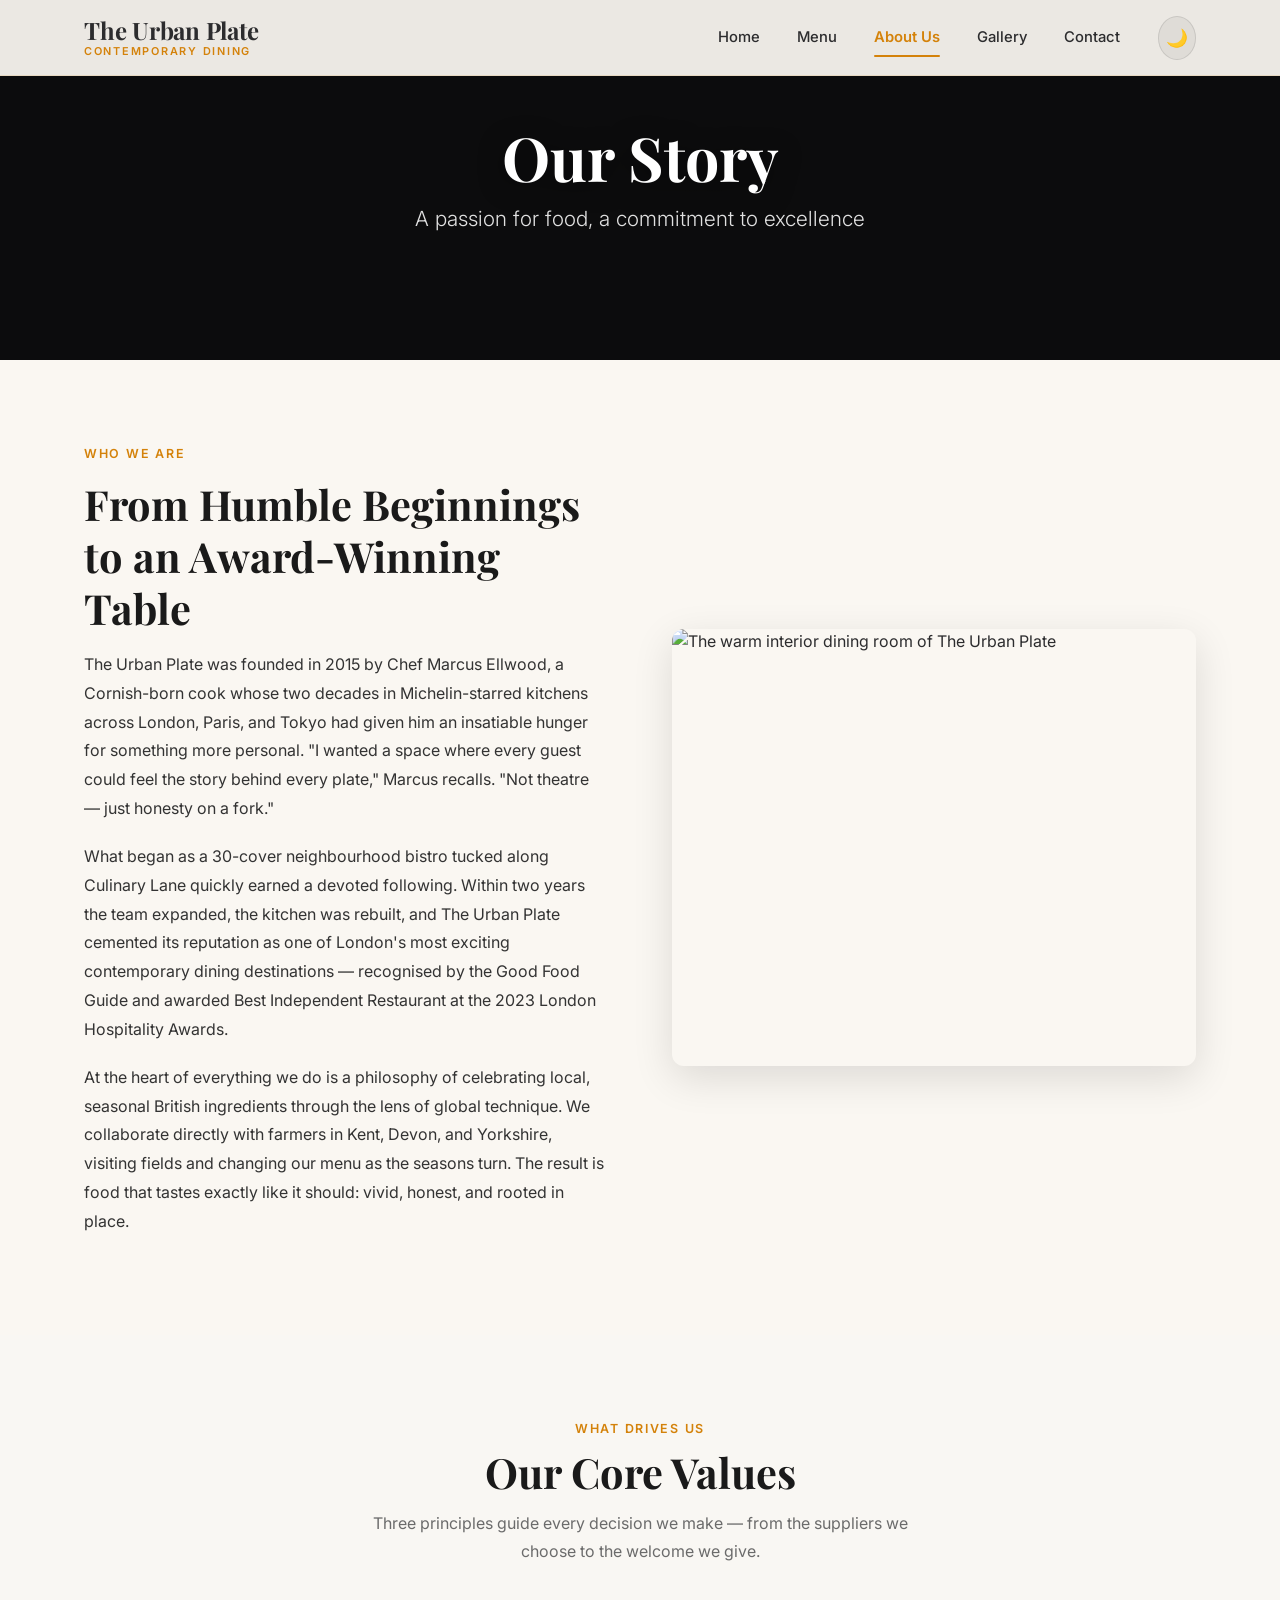
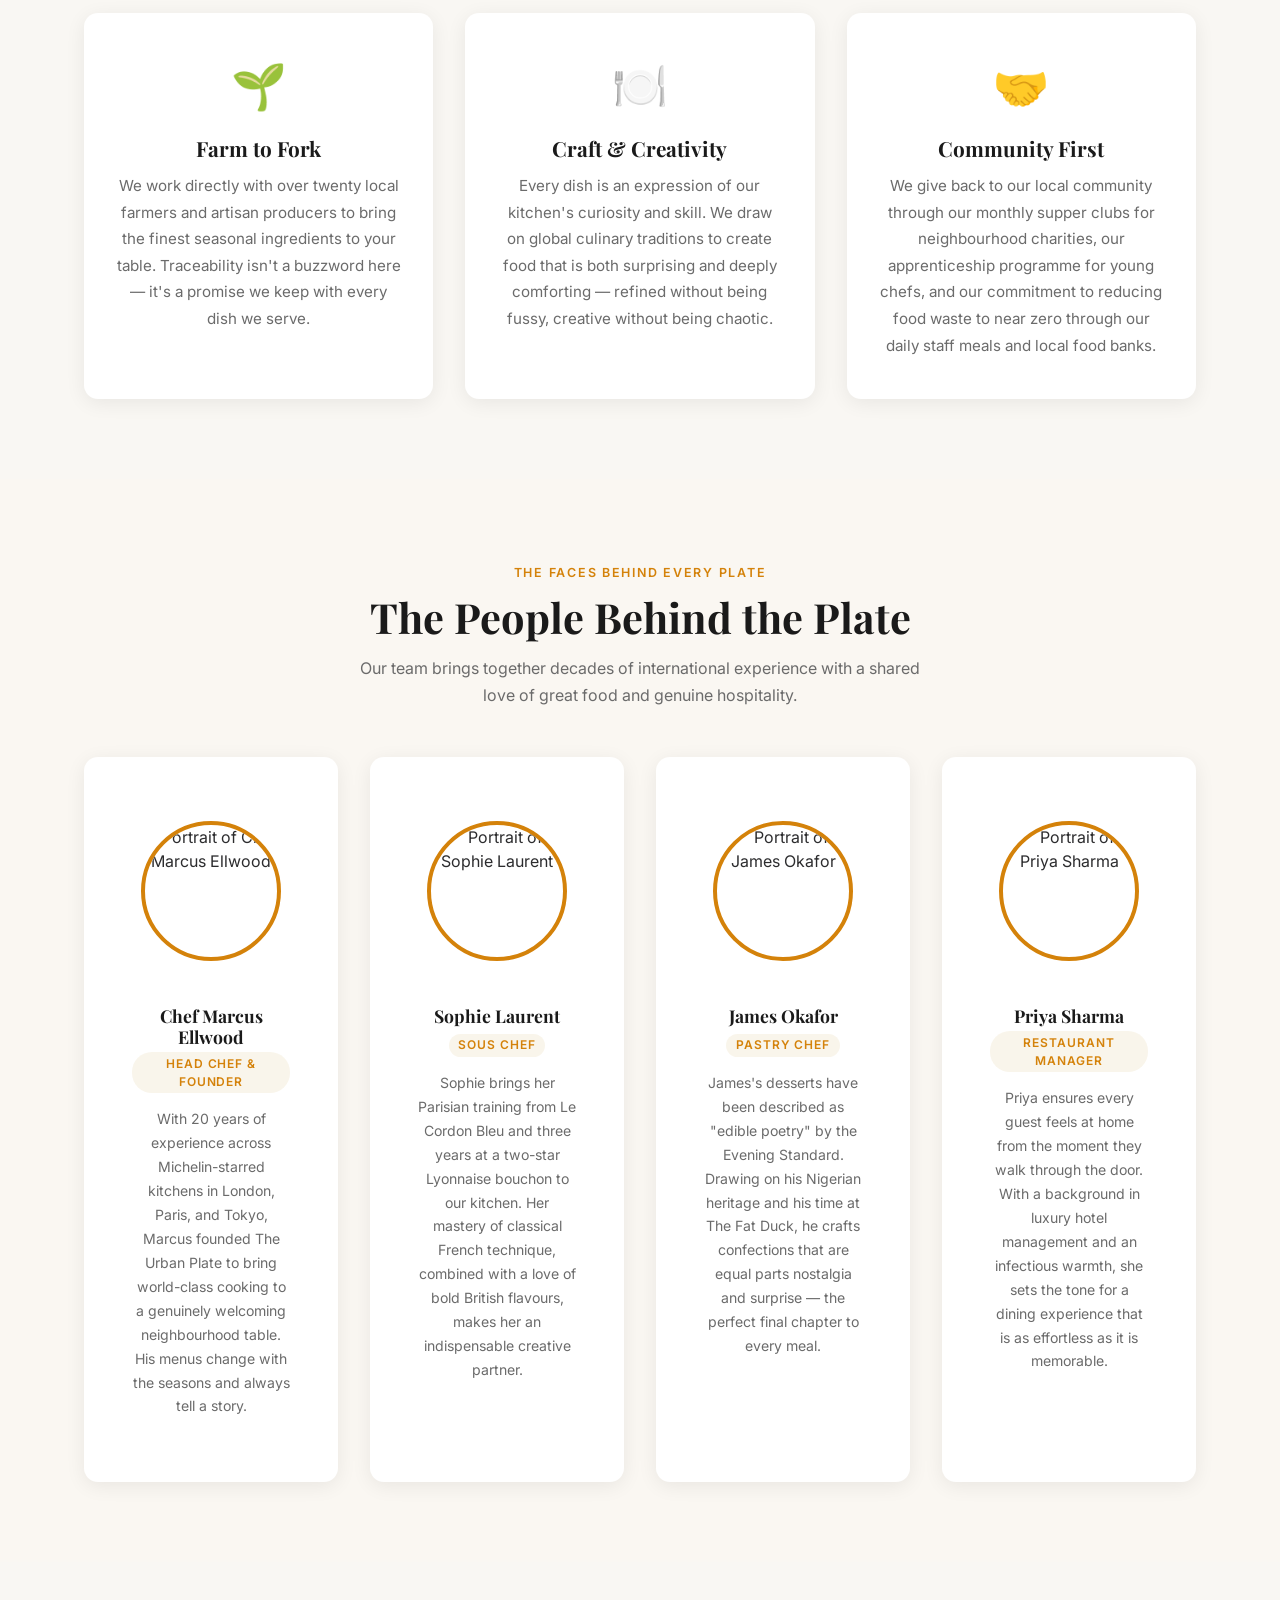
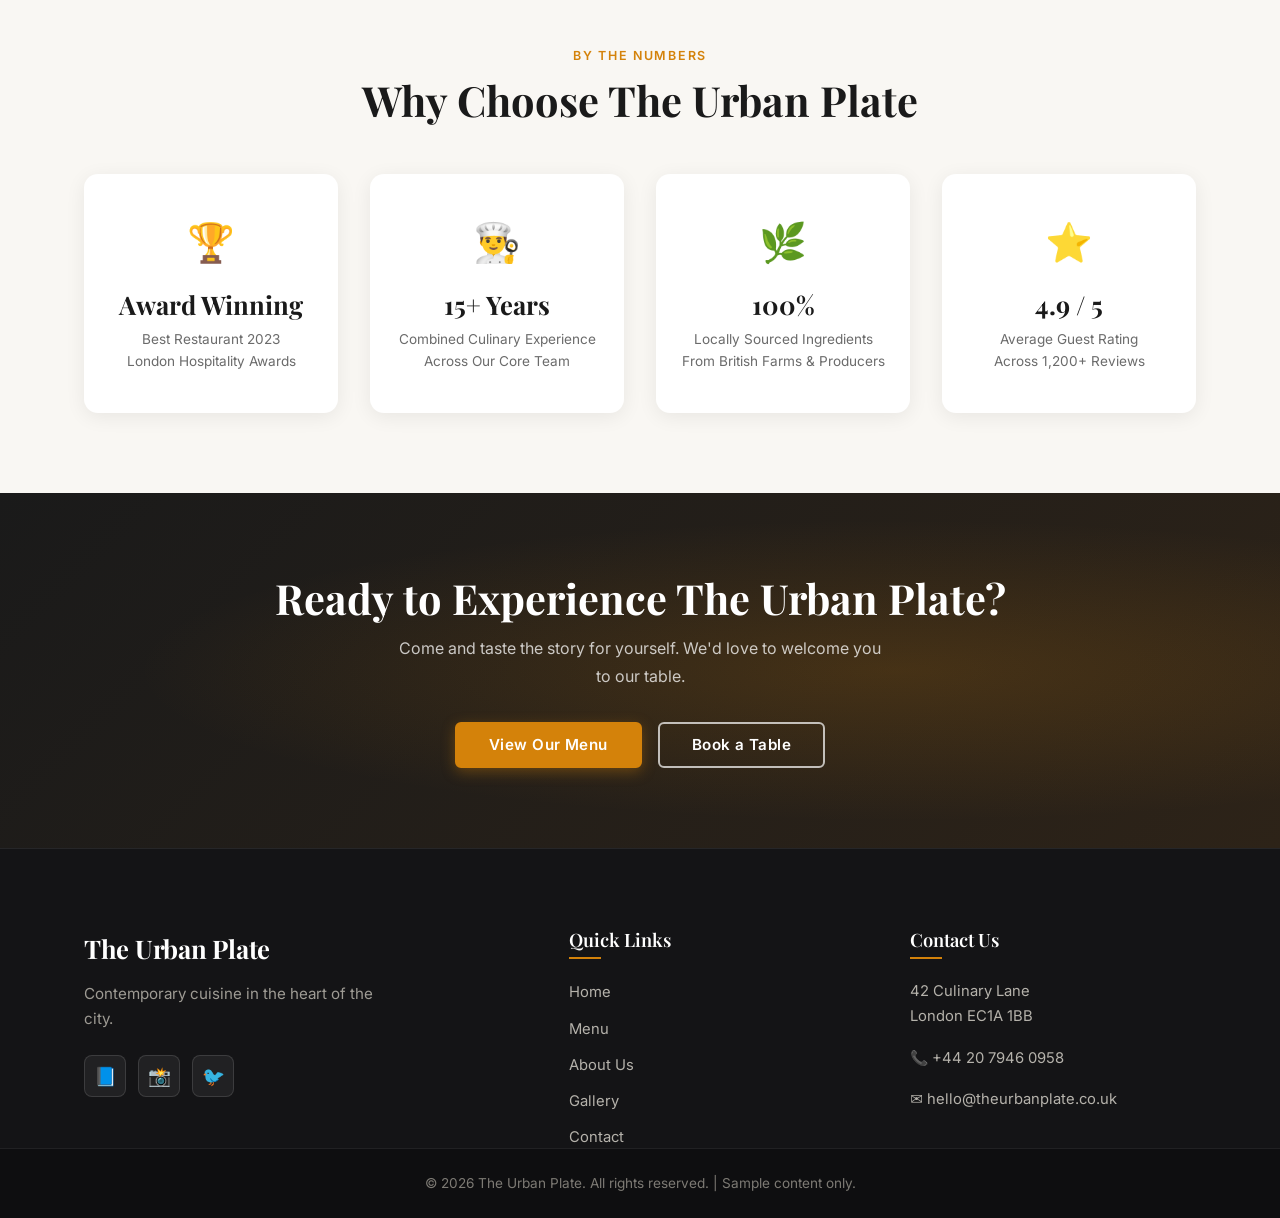
==== about.html @ 1adb3695 "fixed bugs and UI improvement" ====
<!DOCTYPE html>
<html lang="en">
<head>
  <meta charset="UTF-8" />
  <meta name="viewport" content="width=device-width, initial-scale=1.0" />
  <meta name="description" content="Learn about The Urban Plate — our story, our values, and the passionate team behind every dish." />
  <title>About Us – The Urban Plate</title>

  <!-- Google Fonts -->
  <link rel="preconnect" href="https://fonts.googleapis.com" />
  <link rel="preconnect" href="https://fonts.gstatic.com" crossorigin />
  <link
    href="https://fonts.googleapis.com/css2?family=Playfair+Display:ital,wght@0,400;0,600;0,700;1,400&family=Inter:wght@300;400;500;600&display=swap"
    rel="stylesheet"
  />

  <!-- Stylesheets -->
  <link rel="stylesheet" href="css/style.css" />
  <link rel="stylesheet" href="css/responsive.css" />
</head>
<body>

  <!-- ========== HEADER ========== -->
  <header class="site-header" id="site-header">
    <div class="container header-inner">
      <a href="index.html" class="logo" aria-label="The Urban Plate – Home">
        <span class="logo-name">The Urban Plate</span>
        <span class="logo-tagline">Contemporary Dining</span>
      </a>
      <nav class="main-nav" aria-label="Main navigation">
        <button class="nav-toggle" aria-expanded="false" aria-controls="nav-links" aria-label="Toggle navigation">
          <span class="hamburger">☰</span>
        </button>
        <ul class="nav-links" id="nav-links" role="list">
          <li><a href="index.html" class="nav-link">Home</a></li>
          <li><a href="menu.html" class="nav-link">Menu</a></li>
          <li><a href="about.html" class="nav-link active">About Us</a></li>
          <li><a href="gallery.html" class="nav-link">Gallery</a></li>
          <li><a href="contact.html" class="nav-link">Contact</a></li>
        </ul>
        <button id="dark-mode-toggle" class="dark-mode-btn" aria-label="Toggle dark mode">🌙</button>
      </nav>
    </div>
  </header>

  <!-- ========== MAIN CONTENT ========== -->
  <main id="main-content">

    <!-- ── PAGE HERO ── -->
    <section
      class="page-hero about-hero"
      aria-label="About Us hero"
      style="
        background-image: linear-gradient(rgba(0,0,0,0.58), rgba(0,0,0,0.58)),
          url('https://images.unsplash.com/photo-1414235077428-338989a2e8c0?w=1600&h=700&fit=crop&auto=format');
        background-size: cover;
        background-position: center;
        min-height: 40vh;
        display: flex;
        align-items: center;
        justify-content: center;
        text-align: center;
        padding: 4rem 1rem;
      "
    >
      <div class="hero-content">
        <h1 class="hero-title" style="color:#fff; font-family:'Playfair Display', serif; font-size: clamp(2.2rem, 5vw, 3.8rem); margin-bottom: 0.6rem;">
          Our Story
        </h1>
        <p class="hero-subtitle" style="color:rgba(255,255,255,0.88); font-family:'Inter', sans-serif; font-size: clamp(1rem, 2.2vw, 1.3rem); font-weight:300; max-width:580px; margin:0 auto;">
          A passion for food, a commitment to excellence
        </p>
      </div>
    </section>

    <!-- ── OUR STORY ── -->
    <section class="about-story section-padding" aria-labelledby="story-heading">
      <div class="container">
        <div class="story-grid">

          <!-- Left: text -->
          <div class="story-text">
            <span class="section-eyebrow">Who We Are</span>
            <h2 id="story-heading" class="section-title">From Humble Beginnings<br>to an Award-Winning Table</h2>

            <p>
              The Urban Plate was founded in 2015 by Chef Marcus Ellwood, a Cornish-born cook whose two decades
              in Michelin-starred kitchens across London, Paris, and Tokyo had given him an insatiable hunger for
              something more personal. "I wanted a space where every guest could feel the story behind every
              plate," Marcus recalls. "Not theatre — just honesty on a fork."
            </p>
            <p>
              What began as a 30-cover neighbourhood bistro tucked along Culinary Lane quickly earned a devoted
              following. Within two years the team expanded, the kitchen was rebuilt, and The Urban Plate
              cemented its reputation as one of London's most exciting contemporary dining destinations —
              recognised by the Good Food Guide and awarded Best Independent Restaurant at the 2023 London
              Hospitality Awards.
            </p>
            <p>
              At the heart of everything we do is a philosophy of celebrating local, seasonal British ingredients
              through the lens of global technique. We collaborate directly with farmers in Kent, Devon, and
              Yorkshire, visiting fields and changing our menu as the seasons turn. The result is food that
              tastes exactly like it should: vivid, honest, and rooted in place.
            </p>
          </div>

          <!-- Right: image -->
          <div class="story-image-wrap">
            <img
              src="https://images.unsplash.com/photo-1517248135467-4c7edcad34c4?w=600&h=500&fit=crop&auto=format"
              alt="The warm interior dining room of The Urban Plate"
              class="story-image"
              width="600"
              height="500"
              loading="lazy"
            />
          </div>

        </div>
      </div>
    </section>

    <!-- ── OUR VALUES ── -->
    <section class="about-values section-padding values-bg" aria-labelledby="values-heading">
      <div class="container">
        <div class="section-header centered">
          <span class="section-eyebrow">What Drives Us</span>
          <h2 id="values-heading" class="section-title">Our Core Values</h2>
          <p class="section-subtitle">
            Three principles guide every decision we make — from the suppliers we choose to the welcome we give.
          </p>
        </div>

        <div class="values-grid">

          <!-- Value 1 -->
          <article class="value-card">
            <div class="value-icon" aria-hidden="true">🌱</div>
            <h3 class="value-title">Farm to Fork</h3>
            <p class="value-desc">
              We work directly with over twenty local farmers and artisan producers to bring the finest
              seasonal ingredients to your table. Traceability isn't a buzzword here — it's a promise
              we keep with every dish we serve.
            </p>
          </article>

          <!-- Value 2 -->
          <article class="value-card">
            <div class="value-icon" aria-hidden="true">🍽️</div>
            <h3 class="value-title">Craft &amp; Creativity</h3>
            <p class="value-desc">
              Every dish is an expression of our kitchen's curiosity and skill. We draw on global culinary
              traditions to create food that is both surprising and deeply comforting — refined without
              being fussy, creative without being chaotic.
            </p>
          </article>

          <!-- Value 3 -->
          <article class="value-card">
            <div class="value-icon" aria-hidden="true">🤝</div>
            <h3 class="value-title">Community First</h3>
            <p class="value-desc">
              We give back to our local community through our monthly supper clubs for neighbourhood
              charities, our apprenticeship programme for young chefs, and our commitment to reducing
              food waste to near zero through our daily staff meals and local food banks.
            </p>
          </article>

        </div>
      </div>
    </section>

    <!-- ── MEET THE TEAM ── -->
    <section class="about-team section-padding" aria-labelledby="team-heading">
      <div class="container">
        <div class="section-header centered">
          <span class="section-eyebrow">The Faces Behind Every Plate</span>
          <h2 id="team-heading" class="section-title">The People Behind the Plate</h2>
          <p class="section-subtitle">
            Our team brings together decades of international experience with a shared love of great food
            and genuine hospitality.
          </p>
        </div>

        <div class="team-grid">

          <!-- Team Member 1 -->
          <article class="team-card">
            <div class="team-photo-wrap">
              <img
                src="https://images.unsplash.com/photo-1577219491135-ce391730fb2c?w=300&h=300&fit=crop&auto=format"
                alt="Portrait of Chef Marcus Ellwood"
                class="team-photo"
                width="300"
                height="300"
                loading="lazy"
              />
            </div>
            <div class="team-info">
              <h3 class="team-name">Chef Marcus Ellwood</h3>
              <span class="team-role">Head Chef &amp; Founder</span>
              <p class="team-bio">
                With 20 years of experience across Michelin-starred kitchens in London, Paris, and Tokyo,
                Marcus founded The Urban Plate to bring world-class cooking to a genuinely welcoming
                neighbourhood table. His menus change with the seasons and always tell a story.
              </p>
            </div>
          </article>

          <!-- Team Member 2 -->
          <article class="team-card">
            <div class="team-photo-wrap">
              <img
                src="https://images.unsplash.com/photo-1507048331197-7d4ac70811cf?w=300&h=300&fit=crop&auto=format"
                alt="Portrait of Sophie Laurent"
                class="team-photo"
                width="300"
                height="300"
                loading="lazy"
              />
            </div>
            <div class="team-info">
              <h3 class="team-name">Sophie Laurent</h3>
              <span class="team-role">Sous Chef</span>
              <p class="team-bio">
                Sophie brings her Parisian training from Le Cordon Bleu and three years at a two-star
                Lyonnaise bouchon to our kitchen. Her mastery of classical French technique, combined
                with a love of bold British flavours, makes her an indispensable creative partner.
              </p>
            </div>
          </article>

          <!-- Team Member 3 -->
          <article class="team-card">
            <div class="team-photo-wrap">
              <img
                src="https://images.unsplash.com/photo-1565299507177-b0ac66763828?w=300&h=300&fit=crop&auto=format"
                alt="Portrait of James Okafor"
                class="team-photo"
                width="300"
                height="300"
                loading="lazy"
              />
            </div>
            <div class="team-info">
              <h3 class="team-name">James Okafor</h3>
              <span class="team-role">Pastry Chef</span>
              <p class="team-bio">
                James's desserts have been described as "edible poetry" by the Evening Standard. Drawing
                on his Nigerian heritage and his time at The Fat Duck, he crafts confections that are
                equal parts nostalgia and surprise — the perfect final chapter to every meal.
              </p>
            </div>
          </article>

          <!-- Team Member 4 -->
          <article class="team-card">
            <div class="team-photo-wrap">
              <img
                src="https://images.unsplash.com/photo-1529543544282-ea669407fca3?w=300&h=300&fit=crop&auto=format"
                alt="Portrait of Priya Sharma"
                class="team-photo"
                width="300"
                height="300"
                loading="lazy"
              />
            </div>
            <div class="team-info">
              <h3 class="team-name">Priya Sharma</h3>
              <span class="team-role">Restaurant Manager</span>
              <p class="team-bio">
                Priya ensures every guest feels at home from the moment they walk through the door. With
                a background in luxury hotel management and an infectious warmth, she sets the tone for
                a dining experience that is as effortless as it is memorable.
              </p>
            </div>
          </article>

        </div>
      </div>
    </section>

    <!-- ── WHY CHOOSE US ── -->
    <section class="about-stats section-padding stats-bg" aria-labelledby="stats-heading">
      <div class="container">
        <div class="section-header centered">
          <span class="section-eyebrow">By the Numbers</span>
          <h2 id="stats-heading" class="section-title">Why Choose The Urban Plate</h2>
        </div>

        <div class="stats-grid">

          <div class="stat-card">
            <div class="stat-icon" aria-hidden="true">🏆</div>
            <div class="stat-value">Award Winning</div>
            <div class="stat-label">Best Restaurant 2023<br>London Hospitality Awards</div>
          </div>

          <div class="stat-card">
            <div class="stat-icon" aria-hidden="true">👨‍🍳</div>
            <div class="stat-value">15+ Years</div>
            <div class="stat-label">Combined Culinary Experience<br>Across Our Core Team</div>
          </div>

          <div class="stat-card">
            <div class="stat-icon" aria-hidden="true">🌿</div>
            <div class="stat-value">100%</div>
            <div class="stat-label">Locally Sourced Ingredients<br>From British Farms &amp; Producers</div>
          </div>

          <div class="stat-card">
            <div class="stat-icon" aria-hidden="true">⭐</div>
            <div class="stat-value">4.9 / 5</div>
            <div class="stat-label">Average Guest Rating<br>Across 1,200+ Reviews</div>
          </div>

        </div>
      </div>
    </section>

    <!-- ── CTA BANNER ── -->
    <section class="cta-banner" aria-labelledby="cta-heading">
      <div class="container cta-inner">
        <h2 id="cta-heading" class="cta-title">Ready to Experience The Urban Plate?</h2>
        <p class="cta-subtitle">
          Come and taste the story for yourself. We'd love to welcome you to our table.
        </p>
        <div class="cta-buttons">
          <a href="menu.html" class="btn btn-primary">View Our Menu</a>
          <a href="contact.html" class="btn btn-outline-light">Book a Table</a>
        </div>
      </div>
    </section>

  </main>

  <!-- ========== FOOTER ========== -->
  <footer class="site-footer">
    <div class="container footer-inner">
      <div class="footer-brand">
        <span class="logo-name">The Urban Plate</span>
        <p>Contemporary cuisine in the heart of the city.</p>
        <div class="social-links">
          <a href="#" aria-label="Facebook">📘</a>
          <a href="#" aria-label="Instagram">📸</a>
          <a href="#" aria-label="Twitter">🐦</a>
        </div>
      </div>
      <div class="footer-nav">
        <h4>Quick Links</h4>
        <ul>
          <li><a href="index.html">Home</a></li>
          <li><a href="menu.html">Menu</a></li>
          <li><a href="about.html">About Us</a></li>
          <li><a href="gallery.html">Gallery</a></li>
          <li><a href="contact.html">Contact</a></li>
        </ul>
      </div>
      <div class="footer-contact">
        <h4>Contact Us</h4>
        <p>42 Culinary Lane<br>London EC1A 1BB</p>
        <p>📞 +44 20 7946 0958</p>
        <p>✉️ hello@theurbanplate.co.uk</p>
      </div>
    </div>
    <div class="footer-bar">
      <div class="container">
        <p>&copy; <span id="current-year"></span> The Urban Plate. All rights reserved. | Sample content only.</p>
      </div>
    </div>
  </footer>

  <!-- ========== INLINE PAGE STYLES ========== -->
  <!--
    These scoped styles complement css/style.css for About-page-specific
    layout. If style.css already defines these classes, they will be
    overridden here — adjust as needed.
  -->
  <style>
    /* ---- Utilities ---- */
    .section-padding { padding: 5rem 1rem; }
    .container { max-width: 1160px; margin: 0 auto; padding: 0 1.5rem; }
    .centered { text-align: center; }

    .section-eyebrow {
      display: inline-block;
      font-family: 'Inter', sans-serif;
      font-size: 0.78rem;
      font-weight: 600;
      letter-spacing: 0.14em;
      text-transform: uppercase;
      color: var(--color-accent, #c9a85c);
      margin-bottom: 0.5rem;
    }
    .section-title {
      font-family: 'Playfair Display', serif;
      font-size: clamp(1.8rem, 3.5vw, 2.6rem);
      font-weight: 700;
      line-height: 1.25;
      color: var(--color-heading, #1a1a1a);
      margin: 0 0 1rem;
    }
    .section-subtitle {
      font-family: 'Inter', sans-serif;
      font-size: 1rem;
      color: var(--color-text-muted, #555);
      max-width: 580px;
      margin: 0 auto 2.5rem;
      line-height: 1.7;
    }
    .section-header { margin-bottom: 3rem; }

    /* ---- Story Section ---- */
    .story-grid {
      display: grid;
      grid-template-columns: 1fr 1fr;
      gap: 4rem;
      align-items: center;
    }
    .story-text p {
      font-family: 'Inter', sans-serif;
      font-size: 1rem;
      line-height: 1.8;
      color: var(--color-text, #333);
      margin-bottom: 1.2rem;
    }
    .story-text .section-title { margin-top: 0.4rem; }
    .story-image {
      width: 100%;
      height: auto;
      border-radius: 12px;
      object-fit: cover;
      display: block;
      box-shadow: 0 12px 40px rgba(0,0,0,0.12);
    }

    /* ---- Values Section ---- */
    .values-bg { background: var(--color-surface-alt, #f9f7f3); }
    .values-grid {
      display: grid;
      grid-template-columns: repeat(3, 1fr);
      gap: 2rem;
    }
    .value-card {
      background: var(--color-surface, #fff);
      border-radius: 14px;
      padding: 2.5rem 2rem;
      text-align: center;
      box-shadow: 0 4px 20px rgba(0,0,0,0.07);
      transition: transform 0.25s ease, box-shadow 0.25s ease;
    }
    .value-card:hover {
      transform: translateY(-6px);
      box-shadow: 0 10px 32px rgba(0,0,0,0.12);
    }
    .value-icon {
      font-size: 2.8rem;
      margin-bottom: 1rem;
      display: block;
    }
    .value-title {
      font-family: 'Playfair Display', serif;
      font-size: 1.3rem;
      font-weight: 700;
      color: var(--color-heading, #1a1a1a);
      margin-bottom: 0.75rem;
    }
    .value-desc {
      font-family: 'Inter', sans-serif;
      font-size: 0.95rem;
      line-height: 1.75;
      color: var(--color-text-muted, #555);
    }

    /* ---- Team Section ---- */
    .team-grid {
      display: grid;
      grid-template-columns: repeat(4, 1fr);
      gap: 2rem;
    }
    .team-card {
      background: var(--color-surface, #fff);
      border-radius: 14px;
      overflow: hidden;
      box-shadow: 0 4px 20px rgba(0,0,0,0.07);
      text-align: center;
      transition: transform 0.25s ease, box-shadow 0.25s ease;
    }
    .team-card:hover {
      transform: translateY(-6px);
      box-shadow: 0 10px 32px rgba(0,0,0,0.13);
    }
    .team-photo-wrap {
      padding: 2rem 2rem 1rem;
    }
    .team-photo {
      width: 140px;
      height: 140px;
      border-radius: 50%;
      object-fit: cover;
      display: block;
      margin: 0 auto;
      border: 4px solid var(--color-accent, #c9a85c);
    }
    .team-info { padding: 0 1.5rem 2rem; }
    .team-name {
      font-family: 'Playfair Display', serif;
      font-size: 1.1rem;
      font-weight: 700;
      color: var(--color-heading, #1a1a1a);
      margin: 0.75rem 0 0.3rem;
    }
    .team-role {
      display: inline-block;
      font-family: 'Inter', sans-serif;
      font-size: 0.75rem;
      font-weight: 600;
      letter-spacing: 0.08em;
      text-transform: uppercase;
      color: var(--color-accent, #c9a85c);
      background: rgba(201,168,92,0.12);
      border-radius: 20px;
      padding: 0.2em 0.8em;
      margin-bottom: 0.9rem;
    }
    .team-bio {
      font-family: 'Inter', sans-serif;
      font-size: 0.88rem;
      line-height: 1.7;
      color: var(--color-text-muted, #555);
    }

    /* ---- Stats Section ---- */
    .stats-bg { background: var(--color-surface-alt, #f9f7f3); }
    .stats-grid {
      display: grid;
      grid-template-columns: repeat(4, 1fr);
      gap: 2rem;
    }
    .stat-card {
      background: var(--color-surface, #fff);
      border-radius: 14px;
      padding: 2.5rem 1.5rem;
      text-align: center;
      box-shadow: 0 4px 20px rgba(0,0,0,0.07);
    }
    .stat-icon { font-size: 2.4rem; margin-bottom: 0.8rem; display: block; }
    .stat-value {
      font-family: 'Playfair Display', serif;
      font-size: 1.6rem;
      font-weight: 700;
      color: var(--color-heading, #1a1a1a);
      margin-bottom: 0.4rem;
    }
    .stat-label {
      font-family: 'Inter', sans-serif;
      font-size: 0.85rem;
      line-height: 1.6;
      color: var(--color-text-muted, #666);
    }

    /* ---- CTA Banner ---- */
    .cta-banner {
      background: linear-gradient(135deg, #1a1a1a 0%, #2d2318 100%);
      padding: 5rem 1rem;
      text-align: center;
    }
    .cta-title {
      font-family: 'Playfair Display', serif;
      font-size: clamp(1.8rem, 3.5vw, 2.6rem);
      font-weight: 700;
      color: #fff;
      margin-bottom: 0.8rem;
    }
    .cta-subtitle {
      font-family: 'Inter', sans-serif;
      font-size: 1rem;
      color: rgba(255,255,255,0.75);
      max-width: 500px;
      margin: 0 auto 2rem;
      line-height: 1.7;
    }
    .cta-buttons { display: flex; gap: 1rem; justify-content: center; flex-wrap: wrap; }
    .btn {
      display: inline-block;
      font-family: 'Inter', sans-serif;
      font-size: 0.95rem;
      font-weight: 600;
      padding: 0.85rem 2rem;
      border-radius: 6px;
      text-decoration: none;
      transition: opacity 0.2s ease, transform 0.2s ease;
    }
    .btn:hover { opacity: 0.88; transform: translateY(-2px); }
    .btn-primary {
      background: var(--color-accent, #c9a85c);
      color: #1a1a1a;
    }
    .btn-outline-light {
      border: 2px solid rgba(255,255,255,0.7);
      color: #fff;
    }

    /* ---- Responsive ---- */
    @media (max-width: 1024px) {
      .team-grid { grid-template-columns: repeat(2, 1fr); }
      .stats-grid { grid-template-columns: repeat(2, 1fr); }
    }
    @media (max-width: 768px) {
      .story-grid { grid-template-columns: 1fr; gap: 2.5rem; }
      .values-grid { grid-template-columns: 1fr; }
      .team-grid { grid-template-columns: repeat(2, 1fr); }
      .stats-grid { grid-template-columns: repeat(2, 1fr); }
    }
    @media (max-width: 480px) {
      .team-grid { grid-template-columns: 1fr; }
      .stats-grid { grid-template-columns: 1fr; }
    }

    /* ---- Dark mode awareness ---- */
    body.dark-mode .section-title  { color: #f0ece4; }
    body.dark-mode .value-card,
    body.dark-mode .team-card,
    body.dark-mode .stat-card      { background: #2a2520; box-shadow: 0 4px 20px rgba(0,0,0,0.3); }
    body.dark-mode .value-desc,
    body.dark-mode .team-bio,
    body.dark-mode .stat-label     { color: #b0a898; }
    body.dark-mode .story-text p   { color: #c8bfb0; }
    body.dark-mode .values-bg,
    body.dark-mode .stats-bg       { background: #1e1b18; }
  </style>

  <!-- ========== SCRIPTS ========== -->
  <script src="js/main.js" defer></script>

</body>
</html>
---- css/style.css ----
/* ============================================================
   The Urban Plate — Main Stylesheet
   Design System: Cream/Charcoal/Gold | Playfair Display + Inter
   ============================================================ */

/* ─────────────────────────────────────────
   1. GOOGLE FONTS IMPORT
───────────────────────────────────────── */
@import url('https://fonts.googleapis.com/css2?family=Playfair+Display:ital,wght@0,400;0,500;0,600;0,700;1,400;1,500&family=Inter:wght@300;400;500;600;700&display=swap');

/* ─────────────────────────────────────────
   2. CSS CUSTOM PROPERTIES
───────────────────────────────────────── */
:root {
  /* Colors */
  --color-bg-primary:       #FAF7F2;
  --color-bg-secondary:     #1C1C1E;
  --color-bg-card:          #FFFFFF;
  --color-bg-muted:         #F2EDE6;
  --color-accent:           #D4820A;
  --color-accent-dark:      #B56D08;
  --color-accent-light:     #F0A030;
  --color-text-primary:     #2C2C2E;
  --color-text-muted:       #6B6B6B;
  --color-text-light:       #FFFFFF;
  --color-text-on-dark:     #E8E8E8;
  --color-border:           #E0D9D0;
  --color-border-dark:      #3A3A3C;
  --color-success:          #2D7A4F;
  --color-success-bg:       #E6F4ED;
  --color-error:            #C0392B;
  --color-error-bg:         #FDECEA;

  /* Typography */
  --font-heading:           'Playfair Display', Georgia, serif;
  --font-body:              'Inter', system-ui, -apple-system, sans-serif;

  /* Font Sizes (fluid) */
  --fs-xs:    0.75rem;    /* 12px */
  --fs-sm:    0.875rem;   /* 14px */
  --fs-base:  1rem;       /* 16px */
  --fs-md:    1.125rem;   /* 18px */
  --fs-lg:    1.25rem;    /* 20px */
  --fs-xl:    1.5rem;     /* 24px */
  --fs-2xl:   2rem;       /* 32px */
  --fs-3xl:   2.5rem;     /* 40px */
  --fs-4xl:   3rem;       /* 48px */
  --fs-5xl:   3.75rem;    /* 60px */
  --fs-hero:  clamp(2.5rem, 6vw, 4.5rem);

  /* Font Weights */
  --fw-light:    300;
  --fw-regular:  400;
  --fw-medium:   500;
  --fw-semibold: 600;
  --fw-bold:     700;

  /* Line Heights */
  --lh-tight:   1.2;
  --lh-snug:    1.35;
  --lh-normal:  1.5;
  --lh-relaxed: 1.75;

  /* Spacing */
  --space-1:   0.25rem;
  --space-2:   0.5rem;
  --space-3:   0.75rem;
  --space-4:   1rem;
  --space-5:   1.25rem;
  --space-6:   1.5rem;
  --space-8:   2rem;
  --space-10:  2.5rem;
  --space-12:  3rem;
  --space-16:  4rem;
  --space-20:  5rem;
  --space-24:  6rem;

  /* Layout */
  --max-width:          1200px;
  --container-padding:  clamp(1rem, 4vw, 2rem);
  --header-height:      72px;

  /* Border Radius */
  --radius-sm:   4px;
  --radius-md:   8px;
  --radius-lg:   12px;
  --radius-xl:   16px;
  --radius-full: 9999px;

  /* Shadows */
  --shadow-xs:  0 1px 2px rgba(0, 0, 0, 0.06);
  --shadow-sm:  0 2px 8px rgba(0, 0, 0, 0.08);
  --shadow-md:  0 4px 16px rgba(0, 0, 0, 0.10);
  --shadow-lg:  0 8px 32px rgba(0, 0, 0, 0.12);
  --shadow-xl:  0 16px 48px rgba(0, 0, 0, 0.16);
  --shadow-accent: 0 4px 20px rgba(212, 130, 10, 0.30);

  /* Transitions */
  --transition-fast:   0.15s ease;
  --transition-base:   0.3s ease;
  --transition-slow:   0.5s ease;

  /* Z-Index Scale */
  --z-below:   -1;
  --z-base:     0;
  --z-above:    1;
  --z-dropdown: 100;
  --z-sticky:   200;
  --z-overlay:  300;
  --z-modal:    400;
  --z-toast:    500;
}

/* ─────────────────────────────────────────
   3. RESET & BASE
───────────────────────────────────────── */
*,
*::before,
*::after {
  box-sizing: border-box;
  margin: 0;
  padding: 0;
}

html {
  scroll-behavior: smooth;
  font-size: 16px;
  -webkit-text-size-adjust: 100%;
  text-size-adjust: 100%;
}

body {
  font-family: var(--font-body);
  font-size: var(--fs-base);
  font-weight: var(--fw-regular);
  line-height: var(--lh-normal);
  color: var(--color-text-primary);
  background-color: var(--color-bg-primary);
  -webkit-font-smoothing: antialiased;
  -moz-osx-font-smoothing: grayscale;
  overflow-x: hidden;
}

img,
picture,
video,
canvas,
svg {
  display: block;
  max-width: 100%;
}

input,
button,
textarea,
select {
  font: inherit;
}

p,
h1, h2, h3, h4, h5, h6 {
  overflow-wrap: break-word;
}

ul, ol {
  list-style: none;
}

a {
  color: inherit;
  text-decoration: none;
}

button {
  cursor: pointer;
  border: none;
  background: none;
}

/* ─────────────────────────────────────────
   4. TYPOGRAPHY
───────────────────────────────────────── */
h1, h2, h3, h4 {
  font-family: var(--font-heading);
  font-weight: var(--fw-bold);
  line-height: var(--lh-tight);
  color: var(--color-text-primary);
}

h1 { font-size: var(--fs-4xl); }
h2 { font-size: var(--fs-3xl); }
h3 { font-size: var(--fs-2xl); }
h4 { font-size: var(--fs-xl); }

h5, h6 {
  font-family: var(--font-body);
  font-weight: var(--fw-semibold);
  line-height: var(--lh-snug);
}
h5 { font-size: var(--fs-lg); }
h6 { font-size: var(--fs-md); }

p {
  line-height: var(--lh-relaxed);
  color: var(--color-text-muted);
}

p + p {
  margin-top: var(--space-4);
}

strong { font-weight: var(--fw-semibold); color: var(--color-text-primary); }
em     { font-style: italic; }

small  { font-size: var(--fs-sm); }

blockquote {
  border-left: 4px solid var(--color-accent);
  padding-left: var(--space-6);
  font-family: var(--font-heading);
  font-style: italic;
  font-size: var(--fs-lg);
  color: var(--color-text-primary);
  margin: var(--space-8) 0;
}

/* ── Typography Utilities ── */
.text-center   { text-align: center; }
.text-left     { text-align: left; }
.text-right    { text-align: right; }

.text-accent   { color: var(--color-accent); }
.text-muted    { color: var(--color-text-muted); }
.text-light    { color: var(--color-text-light); }
.text-dark     { color: var(--color-text-primary); }
.text-on-dark  { color: var(--color-text-on-dark); }

.text-sm   { font-size: var(--fs-sm); }
.text-md   { font-size: var(--fs-md); }
.text-lg   { font-size: var(--fs-lg); }
.text-xl   { font-size: var(--fs-xl); }

.font-heading  { font-family: var(--font-heading); }
.font-body     { font-family: var(--font-body); }
.fw-medium     { font-weight: var(--fw-medium); }
.fw-semibold   { font-weight: var(--fw-semibold); }
.fw-bold       { font-weight: var(--fw-bold); }

.italic        { font-style: italic; }
.uppercase     { text-transform: uppercase; letter-spacing: 0.08em; }
.tracking-wide { letter-spacing: 0.05em; }

/* ─────────────────────────────────────────
   5. LAYOUT SYSTEM
───────────────────────────────────────── */
.container {
  width: 100%;
  max-width: var(--max-width);
  margin-inline: auto;
  padding-inline: var(--container-padding);
}

.container-sm {
  max-width: 760px;
  margin-inline: auto;
  padding-inline: var(--container-padding);
}

/* Flexbox Utilities */
.d-flex        { display: flex; }
.d-inline-flex { display: inline-flex; }
.flex-col      { flex-direction: column; }
.flex-row      { flex-direction: row; }
.flex-wrap     { flex-wrap: wrap; }
.flex-nowrap   { flex-wrap: nowrap; }
.align-center  { align-items: center; }
.align-start   { align-items: flex-start; }
.align-end     { align-items: flex-end; }
.justify-center       { justify-content: center; }
.justify-between      { justify-content: space-between; }
.justify-end          { justify-content: flex-end; }
.justify-start        { justify-content: flex-start; }
.gap-2  { gap: var(--space-2); }
.gap-4  { gap: var(--space-4); }
.gap-6  { gap: var(--space-6); }
.gap-8  { gap: var(--space-8); }
.gap-12 { gap: var(--space-12); }

/* Grid Utilities */
.d-grid        { display: grid; }
.grid-2 { grid-template-columns: repeat(2, 1fr); gap: var(--space-8); }
.grid-3 { grid-template-columns: repeat(3, 1fr); gap: var(--space-8); }
.grid-4 { grid-template-columns: repeat(4, 1fr); gap: var(--space-6); }

/* Spacing Utilities */
.mt-auto { margin-top: auto; }
.mb-auto { margin-bottom: auto; }
.mx-auto { margin-inline: auto; }

.mt-4  { margin-top: var(--space-4); }
.mt-6  { margin-top: var(--space-6); }
.mt-8  { margin-top: var(--space-8); }
.mt-12 { margin-top: var(--space-12); }
.mb-4  { margin-bottom: var(--space-4); }
.mb-6  { margin-bottom: var(--space-6); }
.mb-8  { margin-bottom: var(--space-8); }

.pt-8  { padding-top: var(--space-8); }
.pb-8  { padding-bottom: var(--space-8); }

/* Display Utilities */
.d-none   { display: none; }
.d-block  { display: block; }

/* Width/Height Utilities */
.w-full  { width: 100%; }
.h-full  { height: 100%; }

/* Position Utilities */
.relative { position: relative; }
.absolute  { position: absolute; }
.fixed     { position: fixed; }

/* Overflow */
.overflow-hidden { overflow: hidden; }

/* ─────────────────────────────────────────
   6. SECTION & HEADING UTILITIES
───────────────────────────────────────── */
.section-padding {
  padding-top: 80px;
  padding-bottom: 80px;
}

.section-heading {
  font-family: var(--font-heading);
  font-size: var(--fs-3xl);
  font-weight: var(--fw-bold);
  color: var(--color-text-primary);
  margin-bottom: var(--space-4);
  position: relative;
  display: inline-block;
}

.section-heading::after {
  content: '';
  display: block;
  width: 60px;
  height: 3px;
  background-color: var(--color-accent);
  margin-top: var(--space-3);
  border-radius: var(--radius-full);
}

.section-heading.centered {
  display: block;
  text-align: center;
}

.section-heading.centered::after {
  margin-inline: auto;
}

.section-subheading {
  font-size: var(--fs-md);
  color: var(--color-text-muted);
  line-height: var(--lh-relaxed);
  max-width: 600px;
}

.section-subheading.centered {
  margin-inline: auto;
  text-align: center;
}

.section-label {
  font-family: var(--font-body);
  font-size: var(--fs-xs);
  font-weight: var(--fw-semibold);
  text-transform: uppercase;
  letter-spacing: 0.12em;
  color: var(--color-accent);
  margin-bottom: var(--space-3);
}

/* ─────────────────────────────────────────
   7. HEADER & NAVIGATION
───────────────────────────────────────── */
.site-header {
  position: fixed;
  top: 0;
  left: 0;
  right: 0;
  z-index: 1000;
  height: 76px;
  display: flex;
  align-items: center;
  background-color: rgba(250, 247, 242, 0.94);
  backdrop-filter: blur(14px) saturate(180%);
  -webkit-backdrop-filter: blur(14px) saturate(180%);
  border-bottom: 1px solid rgba(212, 130, 10, 0.15);
  transition: background-color 0.3s ease,
              box-shadow 0.3s ease,
              height 0.3s ease;
}

.site-header.scrolled {
  height: 68px;
  background-color: rgba(250, 247, 242, 0.98);
  box-shadow: 0 4px 20px rgba(0, 0, 0, 0.08);
}

.site-header .container,
.header-inner {
  display: flex;
  align-items: center;
  justify-content: space-between;
  width: 100%;
}

/* Logo */
.logo,
.site-logo {
  display: flex;
  flex-direction: column;
  line-height: 1.1;
  text-decoration: none;
  flex-shrink: 0;
}

.logo-name,
.site-logo__name {
  font-family: var(--font-heading, 'Playfair Display', Georgia, serif);
  font-size: 1.5rem;
  font-weight: 700;
  color: var(--color-text-primary, #2C2C2E);
  letter-spacing: -0.01em;
}

.logo-name span,
.site-logo__name span {
  color: var(--color-accent, #D4820A);
}

.logo-tagline,
.site-logo__tagline {
  font-family: var(--font-body, 'Inter', sans-serif);
  font-size: 0.68rem;
  font-weight: 600;
  letter-spacing: 0.16em;
  text-transform: uppercase;
  color: var(--color-accent, #D4820A);
  margin-top: 2px;
}

/* Primary Navigation */
.main-nav,
.site-nav {
  display: flex;
  align-items: center;
  gap: 1.5rem;
}

.nav-links,
.nav-list {
  display: flex;
  align-items: center;
  gap: 0.5rem;
  list-style: none;
  margin: 0;
  padding: 0;
}

.nav-links li,
.nav-list li {
  list-style: none;
  margin: 0;
  padding: 0;
}

.nav-link {
  display: inline-block;
  font-family: var(--font-body, 'Inter', sans-serif);
  font-size: 0.925rem;
  font-weight: 500;
  color: var(--color-text-primary, #2C2C2E);
  padding: 0.5rem 0.9rem;
  border-radius: 4px;
  position: relative;
  text-decoration: none;
  transition: color 0.2s ease;
  white-space: nowrap;
}

.nav-link::after {
  content: '';
  position: absolute;
  bottom: 0;
  left: 0.9rem;
  right: 0.9rem;
  height: 2px;
  background-color: var(--color-accent, #D4820A);
  border-radius: 2px;
  transform: scaleX(0);
  transform-origin: center;
  transition: transform 0.25s ease;
}

.nav-link:hover {
  color: var(--color-accent, #D4820A);
}

.nav-link:hover::after,
.nav-link.nav-active::after,
.nav-link.active::after {
  transform: scaleX(1);
}

.nav-link.nav-active,
.nav-link.active {
  color: var(--color-accent, #D4820A);
  font-weight: 600;
}

/* Dark mode toggle */
.dark-mode-btn,
#dark-mode-toggle {
  background: rgba(0, 0, 0, 0.05);
  border: 1px solid rgba(0, 0, 0, 0.1);
  border-radius: 50%;
  width: 38px;
  height: 38px;
  display: flex;
  align-items: center;
  justify-content: center;
  cursor: pointer;
  font-size: 1.1rem;
  transition: all 0.2s ease;
  padding: 0;
  line-height: 1;
  color: var(--color-text-primary, #2C2C2E);
}

.dark-mode-btn:hover,
#dark-mode-toggle:hover {
  background: rgba(212, 130, 10, 0.15);
  border-color: var(--color-accent, #D4820A);
  transform: rotate(15deg);
}

/* Nav CTA */
.nav-cta {
  margin-left: var(--space-4);
}

/* Hamburger Toggle */
.nav-toggle {
  display: none;
  flex-direction: column;
  justify-content: center;
  align-items: center;
  gap: 5px;
  width: 40px;
  height: 40px;
  background: none;
  border: none;
  cursor: pointer;
  border-radius: var(--radius-sm);
  padding: var(--space-2);
  transition: background-color var(--transition-fast);
  color: var(--color-text-primary, #2C2C2E);
  font-size: 1.4rem;
}

.nav-toggle:hover {
  background-color: var(--color-bg-muted);
}

.nav-toggle .hamburger {
  font-size: 1.4rem;
  line-height: 1;
}

.nav-toggle__bar {
  display: block;
  width: 22px;
  height: 2px;
  background-color: var(--color-text-primary);
  border-radius: var(--radius-full);
  transition: transform var(--transition-base), opacity var(--transition-base);
}
}

.nav-toggle[aria-expanded="true"] .nav-toggle__bar:nth-child(1) {
  transform: translateY(7px) rotate(45deg);
}
.nav-toggle[aria-expanded="true"] .nav-toggle__bar:nth-child(2) {
  opacity: 0;
  transform: scaleX(0);
}
.nav-toggle[aria-expanded="true"] .nav-toggle__bar:nth-child(3) {
  transform: translateY(-7px) rotate(-45deg);
}

/* Page offset for fixed header */
.page-content {
  padding-top: var(--header-height);
}

/* ─────────────────────────────────────────
   8. HERO SECTION
───────────────────────────────────────── */
.hero {
  position: relative;
  min-height: 100vh;
  display: flex;
  align-items: center;
  justify-content: center;
  overflow: hidden;
  background-color: var(--color-bg-secondary);
}

.hero__bg {
  position: absolute;
  inset: 0;
  background-size: cover;
  background-position: center;
  background-repeat: no-repeat;
  transform: scale(1.04);
  transition: transform 8s ease;
}

.hero.loaded .hero__bg {
  transform: scale(1);
}

.hero-overlay,
.hero__overlay {
  position: absolute;
  inset: 0;
  background: linear-gradient(
    180deg,
    rgba(18, 18, 20, 0.70) 0%,
    rgba(18, 18, 20, 0.50) 50%,
    rgba(18, 18, 20, 0.80) 100%
  );
  z-index: 1;
}

.hero-content,
.hero__content {
  position: relative;
  z-index: 2;
  text-align: center;
  padding: var(--space-8) var(--container-padding);
  max-width: 860px;
  margin: 0 auto;
  animation: fadeInUp 0.8s ease both;
  display: flex;
  flex-direction: column;
  align-items: center;
}

.hero-eyebrow,
.hero__label {
  display: inline-block;
  font-family: var(--font-body);
  font-size: var(--fs-xs);
  font-weight: var(--fw-semibold);
  letter-spacing: 0.2em;
  text-transform: uppercase;
  color: var(--color-accent-light, #F0A030);
  margin-bottom: var(--space-4);
  opacity: 0.95;
}

.hero-title,
.hero__heading {
  font-family: var(--font-heading);
  font-size: var(--fs-hero);
  font-weight: var(--fw-bold);
  line-height: 1.12;
  color: #FFFFFF;
  margin-bottom: var(--space-6);
  text-shadow: 0 4px 24px rgba(0, 0, 0, 0.5);
}

.hero-title em,
.hero__heading em {
  font-style: italic;
  color: var(--color-accent-light);
}

.hero-subtitle,
.hero__subtext {
  font-family: var(--font-body);
  font-size: var(--fs-md);
  color: rgba(255, 255, 255, 0.88);
  line-height: var(--lh-relaxed);
  max-width: 620px;
  margin-inline: auto;
  margin-bottom: var(--space-8);
  font-weight: 300;
}

.hero-cta,
.hero__actions {
  display: flex;
  gap: var(--space-4);
  justify-content: center;
  flex-wrap: wrap;
}

/* Hero scroll indicator */
.hero__scroll {
  position: absolute;
  bottom: var(--space-8);
  left: 50%;
  transform: translateX(-50%);
  z-index: 2;
  display: flex;
  flex-direction: column;
  align-items: center;
  gap: var(--space-2);
  color: rgba(255, 255, 255, 0.6);
  font-size: var(--fs-xs);
  letter-spacing: 0.1em;
  text-transform: uppercase;
  animation: fadeInUp 1s ease 0.6s both;
}

.hero__scroll-line {
  width: 1px;
  height: 40px;
  background: linear-gradient(to bottom, rgba(255,255,255,0.6), transparent);
  animation: scrollPulse 2s ease-in-out infinite;
}

/* ─────────────────────────────────────────
   9. BUTTONS
───────────────────────────────────────── */
.btn,
.btn-primary,
.btn-secondary,
.btn-outline,
.btn-gold,
.btn-outline-dark {
  display: inline-flex;
  align-items: center;
  justify-content: center;
  gap: var(--space-2);
  padding: 0.85rem 2rem;
  font-family: var(--font-body);
  font-size: var(--fs-sm);
  font-weight: var(--fw-semibold);
  letter-spacing: 0.03em;
  border-radius: var(--radius-sm);
  border: 2px solid transparent;
  cursor: pointer;
  text-decoration: none;
  transition: background-color var(--transition-base),
              color var(--transition-base),
              border-color var(--transition-base),
              box-shadow var(--transition-base),
              transform var(--transition-fast);
  white-space: nowrap;
  user-select: none;
  line-height: 1;
}

.btn:focus-visible,
.btn-primary:focus-visible,
.btn-secondary:focus-visible {
  outline: 3px solid var(--color-accent);
  outline-offset: 3px;
}

.btn:active,
.btn-primary:active,
.btn-secondary:active {
  transform: translateY(1px);
}

/* Primary */
.btn-primary {
  background-color: var(--color-accent);
  color: #FFFFFF !important;
  border-color: var(--color-accent);
  box-shadow: 0 4px 14px rgba(212, 130, 10, 0.35);
}

.btn-primary:hover {
  background-color: var(--color-accent-dark);
  border-color: var(--color-accent-dark);
  box-shadow: var(--shadow-accent);
  transform: translateY(-2px);
}

/* Secondary (outline, for dark backgrounds) */
.btn-secondary {
  background-color: transparent;
  color: #FFFFFF;
  border-color: rgba(255, 255, 255, 0.70);
}

.btn-secondary:hover {
  background-color: rgba(255, 255, 255, 0.12);
  border-color: #FFFFFF;
  transform: translateY(-2px);
}

/* Outline dark (for light backgrounds) */
.btn-outline-dark {
  background-color: transparent;
  color: var(--color-text-primary);
  border-color: var(--color-border);
}

.btn-outline-dark:hover {
  border-color: var(--color-accent);
  color: var(--color-accent);
  transform: translateY(-2px);
}

/* Accent ghost */
.btn-ghost-accent {
  background-color: transparent;
  color: var(--color-accent);
  border-color: var(--color-accent);
}

.btn-ghost-accent:hover {
  background-color: var(--color-accent);
  color: #FFFFFF;
  box-shadow: var(--shadow-accent);
  transform: translateY(-2px);
}

/* Button Sizes */
.btn-sm {
  padding: 0.5rem 1.25rem;
  font-size: var(--fs-xs);
}

.btn-lg {
  padding: 1rem 2.25rem;
  font-size: var(--fs-base);
}

/* Icon Button */
.btn-icon {
  width: 44px;
  height: 44px;
  padding: 0;
  border-radius: var(--radius-md);
}

/* Disabled state */
.btn:disabled,
.btn[aria-disabled="true"] {
  opacity: 0.5;
  cursor: not-allowed;
  pointer-events: none;
}

/* ─────────────────────────────────────────
   10. CARDS
───────────────────────────────────────── */
.card {
  background-color: var(--color-bg-card);
  border-radius: var(--radius-md);
  overflow: hidden;
  box-shadow: var(--shadow-sm);
  transition: transform var(--transition-base),
              box-shadow var(--transition-base);
  display: flex;
  flex-direction: column;
}

.card:hover {
  transform: translateY(-4px);
  box-shadow: var(--shadow-lg);
}

.card-img {
  width: 100%;
  aspect-ratio: 4 / 3;
  overflow: hidden;
  position: relative;
  background-color: var(--color-bg-muted);
  flex-shrink: 0;
}

.card-img img {
  width: 100%;
  height: 100%;
  object-fit: cover;
  display: block;
  transition: transform var(--transition-slow);
}

.card:hover .card-img img {
  transform: scale(1.05);
}

.card-img-overlay {
  position: absolute;
  inset: 0;
  background: linear-gradient(to top, rgba(28, 28, 30, 0.6) 0%, transparent 50%);
  opacity: 0;
  transition: opacity var(--transition-base);
}

.card:hover .card-img-overlay {
  opacity: 1;
}

.card-body {
  padding: var(--space-6);
  flex: 1;
  display: flex;
  flex-direction: column;
  gap: var(--space-3);
}

.card-meta {
  display: flex;
  align-items: center;
  justify-content: space-between;
  gap: var(--space-3);
}

.card-tag {
  display: inline-block;
  font-size: var(--fs-xs);
  font-weight: var(--fw-semibold);
  letter-spacing: 0.08em;
  text-transform: uppercase;
  color: var(--color-accent);
  background-color: rgba(212, 130, 10, 0.10);
  padding: 0.2rem 0.65rem;
  border-radius: var(--radius-full);
}

.card-title {
  font-family: var(--font-heading);
  font-size: var(--fs-lg);
  font-weight: var(--fw-bold);
  color: var(--color-text-primary);
  line-height: var(--lh-snug);
}

.card-desc,
.card-text {
  font-size: var(--fs-sm);
  color: var(--color-text-muted);
  line-height: var(--lh-relaxed);
  flex: 1;
}

.card-badge {
  font-size: var(--fs-xs);
  font-weight: var(--fw-medium);
  color: var(--color-text-muted);
  background-color: var(--color-bg-muted);
  border: 1px solid var(--color-border);
  padding: 0.2rem 0.6rem;
  border-radius: var(--radius-full);
}

.card-price {
  font-size: var(--fs-lg);
  font-weight: var(--fw-bold);
  color: var(--color-accent);
  font-family: var(--font-heading);
}

.card-footer {
  padding: var(--space-4) var(--space-6);
  border-top: 1px solid var(--color-border);
  display: flex;
  align-items: center;
  justify-content: space-between;
  gap: var(--space-3);
  flex-wrap: wrap;
}

/* Featured card variant */
.card-featured {
  border: 2px solid var(--color-accent);
}

/* Horizontal card */
.card-horizontal {
  flex-direction: row;
}

.card-horizontal .card-img {
  width: 180px;
  aspect-ratio: unset;
  flex-shrink: 0;
}

/* ─────────────────────────────────────────
   11. MENU PAGE
───────────────────────────────────────── */
.menu-hero {
  padding: calc(var(--header-height) + var(--space-16)) 0 var(--space-16);
  background: linear-gradient(135deg, var(--color-bg-muted) 0%, var(--color-bg-primary) 100%);
  text-align: center;
}

.menu-controls {
  padding: var(--space-8) 0;
  background-color: var(--color-bg-primary);
  border-bottom: 1px solid var(--color-border);
  position: sticky;
  top: var(--header-height);
  z-index: var(--z-dropdown);
}

.menu-controls .container {
  display: flex;
  flex-direction: column;
  gap: var(--space-5);
}

/* Filter Buttons */
.menu-filters {
  display: flex;
  flex-wrap: wrap;
  gap: var(--space-2);
  align-items: center;
}

.filter-btn {
  display: inline-flex;
  align-items: center;
  gap: var(--space-2);
  padding: 0.5rem 1.25rem;
  font-size: var(--fs-sm);
  font-weight: var(--fw-medium);
  color: var(--color-text-muted);
  background-color: var(--color-bg-card);
  border: 1.5px solid var(--color-border);
  border-radius: var(--radius-full);
  cursor: pointer;
  transition: all var(--transition-fast);
  user-select: none;
  white-space: nowrap;
}

.filter-btn:hover {
  border-color: var(--color-accent);
  color: var(--color-accent);
}

.filter-btn.active,
.filter-btn[aria-pressed="true"] {
  background-color: var(--color-accent);
  border-color: var(--color-accent);
  color: #FFFFFF;
  box-shadow: var(--shadow-accent);
}

.filter-btn .count {
  font-size: var(--fs-xs);
  background-color: rgba(0, 0, 0, 0.12);
  border-radius: var(--radius-full);
  padding: 0.1rem 0.4rem;
  line-height: 1.4;
}

/* Search Bar */
.search-wrapper {
  max-width: 440px;
  width: 100%;
}

.search-bar,
.search-wrapper input {
  width: 100%;
  padding: 0.75rem 1.25rem;
  font-family: var(--font-body);
  font-size: var(--fs-sm);
  color: var(--color-text-primary);
  background-color: var(--color-bg-card);
  border: 1.5px solid var(--color-border);
  border-radius: var(--radius-full);
  outline: none;
  transition: border-color var(--transition-fast),
              box-shadow var(--transition-fast);
}

.search-bar:focus,
.search-wrapper input:focus {
  border-color: var(--color-accent);
  box-shadow: 0 0 0 3px rgba(212, 130, 10, 0.15);
}

/* Menu Grid */
.menu-grid {
  display: grid;
  grid-template-columns: repeat(auto-fill, minmax(280px, 1fr));
  gap: var(--space-6);
  padding: var(--space-10) 0;
}

/* Menu item card specialization */
.menu-item-card .card-img {
  aspect-ratio: 4 / 3;
}

.menu-item-card .dietary-icons {
  display: flex;
  gap: var(--space-2);
  margin-top: auto;
}

.dietary-icon {
  width: 22px;
  height: 22px;
  border-radius: var(--radius-full);
  background-color: var(--color-bg-muted);
  display: flex;
  align-items: center;
  justify-content: center;
  font-size: 11px;
  font-weight: var(--fw-bold);
  color: var(--color-text-muted);
  title: attr(title);
}

/* Empty State */
.empty-state {
  grid-column: 1 / -1;
  display: flex;
  flex-direction: column;
  align-items: center;
  justify-content: center;
  text-align: center;
  padding: var(--space-24) var(--space-8);
  gap: var(--space-4);
}

.empty-state__icon {
  width: 72px;
  height: 72px;
  border-radius: var(--radius-full);
  background-color: var(--color-bg-muted);
  display: flex;
  align-items: center;
  justify-content: center;
  font-size: 2rem;
  margin-bottom: var(--space-4);
}

.empty-state__title {
  font-family: var(--font-heading);
  font-size: var(--fs-xl);
  color: var(--color-text-primary);
}

.empty-state__text {
  font-size: var(--fs-sm);
  color: var(--color-text-muted);
  max-width: 320px;
}

/* Category section headings in menu */
.menu-category {
  padding-top: var(--space-12);
}

.menu-category__header {
  display: flex;
  align-items: center;
  gap: var(--space-4);
  margin-bottom: var(--space-8);
}

.menu-category__divider {
  flex: 1;
  height: 1px;
  background-color: var(--color-border);
}

/* ─────────────────────────────────────────
   12. GALLERY PAGE
───────────────────────────────────────── */
.gallery-grid {
  display: grid;
  grid-template-columns: repeat(auto-fill, minmax(300px, 1fr));
  gap: var(--space-4);
  padding: var(--space-8) 0;
}

.gallery-item {
  position: relative;
  overflow: hidden;
  border-radius: var(--radius-md);
  background-color: var(--color-bg-muted);
  cursor: pointer;
}

.gallery-item img {
  width: 100%;
  height: 100%;
  object-fit: cover;
  display: block;
  aspect-ratio: 1 / 1;
  transition: transform var(--transition-slow);
}

.gallery-item:hover img {
  transform: scale(1.07);
}

.gallery-item__overlay {
  position: absolute;
  inset: 0;
  background: rgba(28, 28, 30, 0.55);
  opacity: 0;
  transition: opacity var(--transition-base);
  display: flex;
  align-items: center;
  justify-content: center;
}

.gallery-item:hover .gallery-item__overlay {
  opacity: 1;
}

.gallery-item__overlay-icon {
  color: #FFFFFF;
  font-size: 2rem;
}

/* Featured / large gallery items */
.gallery-item--featured {
  grid-column: span 2;
  grid-row: span 2;
}

.gallery-item--featured img {
  aspect-ratio: unset;
  height: 100%;
  min-height: 300px;
}

/* Slideshow */
.slideshow-section {
  background-color: var(--color-bg-secondary);
  padding: var(--space-16) 0;
}

.slideshow-container {
  position: relative;
  width: 100%;
  overflow: hidden;
  border-radius: var(--radius-lg);
  max-height: 540px;
  background-color: #000;
}

.slide {
  position: absolute;
  inset: 0;
  opacity: 0;
  transition: opacity var(--transition-slow);
  display: flex;
  align-items: center;
  justify-content: center;
}

.slide.active {
  opacity: 1;
  position: relative;
}

.slide img {
  width: 100%;
  height: 100%;
  object-fit: cover;
  max-height: 540px;
}

.slide__caption {
  position: absolute;
  bottom: 0;
  left: 0;
  right: 0;
  padding: var(--space-6) var(--space-8);
  background: linear-gradient(to top, rgba(0,0,0,0.75), transparent);
  color: #FFFFFF;
}

.slide__caption h3 {
  color: #FFFFFF;
  font-size: var(--fs-xl);
  margin-bottom: var(--space-1);
}

.slide__caption p {
  color: rgba(255,255,255,0.75);
  font-size: var(--fs-sm);
}

/* Slideshow Controls */
.slideshow-controls {
  position: absolute;
  inset: 0;
  display: flex;
  align-items: center;
  justify-content: space-between;
  padding: 0 var(--space-4);
  pointer-events: none;
  z-index: 10;
}

.slideshow-btn {
  pointer-events: all;
  width: 48px;
  height: 48px;
  border-radius: var(--radius-full);
  background-color: rgba(255, 255, 255, 0.18);
  border: 1.5px solid rgba(255, 255, 255, 0.3);
  backdrop-filter: blur(8px);
  -webkit-backdrop-filter: blur(8px);
  color: #FFFFFF;
  display: flex;
  align-items: center;
  justify-content: center;
  cursor: pointer;
  transition: background-color var(--transition-fast),
              transform var(--transition-fast);
  font-size: 1.25rem;
}

.slideshow-btn:hover {
  background-color: rgba(212, 130, 10, 0.75);
  border-color: var(--color-accent);
  transform: scale(1.08);
}

/* Slideshow Dots */
.slideshow-dots {
  display: flex;
  justify-content: center;
  gap: var(--space-2);
  margin-top: var(--space-5);
}

.slideshow-dot {
  width: 10px;
  height: 10px;
  border-radius: var(--radius-full);
  background-color: rgba(255, 255, 255, 0.35);
  border: none;
  cursor: pointer;
  padding: 0;
  transition: background-color var(--transition-fast),
              transform var(--transition-fast),
              width var(--transition-base);
}

.slideshow-dot.active {
  background-color: var(--color-accent);
  width: 28px;
}

/* ─────────────────────────────────────────
   13. ABOUT PAGE
───────────────────────────────────────── */
/* Story Section — two column */
.story-section {
  display: grid;
  grid-template-columns: 1fr 1fr;
  gap: var(--space-16);
  align-items: center;
  padding: var(--space-16) 0;
}

.story-section.reversed {
  direction: rtl;
}

.story-section.reversed > * {
  direction: ltr;
}

.story-section__image {
  position: relative;
  border-radius: var(--radius-lg);
  overflow: hidden;
  aspect-ratio: 4 / 5;
}

.story-section__image img {
  width: 100%;
  height: 100%;
  object-fit: cover;
}

.story-section__image::before {
  content: '';
  position: absolute;
  top: -16px;
  left: -16px;
  right: 16px;
  bottom: 16px;
  border: 2px solid var(--color-accent);
  border-radius: var(--radius-lg);
  z-index: var(--z-below);
}

.story-section__content {
  padding: var(--space-6);
}

.story-section__content .section-heading {
  margin-bottom: var(--space-6);
}

.story-section__content p {
  margin-bottom: var(--space-5);
}

.story-stat {
  display: flex;
  gap: var(--space-8);
  margin-top: var(--space-8);
  padding-top: var(--space-8);
  border-top: 1px solid var(--color-border);
}

.story-stat__item {
  display: flex;
  flex-direction: column;
  gap: var(--space-1);
}

.story-stat__number {
  font-family: var(--font-heading);
  font-size: var(--fs-3xl);
  font-weight: var(--fw-bold);
  color: var(--color-accent);
  line-height: 1;
}

.story-stat__label {
  font-size: var(--fs-sm);
  color: var(--color-text-muted);
}

/* Values Grid */
.values-section {
  background-color: var(--color-bg-muted);
  padding: var(--space-20) 0;
}

.values-grid {
  display: grid;
  grid-template-columns: repeat(3, 1fr);
  gap: var(--space-8);
  margin-top: var(--space-12);
}

.value-card {
  background-color: var(--color-bg-card);
  border-radius: var(--radius-md);
  padding: var(--space-8);
  text-align: center;
  box-shadow: var(--shadow-sm);
  transition: transform var(--transition-base), box-shadow var(--transition-base);
}

.value-card:hover {
  transform: translateY(-4px);
  box-shadow: var(--shadow-md);
}

.value-card__icon {
  width: 60px;
  height: 60px;
  border-radius: var(--radius-full);
  background-color: rgba(212, 130, 10, 0.10);
  display: flex;
  align-items: center;
  justify-content: center;
  margin: 0 auto var(--space-5);
  font-size: 1.75rem;
  color: var(--color-accent);
}

.value-card__title {
  font-family: var(--font-heading);
  font-size: var(--fs-lg);
  font-weight: var(--fw-bold);
  color: var(--color-text-primary);
  margin-bottom: var(--space-3);
}

.value-card__text {
  font-size: var(--fs-sm);
  color: var(--color-text-muted);
  line-height: var(--lh-relaxed);
}

/* Team Grid */
.team-section {
  padding: var(--space-20) 0;
}

.team-grid {
  display: grid;
  grid-template-columns: repeat(auto-fill, minmax(220px, 1fr));
  gap: var(--space-8);
  margin-top: var(--space-12);
}

.team-card {
  display: flex;
  flex-direction: column;
  align-items: center;
  text-align: center;
  gap: var(--space-4);
  padding: var(--space-8) var(--space-6);
  background-color: var(--color-bg-card);
  border-radius: var(--radius-md);
  box-shadow: var(--shadow-sm);
  transition: transform var(--transition-base), box-shadow var(--transition-base);
}

.team-card:hover {
  transform: translateY(-4px);
  box-shadow: var(--shadow-md);
}

.team-card__photo {
  width: 110px;
  height: 110px;
  border-radius: var(--radius-full);
  overflow: hidden;
  border: 3px solid var(--color-accent);
  flex-shrink: 0;
  background-color: var(--color-bg-muted);
}

.team-card__photo img {
  width: 100%;
  height: 100%;
  object-fit: cover;
}

.team-card__name {
  font-family: var(--font-heading);
  font-size: var(--fs-lg);
  font-weight: var(--fw-bold);
  color: var(--color-text-primary);
  margin-bottom: var(--space-1);
}

.team-card__role {
  font-size: var(--fs-sm);
  font-weight: var(--fw-medium);
  color: var(--color-accent);
  text-transform: uppercase;
  letter-spacing: 0.08em;
}

.team-card__bio {
  font-size: var(--fs-sm);
  color: var(--color-text-muted);
  line-height: var(--lh-relaxed);
}

/* ─────────────────────────────────────────
   14. CONTACT & RESERVATIONS PAGE
───────────────────────────────────────── */
.contact-section {
  padding: var(--space-20) 0;
}

.contact-grid {
  display: grid;
  grid-template-columns: 1fr 1.4fr;
  gap: var(--space-16);
  align-items: start;
}

/* Contact Info Column */
.contact-info {
  display: flex;
  flex-direction: column;
  gap: var(--space-8);
}

.contact-info-item {
  display: flex;
  gap: var(--space-5);
  align-items: flex-start;
}

.contact-info-item__icon {
  width: 44px;
  height: 44px;
  border-radius: var(--radius-md);
  background-color: rgba(212, 130, 10, 0.10);
  display: flex;
  align-items: center;
  justify-content: center;
  color: var(--color-accent);
  font-size: 1.1rem;
  flex-shrink: 0;
}

.contact-info-item__content {
  display: flex;
  flex-direction: column;
  gap: var(--space-1);
}

.contact-info-item__label {
  font-size: var(--fs-xs);
  font-weight: var(--fw-semibold);
  letter-spacing: 0.08em;
  text-transform: uppercase;
  color: var(--color-text-muted);
}

.contact-info-item__value {
  font-size: var(--fs-base);
  font-weight: var(--fw-medium);
  color: var(--color-text-primary);
}

.contact-info-item__value a {
  color: var(--color-accent);
  transition: color var(--transition-fast);
}

.contact-info-item__value a:hover {
  color: var(--color-accent-dark);
}

/* Hours Table */
.hours-table {
  width: 100%;
  border-collapse: collapse;
}

.hours-table tr {
  display: grid;
  grid-template-columns: 1fr auto;
  padding: var(--space-3) 0;
  border-bottom: 1px solid var(--color-border);
  gap: var(--space-4);
}

.hours-table tr:last-child {
  border-bottom: none;
}

.hours-table td:first-child {
  font-weight: var(--fw-medium);
  color: var(--color-text-primary);
}

.hours-table td:last-child {
  color: var(--color-text-muted);
  text-align: right;
}

.hours-table tr.today td {
  color: var(--color-accent);
  font-weight: var(--fw-semibold);
}

/* Map Placeholder */
.map-placeholder {
  width: 100%;
  min-height: 260px;
  background-color: var(--color-bg-muted);
  border-radius: var(--radius-lg);
  border: 2px dashed var(--color-border);
  display: flex;
  flex-direction: column;
  align-items: center;
  justify-content: center;
  gap: var(--space-3);
  color: var(--color-text-muted);
  font-size: var(--fs-sm);
  overflow: hidden;
  position: relative;
}

.map-placeholder iframe {
  position: absolute;
  inset: 0;
  width: 100%;
  height: 100%;
  border: none;
  border-radius: var(--radius-lg);
}

.map-placeholder__icon {
  font-size: 2rem;
}

/* Contact / Reservation Form */
.contact-form-wrapper,
.reservation-form-wrapper {
  background-color: var(--color-bg-card);
  border-radius: var(--radius-lg);
  padding: var(--space-10);
  box-shadow: var(--shadow-md);
}

/* Form Elements */
.form-group {
  display: flex;
  flex-direction: column;
  gap: var(--space-2);
  margin-bottom: var(--space-5);
}

.form-group:last-of-type {
  margin-bottom: 0;
}

.form-row {
  display: grid;
  grid-template-columns: 1fr 1fr;
  gap: var(--space-4);
}

label {
  font-size: var(--fs-sm);
  font-weight: var(--fw-medium);
  color: var(--color-text-primary);
}

label .required {
  color: var(--color-error);
  margin-left: 2px;
}

input[type="text"],
input[type="email"],
input[type="tel"],
input[type="number"],
input[type="date"],
input[type="time"],
select,
textarea {
  width: 100%;
  padding: 0.72rem var(--space-4);
  font-family: var(--font-body);
  font-size: var(--fs-sm);
  color: var(--color-text-primary);
  background-color: var(--color-bg-primary);
  border: 1.5px solid var(--color-border);
  border-radius: var(--radius-sm);
  outline: none;
  transition: border-color var(--transition-fast),
              box-shadow var(--transition-fast);
  -webkit-appearance: none;
  appearance: none;
}

input::placeholder,
textarea::placeholder {
  color: var(--color-text-muted);
  opacity: 0.75;
}

input:hover,
select:hover,
textarea:hover {
  border-color: #c0bab0;
}

input:focus,
select:focus,
textarea:focus {
  border-color: var(--color-accent);
  box-shadow: 0 0 0 3px rgba(212, 130, 10, 0.15);
  background-color: #FFFFFF;
}

input.is-invalid,
select.is-invalid,
textarea.is-invalid {
  border-color: var(--color-error);
  box-shadow: 0 0 0 3px rgba(192, 57, 43, 0.12);
}

select {
  background-image: url("data:image/svg+xml,%3Csvg xmlns='http://www.w3.org/2000/svg' width='12' height='12' viewBox='0 0 12 12'%3E%3Cpath fill='%236B6B6B' d='M6 8L1 3h10z'/%3E%3C/svg%3E");
  background-repeat: no-repeat;
  background-position: right var(--space-4) center;
  padding-right: calc(var(--space-4) + 20px);
  cursor: pointer;
}

textarea {
  resize: vertical;
  min-height: 120px;
  line-height: var(--lh-relaxed);
}

.form-error {
  font-size: var(--fs-xs);
  color: var(--color-error);
  display: flex;
  align-items: center;
  gap: var(--space-1);
  margin-top: var(--space-1);
}

.form-hint {
  font-size: var(--fs-xs);
  color: var(--color-text-muted);
  margin-top: var(--space-1);
}

.form-success {
  background-color: var(--color-success-bg);
  border: 1.5px solid var(--color-success);
  border-radius: var(--radius-md);
  padding: var(--space-5) var(--space-6);
  display: flex;
  align-items: flex-start;
  gap: var(--space-4);
}

.form-success__icon {
  color: var(--color-success);
  font-size: 1.5rem;
  flex-shrink: 0;
  margin-top: 2px;
}

.form-success__text h4 {
  font-size: var(--fs-base);
  color: var(--color-success);
  margin-bottom: var(--space-1);
}

.form-success__text p {
  font-size: var(--fs-sm);
  color: var(--color-text-muted);
}

/* Checkbox & Radio */
.form-check {
  display: flex;
  align-items: center;
  gap: var(--space-3);
  cursor: pointer;
}

.form-check input[type="checkbox"],
.form-check input[type="radio"] {
  width: 18px;
  height: 18px;
  flex-shrink: 0;
  accent-color: var(--color-accent);
  cursor: pointer;
}

/* ─────────────────────────────────────────
   15. FAQ ACCORDION
───────────────────────────────────────── */
.faq-section {
  padding: var(--space-20) 0;
}

.faq-list {
  display: flex;
  flex-direction: column;
  gap: var(--space-3);
  margin-top: var(--space-10);
}

.faq-item {
  background-color: var(--color-bg-card);
  border: 1.5px solid var(--color-border);
  border-radius: var(--radius-md);
  overflow: hidden;
  transition: border-color var(--transition-fast),
              box-shadow var(--transition-fast);
}

.faq-item:hover {
  border-color: var(--color-accent);
}

.faq-item.open {
  border-color: var(--color-accent);
  box-shadow: 0 0 0 1px rgba(212, 130, 10, 0.15),
              var(--shadow-sm);
}

.faq-question {
  display: flex;
  align-items: center;
  justify-content: space-between;
  gap: var(--space-4);
  padding: var(--space-5) var(--space-6);
  cursor: pointer;
  user-select: none;
  background: none;
  border: none;
  width: 100%;
  text-align: left;
  transition: background-color var(--transition-fast);
}

.faq-question:hover {
  background-color: rgba(212, 130, 10, 0.04);
}

.faq-question__text {
  font-family: var(--font-heading);
  font-size: var(--fs-base);
  font-weight: var(--fw-semibold);
  color: var(--color-text-primary);
  line-height: var(--lh-snug);
}

.faq-item.open .faq-question__text {
  color: var(--color-accent);
}

.faq-question__indicator {
  width: 28px;
  height: 28px;
  border-radius: var(--radius-full);
  background-color: var(--color-bg-muted);
  border: 1.5px solid var(--color-border);
  display: flex;
  align-items: center;
  justify-content: center;
  font-size: 1.1rem;
  font-weight: var(--fw-bold);
  color: var(--color-text-muted);
  flex-shrink: 0;
  transition: background-color var(--transition-fast),
              color var(--transition-fast),
              transform var(--transition-base);
  line-height: 1;
}

.faq-item.open .faq-question__indicator {
  background-color: var(--color-accent);
  border-color: var(--color-accent);
  color: #FFFFFF;
  transform: rotate(45deg);
}

.faq-answer {
  max-height: 0;
  overflow: hidden;
  transition: max-height var(--transition-slow) cubic-bezier(0, 1, 0, 1);
}

.faq-item.open .faq-answer {
  max-height: 600px;
  transition: max-height 0.5s ease-in-out;
}

.faq-answer__inner {
  padding: 0 var(--space-6) var(--space-6);
  border-top: 1px solid var(--color-border);
  padding-top: var(--space-5);
}

.faq-answer__inner p {
  font-size: var(--fs-sm);
  line-height: var(--lh-relaxed);
  color: var(--color-text-muted);
}

.faq-answer__inner p + p {
  margin-top: var(--space-3);
}

/* ─────────────────────────────────────────
   16. FOOTER
───────────────────────────────────────── */
.site-footer {
  background-color: #141416;
  color: #E0DDD7;
  padding: 5rem 0 0;
  border-top: 1px solid rgba(255, 255, 255, 0.08);
}

.footer-inner,
.footer-grid {
  display: grid;
  grid-template-columns: 1.5fr 1fr 1fr;
  gap: 3.5rem;
  padding-bottom: 3.5rem;
}

/* Footer Brand */
.footer-brand {
  display: flex;
  flex-direction: column;
}

.footer-brand .logo-name,
.footer-logo__name {
  font-family: var(--font-heading, 'Playfair Display', serif);
  font-size: 1.6rem;
  font-weight: 700;
  color: #FFFFFF;
  margin-bottom: 0.85rem;
  display: inline-block;
  letter-spacing: -0.01em;
}

.footer-brand p,
.footer-brand__desc {
  font-size: 0.95rem;
  color: #9E9B94;
  line-height: 1.65;
  max-width: 320px;
  margin-bottom: 1.5rem;
}

/* Social Links */
.social-links,
.social-icons {
  display: flex;
  gap: 0.75rem;
  align-items: center;
}

.social-links a,
.social-icon {
  display: inline-flex;
  align-items: center;
  justify-content: center;
  width: 42px;
  height: 42px;
  border-radius: 8px;
  background-color: rgba(255, 255, 255, 0.06);
  border: 1px solid rgba(255, 255, 255, 0.12);
  color: #FFFFFF;
  font-size: 1.15rem;
  text-decoration: none;
  transition: all 0.25s ease;
  line-height: 1;
}

.social-links a:hover,
.social-icon:hover {
  background-color: var(--color-accent, #D4820A);
  border-color: var(--color-accent, #D4820A);
  transform: translateY(-3px);
  box-shadow: 0 4px 12px rgba(212, 130, 10, 0.35);
}

/* Footer Nav & Contact */
.footer-nav h4,
.footer-contact h4,
.footer-col__heading {
  font-family: var(--font-heading, 'Playfair Display', serif);
  font-size: 1.15rem;
  font-weight: 600;
  color: #FFFFFF;
  margin-bottom: 1.25rem;
  position: relative;
  padding-bottom: 0.5rem;
}

.footer-nav h4::after,
.footer-contact h4::after,
.footer-col__heading::after {
  content: '';
  position: absolute;
  bottom: 0;
  left: 0;
  width: 32px;
  height: 2px;
  background-color: var(--color-accent, #D4820A);
}

.footer-nav ul {
  list-style: none;
  padding: 0;
  margin: 0;
  display: flex;
  flex-direction: column;
  gap: 0.75rem;
}

.footer-nav ul li {
  list-style: none;
  padding: 0;
  margin: 0;
}

.footer-nav ul li a,
.footer-nav a {
  font-size: 0.925rem;
  color: #B5B2AB;
  text-decoration: none;
  transition: all 0.2s ease;
  display: inline-block;
}

.footer-nav ul li a:hover,
.footer-nav a:hover {
  color: var(--color-accent-light, #F0A030);
  transform: translateX(4px);
}

.footer-contact p {
  color: #B5B2AB;
  font-size: 0.925rem;
  line-height: 1.7;
  margin-bottom: 0.75rem;
}

.footer-contact p a {
  color: inherit;
  text-decoration: none;
  transition: color 0.2s ease;
}

.footer-contact p a:hover {
  color: var(--color-accent, #D4820A);
}

/* Footer Bottom Bar */
.footer-bar,
.footer-bottom {
  border-top: 1px solid rgba(255, 255, 255, 0.08);
  padding: 1.5rem 0;
  background-color: #0E0E10;
  text-align: center;
}

.footer-bar p,
.footer-bottom p {
  color: #7D7A74;
  font-size: 0.85rem;
  margin: 0;
  line-height: 1.5;
}

.footer-bottom__copy {
  font-size: var(--fs-xs);
  color: rgba(255, 255, 255, 0.35);
}

.footer-bottom__links {
  display: flex;
  gap: var(--space-5);
}

.footer-bottom__links a {
  font-size: var(--fs-xs);
  color: rgba(255, 255, 255, 0.35);
  text-decoration: none;
  transition: color var(--transition-fast);
}

.footer-bottom__links a:hover {
  color: var(--color-accent-light);
}

/* ─────────────────────────────────────────
   17. BADGES & TAGS
───────────────────────────────────────── */
.badge {
  display: inline-flex;
  align-items: center;
  gap: var(--space-1);
  padding: 0.2rem 0.6rem;
  border-radius: var(--radius-full);
  font-size: var(--fs-xs);
  font-weight: var(--fw-semibold);
  line-height: 1.4;
  white-space: nowrap;
}

.badge-accent {
  background-color: rgba(212, 130, 10, 0.12);
  color: var(--color-accent-dark);
}

.badge-dark {
  background-color: var(--color-bg-secondary);
  color: var(--color-text-on-dark);
}

.badge-success {
  background-color: var(--color-success-bg);
  color: var(--color-success);
}

.badge-new {
  background-color: var(--color-accent);
  color: #FFFFFF;
}

.tag {
  display: inline-block;
  padding: 0.25rem 0.75rem;
  font-size: var(--fs-xs);
  font-weight: var(--fw-medium);
  letter-spacing: 0.05em;
  text-transform: uppercase;
  border-radius: var(--radius-sm);
  border: 1px solid var(--color-border);
  color: var(--color-text-muted);
  background-color: transparent;
  transition: border-color var(--transition-fast), color var(--transition-fast);
}

.tag:hover, .tag.active {
  border-color: var(--color-accent);
  color: var(--color-accent);
}

/* ─────────────────────────────────────────
   18. IMAGE UTILITIES
───────────────────────────────────────── */
.img-cover {
  width: 100%;
  height: 100%;
  object-fit: cover;
  display: block;
}

.img-contain {
  width: 100%;
  height: 100%;
  object-fit: contain;
  display: block;
}

.img-rounded {
  border-radius: var(--radius-md);
}

.img-circle {
  border-radius: var(--radius-full);
}

.aspect-square    { aspect-ratio: 1 / 1; }
.aspect-video     { aspect-ratio: 16 / 9; }
.aspect-landscape { aspect-ratio: 4 / 3; }
.aspect-portrait  { aspect-ratio: 3 / 4; }

/* ─────────────────────────────────────────
   19. ACCESSIBILITY & VISIBILITY
───────────────────────────────────────── */
.visually-hidden {
  position: absolute;
  width: 1px;
  height: 1px;
  padding: 0;
  margin: -1px;
  overflow: hidden;
  clip: rect(0, 0, 0, 0);
  white-space: nowrap;
  border-width: 0;
}

.skip-link {
  position: absolute;
  top: -100%;
  left: var(--space-4);
  padding: var(--space-3) var(--space-6);
  background-color: var(--color-accent);
  color: #FFFFFF;
  font-weight: var(--fw-semibold);
  font-size: var(--fs-sm);
  border-radius: 0 0 var(--radius-md) var(--radius-md);
  z-index: var(--z-toast);
  text-decoration: none;
  transition: top var(--transition-fast);
}

.skip-link:focus {
  top: 0;
}

/* Focus ring reset for mouse users */
*:focus:not(:focus-visible) {
  outline: none;
}

*:focus-visible {
  outline: 3px solid var(--color-accent);
  outline-offset: 2px;
  border-radius: var(--radius-sm);
}

/* ─────────────────────────────────────────
   20. ANIMATIONS & KEYFRAMES
───────────────────────────────────────── */
@keyframes fadeInUp {
  from {
    opacity: 0;
    transform: translateY(24px);
  }
  to {
    opacity: 1;
    transform: translateY(0);
  }
}

@keyframes fadeIn {
  from { opacity: 0; }
  to   { opacity: 1; }
}

@keyframes slideInLeft {
  from {
    opacity: 0;
    transform: translateX(-24px);
  }
  to {
    opacity: 1;
    transform: translateX(0);
  }
}

@keyframes slideInRight {
  from {
    opacity: 0;
    transform: translateX(24px);
  }
  to {
    opacity: 1;
    transform: translateX(0);
  }
}

@keyframes scrollPulse {
  0%, 100% { opacity: 0.6; transform: scaleY(1); }
  50%       { opacity: 1;   transform: scaleY(1.15); }
}

@keyframes shimmer {
  from { background-position: -600px 0; }
  to   { background-position:  600px 0; }
}

/* Animation Utility Classes */
.animate-fade-in-up {
  animation: fadeInUp 0.6s ease both;
}

.animate-fade-in {
  animation: fadeIn 0.5s ease both;
}

.animate-delay-1 { animation-delay: 0.1s; }
.animate-delay-2 { animation-delay: 0.2s; }
.animate-delay-3 { animation-delay: 0.3s; }
.animate-delay-4 { animation-delay: 0.4s; }
.animate-delay-5 { animation-delay: 0.5s; }

/* Skeleton loading shimmer */
.skeleton {
  background: linear-gradient(
    90deg,
    var(--color-bg-muted) 0%,
    var(--color-border) 50%,
    var(--color-bg-muted) 100%
  );
  background-size: 600px 100%;
  animation: shimmer 1.4s ease-in-out infinite;
  border-radius: var(--radius-sm);
}

/* ─────────────────────────────────────────
   21. DIVIDERS & DECORATIONS
───────────────────────────────────────── */
.divider {
  width: 100%;
  height: 1px;
  background-color: var(--color-border);
  margin: var(--space-10) 0;
}

.divider-accent {
  height: 2px;
  background: linear-gradient(90deg, var(--color-accent) 0%, transparent 100%);
  border: none;
}

.section-divider {
  display: flex;
  align-items: center;
  gap: var(--space-4);
  margin: var(--space-12) 0;
}

.section-divider::before,
.section-divider::after {
  content: '';
  flex: 1;
  height: 1px;
  background-color: var(--color-border);
}

/* ─────────────────────────────────────────
   22. ALERTS & NOTIFICATIONS
───────────────────────────────────────── */
.alert {
  display: flex;
  align-items: flex-start;
  gap: var(--space-4);
  padding: var(--space-4) var(--space-5);
  border-radius: var(--radius-md);
  border-left: 4px solid;
  font-size: var(--fs-sm);
  line-height: var(--lh-relaxed);
}

.alert-info {
  background-color: rgba(10, 100, 212, 0.08);
  border-color: #0A64D4;
  color: #0A64D4;
}

.alert-success {
  background-color: var(--color-success-bg);
  border-color: var(--color-success);
  color: var(--color-success);
}

.alert-warning {
  background-color: rgba(212, 130, 10, 0.10);
  border-color: var(--color-accent);
  color: var(--color-accent-dark);
}

.alert-error {
  background-color: var(--color-error-bg);
  border-color: var(--color-error);
  color: var(--color-error);
}

/* ─────────────────────────────────────────
   23. BREADCRUMBS
───────────────────────────────────────── */
.breadcrumbs {
  display: flex;
  align-items: center;
  gap: var(--space-2);
  font-size: var(--fs-sm);
  color: var(--color-text-muted);
  padding: var(--space-5) 0;
}

.breadcrumbs a {
  color: var(--color-text-muted);
  text-decoration: none;
  transition: color var(--transition-fast);
}

.breadcrumbs a:hover {
  color: var(--color-accent);
}

.breadcrumbs__separator {
  color: var(--color-border);
}

.breadcrumbs__current {
  color: var(--color-text-primary);
  font-weight: var(--fw-medium);
}

/* ─────────────────────────────────────────
   24. FEATURED SECTIONS (HOME)
───────────────────────────────────────── */
.featured-section {
  padding: var(--space-20) 0;
}

.featured-grid {
  display: grid;
  grid-template-columns: repeat(3, 1fr);
  gap: var(--space-6);
  margin-top: var(--space-12);
}

.cta-banner {
  background: linear-gradient(135deg, var(--color-bg-secondary) 60%, #2D2010 100%);
  padding: var(--space-20) 0;
  text-align: center;
  position: relative;
  overflow: hidden;
}

.cta-banner::before {
  content: '';
  position: absolute;
  inset: 0;
  background: radial-gradient(ellipse at 70% 50%, rgba(212, 130, 10, 0.18) 0%, transparent 60%);
}

.cta-banner .container {
  position: relative;
  z-index: 1;
}

.cta-banner__heading {
  font-family: var(--font-heading);
  font-size: var(--fs-3xl);
  font-weight: var(--fw-bold);
  color: #FFFFFF;
  margin-bottom: var(--space-5);
}

.cta-banner__text {
  font-size: var(--fs-md);
  color: rgba(255, 255, 255, 0.70);
  margin-bottom: var(--space-8);
  max-width: 520px;
  margin-inline: auto;
}

.cta-banner .hero__actions {
  margin-top: 0;
}

/* Testimonials */
.testimonials-section {
  background-color: var(--color-bg-muted);
  padding: var(--space-20) 0;
}

.testimonials-grid {
  display: grid;
  grid-template-columns: repeat(3, 1fr);
  gap: var(--space-6);
  margin-top: var(--space-12);
}

.testimonial-card {
  background-color: var(--color-bg-card);
  border-radius: var(--radius-md);
  padding: var(--space-8);
  box-shadow: var(--shadow-sm);
  position: relative;
}

.testimonial-card::before {
  content: '\201C';
  position: absolute;
  top: var(--space-5);
  right: var(--space-6);
  font-family: var(--font-heading);
  font-size: 4rem;
  color: rgba(212, 130, 10, 0.15);
  line-height: 1;
  pointer-events: none;
}

.testimonial-card__rating {
  display: flex;
  gap: var(--space-1);
  margin-bottom: var(--space-4);
  color: var(--color-accent);
  font-size: 0.9rem;
}

.testimonial-card__text {
  font-size: var(--fs-sm);
  line-height: var(--lh-relaxed);
  color: var(--color-text-muted);
  margin-bottom: var(--space-6);
  font-style: italic;
}

.testimonial-card__author {
  display: flex;
  align-items: center;
  gap: var(--space-3);
}

.testimonial-card__avatar {
  width: 44px;
  height: 44px;
  border-radius: var(--radius-full);
  object-fit: cover;
  background-color: var(--color-bg-muted);
  overflow: hidden;
  flex-shrink: 0;
}

.testimonial-card__name {
  font-size: var(--fs-sm);
  font-weight: var(--fw-semibold);
  color: var(--color-text-primary);
}

.testimonial-card__date {
  font-size: var(--fs-xs);
  color: var(--color-text-muted);
}

/* ─────────────────────────────────────────
   25. SCROLL OBSERVER ANIMATIONS
       (triggered via JS adding .is-visible)
───────────────────────────────────────── */
.reveal {
  opacity: 0;
  transform: translateY(20px);
  transition: opacity 0.6s ease, transform 0.6s ease;
}

.reveal.is-visible {
  opacity: 1;
  transform: translateY(0);
}

.reveal-left {
  opacity: 0;
  transform: translateX(-24px);
  transition: opacity 0.6s ease, transform 0.6s ease;
}

.reveal-left.is-visible {
  opacity: 1;
  transform: translateX(0);
}

.reveal-right {
  opacity: 0;
  transform: translateX(24px);
  transition: opacity 0.6s ease, transform 0.6s ease;
}

.reveal-right.is-visible {
  opacity: 1;
  transform: translateX(0);
}

/* ─────────────────────────────────────────
   26. PRINT STYLES
───────────────────────────────────────── */
@media print {
  .site-header,
  .site-footer,
  .nav-toggle,
  .hero__scroll,
  .btn,
  .slideshow-controls {
    display: none !important;
  }

  body {
    color: #000;
    background: #fff;
    font-size: 12pt;
  }

  .page-content {
    padding-top: 0;
  }

  a[href]::after {
    content: ' (' attr(href) ')';
    font-size: 0.8em;
  }
}

/* ─────────────────────────────────────────
   27. RESPONSIVE — TABLET (≤ 1024px)
───────────────────────────────────────── */
@media (max-width: 1024px) {
  :root {
    --header-height: 68px;
  }

  h1 { font-size: var(--fs-3xl); }
  h2 { font-size: var(--fs-2xl); }
  h3 { font-size: var(--fs-xl); }

  .grid-3 {
    grid-template-columns: repeat(2, 1fr);
  }

  .grid-4 {
    grid-template-columns: repeat(2, 1fr);
  }

  .story-section {
    gap: var(--space-10);
  }

  .contact-grid {
    gap: var(--space-10);
  }

  .footer-grid {
    grid-template-columns: 1fr 1fr;
    gap: var(--space-10);
  }

  .footer-brand {
    grid-column: 1 / -1;
  }

  .values-grid {
    grid-template-columns: repeat(2, 1fr);
  }

  .testimonials-grid {
    grid-template-columns: repeat(2, 1fr);
  }

  .featured-grid {
    grid-template-columns: repeat(2, 1fr);
  }
}

/* ─────────────────────────────────────────
   28. RESPONSIVE — MOBILE (≤ 768px)
───────────────────────────────────────── */
@media (max-width: 768px) {
  :root {
    --header-height: 60px;
  }

  /* ── Navigation ── */
  .nav-toggle {
    display: flex;
  }

  .site-nav {
    position: fixed;
    top: var(--header-height);
    left: 0;
    right: 0;
    bottom: 0;
    background-color: rgba(250, 247, 242, 0.98);
    backdrop-filter: blur(16px);
    -webkit-backdrop-filter: blur(16px);
    flex-direction: column;
    align-items: flex-start;
    justify-content: flex-start;
    padding: var(--space-6) var(--container-padding);
    gap: 0;
    transform: translateX(100%);
    opacity: 0;
    visibility: hidden;
    transition: transform var(--transition-base),
                opacity var(--transition-base),
                visibility var(--transition-base);
    overflow-y: auto;
    z-index: var(--z-sticky);
  }

  .site-nav.is-open {
    transform: translateX(0);
    opacity: 1;
    visibility: visible;
  }

  .nav-list {
    flex-direction: column;
    align-items: flex-start;
    width: 100%;
    gap: 0;
    border-bottom: 1px solid var(--color-border);
    margin-bottom: var(--space-6);
  }

  .nav-link {
    display: block;
    width: 100%;
    padding: var(--space-4) 0;
    font-size: var(--fs-base);
    border-bottom: 1px solid var(--color-border);
  }

  .nav-link::after {
    display: none;
  }

  .nav-link:last-child {
    border-bottom: none;
  }

  .nav-cta {
    margin-left: 0;
    width: 100%;
  }

  .nav-cta .btn {
    width: 100%;
    justify-content: center;
  }

  /* ── Typography ── */
  h1 { font-size: var(--fs-2xl); }
  h2 { font-size: var(--fs-xl); }
  h3 { font-size: var(--fs-lg); }

  .section-heading { font-size: var(--fs-2xl); }
  .section-padding { padding-top: 56px; padding-bottom: 56px; }

  /* ── Grids ── */
  .grid-2,
  .grid-3,
  .grid-4 {
    grid-template-columns: 1fr;
  }

  /* ── Hero ── */
  .hero__heading { font-size: clamp(2rem, 8vw, 2.8rem); }
  .hero__actions { flex-direction: column; align-items: center; }
  .hero__actions .btn { width: 100%; max-width: 300px; }

  /* ── Story Section ── */
  .story-section {
    grid-template-columns: 1fr;
    gap: var(--space-8);
  }

  .story-section.reversed {
    direction: ltr;
  }

  .story-section__image::before {
    display: none;
  }

  .story-stat {
    gap: var(--space-5);
  }

  /* ── Values ── */
  .values-grid {
    grid-template-columns: 1fr;
  }

  /* ── Team ── */
  .team-grid {
    grid-template-columns: repeat(2, 1fr);
  }

  /* ── Contact ── */
  .contact-grid {
    grid-template-columns: 1fr;
    gap: var(--space-10);
  }

  .form-row {
    grid-template-columns: 1fr;
  }

  /* ── Gallery ── */
  .gallery-item--featured {
    grid-column: unset;
    grid-row: unset;
  }

  .gallery-grid {
    grid-template-columns: repeat(2, 1fr);
  }

  /* ── Footer ── */
  .footer-grid {
    grid-template-columns: 1fr;
    gap: var(--space-8);
  }

  .footer-brand {
    grid-column: unset;
  }

  .footer-bottom .container {
    flex-direction: column;
    align-items: center;
    text-align: center;
  }

  /* ── Testimonials & Featured ── */
  .testimonials-grid,
  .featured-grid {
    grid-template-columns: 1fr;
  }

  /* ── Card horizontal ── */
  .card-horizontal {
    flex-direction: column;
  }

  .card-horizontal .card-img {
    width: 100%;
    aspect-ratio: 4 / 3;
  }

  /* ── Menu controls ── */
  .menu-controls .container {
    gap: var(--space-4);
  }

  .search-bar {
    max-width: 100%;
  }
}

/* ─────────────────────────────────────────
   29. RESPONSIVE — SMALL MOBILE (≤ 480px)
───────────────────────────────────────── */
@media (max-width: 480px) {
  .team-grid {
    grid-template-columns: 1fr;
  }

  .gallery-grid {
    grid-template-columns: 1fr;
  }

  .menu-grid {
    grid-template-columns: 1fr;
  }

  .story-stat {
    flex-direction: column;
    gap: var(--space-4);
  }

  .contact-form-wrapper,
  .reservation-form-wrapper {
    padding: var(--space-6);
  }

  .slideshow-btn {
    width: 38px;
    height: 38px;
    font-size: 1rem;
  }
}

/* ─────────────────────────────────────────
   30. REDUCED MOTION
───────────────────────────────────────── */
@media (prefers-reduced-motion: reduce) {
  *,
  *::before,
  *::after {
    animation-duration: 0.01ms !important;
    animation-iteration-count: 1 !important;
    transition-duration: 0.01ms !important;
    scroll-behavior: auto !important;
  }

  .hero__bg {
    transform: none !important;
  }

  .reveal,
  .reveal-left,
  .reveal-right {
    opacity: 1;
    transform: none;
    transition: none;
  }
}


/* ============================================================
   31. THEME SUPPORT (DARK MODE)
   ============================================================ */
[data-theme="dark"] {
  --color-bg-primary:       #141416;
  --color-bg-secondary:     #0D0D0E;
  --color-bg-card:          #1F1F23;
  --color-bg-muted:         #28282D;
  --color-text-primary:     #F4F1EA;
  --color-text-muted:       #A5A29D;
  --color-border:           #323238;
  --color-border-dark:      #45454E;
  --color-success-bg:       #153322;
  --color-error-bg:         #3D1B18;
}

[data-theme="dark"] body {
  background-color: var(--color-bg-primary);
  color: var(--color-text-primary);
}

[data-theme="dark"] .site-header {
  background: rgba(20, 20, 22, 0.92);
  border-bottom-color: var(--color-border);
}

[data-theme="dark"] .card,
[data-theme="dark"] .dish-card,
[data-theme="dark"] .feature-tile,
[data-theme="dark"] .team-card,
[data-theme="dark"] .faq-item,
[data-theme="dark"] .form-group input,
[data-theme="dark"] .form-group select,
[data-theme="dark"] .form-group textarea,
[data-theme="dark"] .search-bar {
  background-color: var(--color-bg-card);
  color: var(--color-text-primary);
  border-color: var(--color-border);
}

[data-theme="dark"] .nav-link,
[data-theme="dark"] .logo-name {
  color: var(--color-text-primary);
}

[data-theme="dark"] .dark-mode-btn,
[data-theme="dark"] #dark-mode-toggle {
  background: rgba(255, 255, 255, 0.1);
  border-color: rgba(255, 255, 255, 0.18);
  color: #FFFFFF;
}

[data-theme="dark"] .btn-outline {
  color: #FFFFFF;
  border-color: #FFFFFF;
}

[data-theme="dark"] .btn-outline:hover {
  background: #FFFFFF;
  color: #141416 !important;
}

/* ============================================================
   32. HOME PAGE COMPONENT STYLES
   ============================================================ */
/* Intro Section */
.intro-section {
  padding: var(--space-20) 0;
  background-color: var(--color-bg-primary);
}

.intro-inner {
  display: grid;
  grid-template-columns: 1.1fr 0.9fr;
  gap: var(--space-16);
  align-items: center;
}

.intro-text p {
  color: var(--color-text-muted);
  font-size: var(--fs-md);
  line-height: var(--lh-relaxed);
  margin-bottom: var(--space-6);
}

.section-header {
  text-align: center;
  max-width: 680px;
  margin: 0 auto var(--space-12);
}

.section-header .section-eyebrow {
  margin-bottom: var(--space-2);
}

.section-header .section-title {
  text-align: center;
  margin-bottom: var(--space-3);
}

.section-header .section-subtitle {
  text-align: center;
}

.section-eyebrow {
  display: inline-block;
  font-size: var(--fs-xs);
  font-weight: var(--fw-semibold);
  letter-spacing: 0.14em;
  text-transform: uppercase;
  color: var(--color-accent);
  margin-bottom: var(--space-3);
}

.section-title {
  font-family: var(--font-heading);
  font-size: var(--fs-3xl);
  font-weight: var(--fw-bold);
  color: var(--color-text-primary);
  line-height: var(--lh-tight);
  margin-bottom: var(--space-4);
}

.section-subtitle {
  font-size: var(--fs-md);
  color: var(--color-text-muted);
  max-width: 620px;
  margin: 0 auto;
}

.intro-image {
  position: relative;
  border-radius: var(--radius-lg);
  overflow: hidden;
  box-shadow: var(--shadow-lg);
}

.intro-image img {
  width: 100%;
  height: 460px;
  object-fit: cover;
  display: block;
}

.intro-image-badge {
  position: absolute;
  bottom: var(--space-6);
  right: var(--space-6);
  background: rgba(28, 28, 30, 0.92);
  backdrop-filter: blur(8px);
  color: #FFFFFF;
  padding: var(--space-4) var(--space-6);
  border-radius: var(--radius-md);
  border-left: 3px solid var(--color-accent);
  display: flex;
  flex-direction: column;
}

.badge-number {
  font-family: var(--font-heading);
  font-size: var(--fs-2xl);
  font-weight: var(--fw-bold);
  color: var(--color-accent);
  line-height: 1;
}

.badge-label {
  font-size: var(--fs-xs);
  text-transform: uppercase;
  letter-spacing: 0.08em;
  color: rgba(255, 255, 255, 0.85);
  margin-top: var(--space-1);
}

/* Button Outline */
.btn-outline {
  display: inline-flex;
  align-items: center;
  justify-content: center;
  gap: var(--space-2);
  padding: 0.75rem 1.75rem;
  font-family: var(--font-body);
  font-size: var(--fs-sm);
  font-weight: var(--fw-semibold);
  letter-spacing: 0.04em;
  border-radius: var(--radius-sm);
  border: 1.5px solid var(--color-text-primary);
  color: var(--color-text-primary);
  background: transparent;
  text-decoration: none;
  cursor: pointer;
  transition: all var(--transition-base);
}

.btn-outline:hover {
  background-color: var(--color-text-primary);
  color: var(--color-bg-primary);
}

/* Featured Dishes */
.featured-dishes {
  padding: var(--space-20) 0;
  background-color: var(--color-bg-muted);
}

.dishes-grid {
  display: grid;
  grid-template-columns: repeat(3, 1fr);
  gap: var(--space-8);
  margin-top: var(--space-12);
}

.dish-card {
  background: var(--color-bg-card);
  border-radius: var(--radius-md);
  overflow: hidden;
  box-shadow: var(--shadow-sm);
  border: 1px solid var(--color-border);
  display: flex;
  flex-direction: column;
  transition: transform var(--transition-base), box-shadow var(--transition-base);
}

.dish-card:hover {
  transform: translateY(-6px);
  box-shadow: var(--shadow-lg);
}

.dish-image-wrap {
  position: relative;
  height: 220px;
  overflow: hidden;
}

.dish-image-wrap img {
  width: 100%;
  height: 100%;
  object-fit: cover;
  transition: transform 0.5s ease;
}

.dish-card:hover .dish-image-wrap img {
  transform: scale(1.06);
}

.dish-category {
  position: absolute;
  top: var(--space-3);
  left: var(--space-3);
  background: rgba(28, 28, 30, 0.85);
  color: #FFFFFF;
  font-size: var(--fs-xs);
  font-weight: var(--fw-medium);
  padding: 0.25rem 0.65rem;
  border-radius: var(--radius-full);
  text-transform: capitalize;
  backdrop-filter: blur(4px);
}

.dish-body {
  padding: var(--space-6);
  display: flex;
  flex-direction: column;
  flex: 1;
}

.dish-name {
  font-family: var(--font-heading);
  font-size: var(--fs-xl);
  font-weight: var(--fw-semibold);
  margin-bottom: var(--space-2);
  color: var(--color-text-primary);
}

.dish-description {
  color: var(--color-text-muted);
  font-size: var(--fs-sm);
  line-height: var(--lh-relaxed);
  margin-bottom: var(--space-5);
  flex: 1;
}

.dish-footer {
  display: flex;
  align-items: center;
  justify-content: space-between;
  padding-top: var(--space-4);
  border-top: 1px solid var(--color-border);
}

.dish-price {
  font-family: var(--font-heading);
  font-size: var(--fs-xl);
  font-weight: var(--fw-bold);
  color: var(--color-accent);
}

.dish-link {
  font-size: var(--fs-sm);
  font-weight: var(--fw-semibold);
  color: var(--color-text-primary);
  text-decoration: none;
  transition: color var(--transition-fast);
}

.dish-link:hover {
  color: var(--color-accent);
}

.section-cta {
  text-align: center;
  margin-top: var(--space-12);
}

/* Highlight Banner */
.highlight-banner {
  background: linear-gradient(135deg, #1C1C1E 0%, #291C0E 100%);
  color: #FFFFFF;
  padding: var(--space-20) 0;
  position: relative;
  overflow: hidden;
}

.highlight-inner {
  display: grid;
  grid-template-columns: 1.1fr 0.9fr;
  gap: var(--space-12);
  align-items: center;
}

.highlight-eyebrow {
  display: inline-block;
  font-size: var(--fs-xs);
  font-weight: var(--fw-semibold);
  letter-spacing: 0.16em;
  text-transform: uppercase;
  color: var(--color-accent-light);
  margin-bottom: var(--space-3);
}

.highlight-title {
  font-family: var(--font-heading);
  font-size: var(--fs-3xl);
  font-weight: var(--fw-bold);
  color: #FFFFFF;
  margin-bottom: var(--space-4);
  line-height: var(--lh-tight);
}

.highlight-desc {
  font-size: var(--fs-md);
  color: rgba(255, 255, 255, 0.78);
  line-height: var(--lh-relaxed);
  margin-bottom: var(--space-8);
}

.highlight-details {
  display: flex;
  gap: var(--space-8);
  margin-bottom: var(--space-8);
}

.highlight-detail-item {
  display: flex;
  align-items: center;
  gap: var(--space-3);
}

.highlight-icon {
  font-size: 1.8rem;
}

.highlight-detail-item div {
  display: flex;
  flex-direction: column;
}

.highlight-detail-item strong {
  font-size: var(--fs-base);
  color: #FFFFFF;
}

.highlight-detail-item span {
  font-size: var(--fs-sm);
  color: var(--color-accent-light);
}

.btn-gold {
  display: inline-flex;
  align-items: center;
  justify-content: center;
  padding: 0.85rem 2rem;
  background-color: var(--color-accent);
  color: #FFFFFF;
  font-weight: var(--fw-semibold);
  font-size: var(--fs-sm);
  border-radius: var(--radius-sm);
  text-decoration: none;
  transition: all var(--transition-base);
  box-shadow: 0 4px 16px rgba(212, 130, 10, 0.35);
}

.btn-gold:hover {
  background-color: var(--color-accent-dark);
  transform: translateY(-2px);
  box-shadow: 0 6px 20px rgba(212, 130, 10, 0.45);
}

.highlight-image {
  border-radius: var(--radius-lg);
  overflow: hidden;
  box-shadow: var(--shadow-xl);
}

.highlight-image img {
  width: 100%;
  height: 380px;
  object-fit: cover;
  display: block;
}

/* Why Us */
.why-us {
  padding: var(--space-20) 0;
  background-color: var(--color-bg-primary);
}

.features-grid {
  display: grid;
  grid-template-columns: repeat(4, 1fr);
  gap: var(--space-6);
  margin-top: var(--space-12);
}

.feature-tile {
  background: var(--color-bg-card);
  padding: var(--space-8) var(--space-6);
  border-radius: var(--radius-md);
  border: 1px solid var(--color-border);
  box-shadow: var(--shadow-xs);
  text-align: center;
  transition: transform var(--transition-base), box-shadow var(--transition-base);
}

.feature-tile:hover {
  transform: translateY(-4px);
  box-shadow: var(--shadow-md);
}

.feature-icon {
  font-size: 2.2rem;
  margin-bottom: var(--space-4);
}

.feature-title {
  font-family: var(--font-heading);
  font-size: var(--fs-lg);
  font-weight: var(--fw-semibold);
  margin-bottom: var(--space-2);
  color: var(--color-text-primary);
}

.feature-desc {
  font-size: var(--fs-sm);
  color: var(--color-text-muted);
  line-height: var(--lh-relaxed);
}

/* Hours Teaser */
.hours-teaser {
  padding: var(--space-20) 0;
  background-color: var(--color-bg-muted);
}

.hours-inner {
  display: grid;
  grid-template-columns: 1fr 1fr;
  gap: var(--space-12);
  align-items: center;
}

.hours-address {
  font-size: var(--fs-base);
  color: var(--color-text-primary);
  font-weight: var(--fw-medium);
  margin-bottom: var(--space-5);
}

.hours-list {
  list-style: none;
  padding: 0;
  margin: 0 0 var(--space-8) 0;
}

.hours-list li {
  display: flex;
  justify-content: space-between;
  padding: var(--space-3) 0;
  border-bottom: 1px solid var(--color-border);
  font-size: var(--fs-sm);
}

.hours-day {
  color: var(--color-text-primary);
  font-weight: var(--fw-medium);
}

.hours-time {
  color: var(--color-accent);
  font-weight: var(--fw-semibold);
}

.hours-actions {
  display: flex;
  gap: var(--space-4);
  flex-wrap: wrap;
}

.hours-map-placeholder {
  border-radius: var(--radius-lg);
  overflow: hidden;
  box-shadow: var(--shadow-md);
}

.hours-map-placeholder img {
  width: 100%;
  height: 380px;
  object-fit: cover;
  display: block;
}

/* Instagram Teaser */
.instagram-teaser {
  background-color: var(--color-bg-secondary);
  color: #FFFFFF;
  text-align: center;
  padding: var(--space-12) 0;
}

.instagram-teaser-inner {
  display: flex;
  align-items: center;
  justify-content: center;
  gap: var(--space-3);
  font-size: var(--fs-md);
}

.instagram-handle {
  color: var(--color-accent-light);
  font-weight: var(--fw-semibold);
  text-decoration: none;
  transition: color var(--transition-fast);
}

.instagram-handle:hover {
  color: #FFFFFF;
}

/* Responsive tweaks for new Home sections */
@media (max-width: 1024px) {
  .features-grid {
    grid-template-columns: repeat(2, 1fr);
  }
}

@media (max-width: 768px) {
  .intro-inner,
  .highlight-inner,
  .hours-inner {
    grid-template-columns: 1fr;
    gap: var(--space-8);
  }

  .dishes-grid {
    grid-template-columns: 1fr;
  }

  .features-grid {
    grid-template-columns: 1fr;
  }

  .highlight-details {
    flex-direction: column;
    gap: var(--space-4);
  }
}


/* ============================================================
   33. PAGE HERO (mini banner used on inner pages)
   ============================================================ */
.page-hero {
  position: relative;
  min-height: 42vh;
  display: flex;
  align-items: center;
  justify-content: center;
  text-align: center;
  background-size: cover;
  background-position: center;
  background-color: var(--color-bg-secondary);
  overflow: hidden;
}

.page-hero-overlay {
  position: absolute;
  inset: 0;
  background: linear-gradient(rgba(0,0,0,0.6), rgba(0,0,0,0.6));
  z-index: 1;
}

.page-hero-content {
  position: relative;
  z-index: 2;
  padding: 4rem 1rem;
}

.page-hero-title {
  font-family: var(--font-heading);
  font-size: clamp(2rem, 5vw, 3.5rem);
  font-weight: var(--fw-bold);
  color: #FFFFFF;
  margin-bottom: var(--space-4);
  line-height: var(--lh-tight);
}

.page-hero-subtitle {
  font-size: clamp(1rem, 2vw, 1.2rem);
  color: rgba(255,255,255,0.85);
  font-weight: var(--fw-light);
  max-width: 540px;
  margin: 0 auto;
}

/* Section heading with accent underline */
.section-heading {
  font-family: var(--font-heading);
  font-size: var(--fs-3xl);
  font-weight: var(--fw-bold);
  color: var(--color-text-primary);
  text-align: center;
  margin-bottom: var(--space-3);
  position: relative;
  display: inline-block;
}

.section-heading::after {
  content: '';
  display: block;
  width: 60px;
  height: 3px;
  background-color: var(--color-accent);
  margin: var(--space-3) auto 0;
  border-radius: var(--radius-full);
}

.section-subheading {
  text-align: center;
  color: var(--color-text-muted);
  font-size: var(--fs-base);
  margin-bottom: var(--space-10);
}

/* Gallery grid */
.gallery-grid {
  display: grid;
  grid-template-columns: repeat(4, 1fr);
  gap: var(--space-4);
}

.gallery-item {
  position: relative;
  border-radius: var(--radius-md);
  overflow: hidden;
  cursor: pointer;
  aspect-ratio: 4 / 3;
}

.gallery-item img {
  width: 100%;
  height: 100%;
  object-fit: cover;
  display: block;
  transition: transform 0.4s ease;
}

.gallery-item:hover img {
  transform: scale(1.07);
}

.gallery-overlay {
  position: absolute;
  inset: 0;
  background: rgba(0,0,0,0);
  display: flex;
  align-items: flex-end;
  padding: var(--space-4);
  transition: background 0.3s ease;
}

.gallery-item:hover .gallery-overlay {
  background: rgba(0,0,0,0.5);
}

.gallery-caption {
  color: #FFFFFF;
  font-size: var(--fs-sm);
  font-weight: var(--fw-medium);
  opacity: 0;
  transform: translateY(8px);
  transition: all 0.3s ease;
}

.gallery-item:hover .gallery-caption {
  opacity: 1;
  transform: translateY(0);
}

/* Contact grid */
.contact-grid {
  display: grid;
  grid-template-columns: 1fr 1fr;
  gap: var(--space-12);
  align-items: start;
}

.contact-info-item {
  display: flex;
  align-items: flex-start;
  gap: var(--space-4);
  padding: var(--space-5) 0;
  border-bottom: 1px solid var(--color-border);
}

.contact-icon {
  font-size: 1.6rem;
  flex-shrink: 0;
}

.contact-info-item h4 {
  font-size: var(--fs-sm);
  font-weight: var(--fw-semibold);
  text-transform: uppercase;
  letter-spacing: 0.08em;
  color: var(--color-text-muted);
  margin-bottom: var(--space-1);
}

.contact-info-item p,
.contact-info-item a {
  font-size: var(--fs-base);
  color: var(--color-text-primary);
  text-decoration: none;
}

.contact-info-item a:hover {
  color: var(--color-accent);
}

.opening-hours {
  padding-top: var(--space-5);
}

.opening-hours h4 {
  font-size: var(--fs-sm);
  font-weight: var(--fw-semibold);
  text-transform: uppercase;
  letter-spacing: 0.08em;
  color: var(--color-text-muted);
  margin-bottom: var(--space-4);
}

.hours-table {
  width: 100%;
  border-collapse: collapse;
  font-size: var(--fs-sm);
}

.hours-table th,
.hours-table td {
  padding: var(--space-2) 0;
  text-align: left;
}

.hours-table th {
  font-weight: var(--fw-medium);
  color: var(--color-text-primary);
  padding-right: var(--space-6);
}

.hours-table td {
  color: var(--color-accent);
  font-weight: var(--fw-semibold);
}

.map-placeholder {
  background: var(--color-bg-muted);
  border: 2px dashed var(--color-border);
  border-radius: var(--radius-lg);
  min-height: 320px;
  display: flex;
  align-items: center;
  justify-content: center;
  flex-direction: column;
  gap: var(--space-3);
  text-align: center;
  padding: var(--space-8);
}

.map-icon {
  font-size: 3rem;
}

.map-note {
  font-size: var(--fs-sm);
  color: var(--color-text-muted);
}

/* Reservation form */
.reservation-form {
  max-width: 640px;
  margin: 0 auto;
}

.form-notice {
  background: rgba(212, 130, 10, 0.08);
  border: 1px solid var(--color-accent);
  border-left: 4px solid var(--color-accent);
  border-radius: var(--radius-md);
  padding: var(--space-4) var(--space-5);
  font-size: var(--fs-sm);
  color: var(--color-text-primary);
  margin-bottom: var(--space-8);
  max-width: 640px;
  margin-left: auto;
  margin-right: auto;
}

.form-group {
  margin-bottom: var(--space-6);
}

.form-group label {
  display: block;
  font-size: var(--fs-sm);
  font-weight: var(--fw-semibold);
  color: var(--color-text-primary);
  margin-bottom: var(--space-2);
}

.required {
  color: var(--color-error);
}

.optional {
  color: var(--color-text-muted);
  font-weight: var(--fw-regular);
}

.form-group input,
.form-group select,
.form-group textarea {
  width: 100%;
  padding: 0.75rem 1rem;
  font-family: var(--font-body);
  font-size: var(--fs-base);
  color: var(--color-text-primary);
  background: var(--color-bg-card);
  border: 1.5px solid var(--color-border);
  border-radius: var(--radius-md);
  transition: border-color var(--transition-fast), box-shadow var(--transition-fast);
  outline: none;
  box-sizing: border-box;
}

.form-group input:focus,
.form-group select:focus,
.form-group textarea:focus {
  border-color: var(--color-accent);
  box-shadow: 0 0 0 3px rgba(212, 130, 10, 0.15);
}

.form-group input.error,
.form-group select.error,
.form-group textarea.error {
  border-color: var(--color-error);
}

.form-error {
  display: block;
  font-size: var(--fs-xs);
  color: var(--color-error);
  margin-top: var(--space-1);
  min-height: 1.2em;
}

.form-success {
  background: var(--color-success-bg);
  border: 1px solid var(--color-success);
  border-radius: var(--radius-md);
  padding: var(--space-6) var(--space-8);
  text-align: center;
  margin-bottom: var(--space-8);
  max-width: 640px;
  margin-left: auto;
  margin-right: auto;
}

.form-success h3 {
  color: var(--color-success);
  font-family: var(--font-heading);
  font-size: var(--fs-xl);
  margin-bottom: var(--space-2);
}

.success-disclaimer {
  color: var(--color-text-muted);
  font-size: var(--fs-sm);
  margin-top: var(--space-4);
  padding-top: var(--space-4);
  border-top: 1px solid var(--color-border);
}

.submit-btn {
  width: 100%;
  padding: 1rem;
  font-size: var(--fs-base);
  margin-top: var(--space-4);
}

/* FAQ */
.faq-list {
  max-width: 760px;
  margin: 0 auto;
}

.faq-item {
  border: 1px solid var(--color-border);
  border-radius: var(--radius-md);
  margin-bottom: var(--space-3);
  overflow: hidden;
  background: var(--color-bg-card);
}

.faq-question {
  width: 100%;
  display: flex;
  justify-content: space-between;
  align-items: center;
  padding: var(--space-5) var(--space-6);
  font-family: var(--font-body);
  font-size: var(--fs-base);
  font-weight: var(--fw-semibold);
  color: var(--color-text-primary);
  background: none;
  border: none;
  cursor: pointer;
  text-align: left;
  transition: color var(--transition-fast);
}

.faq-question:hover {
  color: var(--color-accent);
}

.faq-icon {
  font-size: 1.4rem;
  color: var(--color-accent);
  flex-shrink: 0;
  margin-left: var(--space-4);
}

.faq-answer {
  padding: 0 var(--space-6) var(--space-5);
  color: var(--color-text-muted);
  font-size: var(--fs-sm);
  line-height: var(--lh-relaxed);
}

.faq-item.open {
  border-color: var(--color-accent);
}

.faq-section {
  background: var(--color-bg-muted);
}

/* Responsive overrides for new sections */
@media (max-width: 768px) {
  .contact-grid {
    grid-template-columns: 1fr;
  }
  
  .gallery-grid {
    grid-template-columns: repeat(2, 1fr);
  }
}

@media (max-width: 480px) {
  .gallery-grid {
    grid-template-columns: 1fr;
  }
}
---- css/responsive.css ----
/* =============================================================
   THE URBAN PLATE — responsive.css
   Desktop-first approach | Breakpoints:
     Tablet      : max-width 1024px
     Mobile Large: max-width  768px
     Mobile Small: max-width  480px
   ============================================================= */

/* ─────────────────────────────────────────
   0. GLOBAL RESETS & OVERFLOW PROTECTION
   ───────────────────────────────────────── */
*,
*::before,
*::after {
  box-sizing: border-box;
}

body {
  overflow-x: hidden;
}

img,
video,
iframe {
  max-width: 100%;
  height: auto;
  display: block;
}

/* Touch-friendly minimum tap target for buttons and interactive controls */
button,
.btn,
.btn-primary,
.btn-secondary,
.btn-outline,
.btn-gold,
.nav-toggle,
.dark-mode-btn,
input[type="submit"],
input[type="button"],
input[type="reset"],
select {
  min-height: 44px;
}

/* =============================================================
   1. TABLET  —  max-width: 1024px
   ============================================================= */
@media (max-width: 1024px) {

  /* ── Navigation ── */
  .site-header {
    height: 70px;
  }

  .main-nav {
    gap: 1rem;
  }

  .nav-links {
    display: none;
    flex-direction: column;
    width: 100%;
    position: absolute;
    top: 100%;
    left: 0;
    right: 0;
    background-color: var(--color-bg-primary, #FAF7F2);
    border-bottom: 1px solid var(--color-border, #E0D9D0);
    z-index: 999;
    box-shadow: 0 8px 24px rgba(0, 0, 0, 0.12);
    padding: 0.5rem 0;
    margin: 0;
    list-style: none;
  }

  .nav-links.open {
    display: flex;
  }

  .nav-links li {
    width: 100%;
    border-bottom: 1px solid var(--color-border, #E0D9D0);
  }

  .nav-links li:last-child {
    border-bottom: none;
  }

  .nav-links a {
    display: block;
    width: 100%;
    padding: 14px 24px;
    font-size: 1rem;
    text-decoration: none;
  }

  .nav-toggle {
    display: flex;         /* show hamburger */
    align-items: center;
    justify-content: center;
    min-height: 44px;
    min-width: 44px;
    cursor: pointer;
    background: none;
    border: none;
    padding: 8px;
    font-size: 1.5rem;
  }

  /* ── Hero ── */
  .hero {
    padding: 80px 24px 60px;
  }

  .hero h1 {
    font-size: clamp(2rem, 5vw, 3rem);
  }

  .hero p,
  .hero .hero-subtitle {
    font-size: clamp(1rem, 2.5vw, 1.25rem);
  }

  /* ── Home — Featured Dishes ── */
  .featured-dishes-grid,
  .dishes-grid {
    grid-template-columns: repeat(2, 1fr);
    gap: 24px;
  }

  /* ── Menu Page ── */
  .menu-grid {
    grid-template-columns: repeat(2, 1fr);
    gap: 24px;
  }

  /* ── About — Values ── */
  .values-grid {
    grid-template-columns: repeat(2, 1fr);
  }

  /* ── About — Team ── */
  .team-grid {
    grid-template-columns: repeat(2, 1fr);
  }

  /* ── Footer ── */
  .footer-grid,
  .footer-inner {
    grid-template-columns: repeat(2, 1fr);
    gap: 32px;
  }

  /* ── Typography ── */
  h1 { font-size: clamp(1.9rem, 4vw, 2.8rem); }
  h2 { font-size: clamp(1.5rem, 3vw, 2.2rem); }
  h3 { font-size: clamp(1.2rem, 2.5vw, 1.6rem); }
}

/* =============================================================
   2. MOBILE LARGE  —  max-width: 768px
   ============================================================= */
@media (max-width: 768px) {

  /* ── Navigation ── */
  .nav-links {
    display: none;
    flex-direction: column;
    width: 100%;
    position: absolute;
    top: 100%;
    left: 0;
    right: 0;
    background-color: var(--color-bg-primary, #FAF7F2);
    z-index: 999;
    box-shadow: 0 8px 24px rgba(0, 0, 0, 0.15);
    padding: 0.5rem 0;
    margin: 0;
    list-style: none;
    border-bottom: 1px solid var(--color-border, #E0D9D0);
  }

  .nav-links.open {
    display: flex;
  }

  .nav-links li {
    width: 100%;
    border-bottom: 1px solid var(--color-border, #E0D9D0);
  }

  .nav-links li:last-child {
    border-bottom: none;
  }

  .nav-links a {
    display: block;
    width: 100%;
    padding: 14px 24px;
    font-size: 1rem;
  }

  .nav-toggle {
    display: flex;
    align-items: center;
    justify-content: center;
    min-height: 44px;
    min-width: 44px;
    cursor: pointer;
    background: none;
    border: none;
    padding: 8px;
  }

  /* ── Hero ── */
  .hero {
    padding: 64px 20px 48px;
    text-align: center;
  }

  .hero h1 {
    font-size: clamp(1.8rem, 6vw, 2.5rem);
    line-height: 1.25;
  }

  .hero p,
  .hero .hero-subtitle {
    font-size: clamp(0.95rem, 3vw, 1.1rem);
    max-width: 55ch;
    margin-left: auto;
    margin-right: auto;
  }

  .hero-cta,
  .hero .cta-group {
    display: flex;
    flex-direction: column;
    align-items: center;
    gap: 12px;
    margin-top: 28px;
  }

  .hero-cta .btn,
  .hero .cta-group .btn,
  .hero-cta a,
  .hero .cta-group a {
    width: 100%;
    max-width: 320px;
    text-align: center;
    padding: 14px 20px;
  }

  /* ── Home — Featured Dishes ── */
  .featured-dishes-grid,
  .dishes-grid {
    grid-template-columns: repeat(2, 1fr);
    gap: 20px;
  }

  /* ── Home — Special Offer ── */
  .special-offer,
  .special-offer-section {
    flex-direction: column;
    align-items: center;
    text-align: center;
    gap: 24px;
    padding: 40px 20px;
  }

  .special-offer .offer-image,
  .special-offer-section .offer-image {
    width: 100%;
    max-width: 420px;
  }

  .special-offer .offer-content,
  .special-offer-section .offer-content {
    width: 100%;
  }

  /* ── Menu Page ── */
  .menu-grid {
    grid-template-columns: repeat(2, 1fr);
    gap: 20px;
  }

  .menu-filters {
    display: flex;
    flex-wrap: nowrap;
    overflow-x: auto;
    -webkit-overflow-scrolling: touch;
    scroll-snap-type: x mandatory;
    gap: 10px;
    padding-bottom: 8px;
    scrollbar-width: thin;
  }

  .menu-filters::-webkit-scrollbar {
    height: 4px;
  }

  .menu-filters::-webkit-scrollbar-thumb {
    background: var(--color-border, #ccc);
    border-radius: 4px;
  }

  .menu-filters .filter-btn,
  .menu-filters button {
    flex-shrink: 0;
    scroll-snap-align: start;
    white-space: nowrap;
    min-height: 44px;
    padding: 10px 18px;
  }

  .menu-search,
  .search-bar,
  .menu-search-container {
    width: 100%;
  }

  .menu-search input[type="search"],
  .menu-search input[type="text"],
  .search-bar input {
    width: 100%;
    min-height: 44px;
    padding: 12px 16px;
    font-size: 1rem;
  }

  /* ── Gallery Page ── */
  .gallery-grid {
    grid-template-columns: repeat(2, 1fr);
    gap: 10px;
  }

  .slideshow-controls,
  .slider-controls {
    gap: 24px;
  }

  .slideshow-controls button,
  .slider-controls button,
  .slideshow-prev,
  .slideshow-next,
  .slide-prev,
  .slide-next {
    min-width: 48px;
    min-height: 48px;
    width: 48px;
    height: 48px;
    font-size: 1.25rem;
    border-radius: 50%;
    display: flex;
    align-items: center;
    justify-content: center;
  }

  /* ── About — Story Section ── */
  .story-section {
    flex-direction: column;
    gap: 32px;
    align-items: center;
  }

  .story-section .story-image,
  .story-section .story-content {
    width: 100%;
    max-width: 540px;
  }

  /* ── About — Values ── */
  .values-grid {
    grid-template-columns: repeat(2, 1fr);
    gap: 20px;
  }

  /* ── About — Team ── */
  .team-grid {
    grid-template-columns: repeat(2, 1fr);
    gap: 24px;
  }

  /* ── Contact Page ── */
  .contact-grid {
    grid-template-columns: 1fr;
    gap: 32px;
  }

  .contact-form input,
  .contact-form textarea,
  .contact-form select {
    width: 100%;
    min-height: 44px;
    padding: 12px 14px;
    font-size: 1rem;
  }

  .contact-form textarea {
    min-height: 120px;
  }

  .contact-form .btn,
  .contact-form button[type="submit"] {
    width: 100%;
    min-height: 48px;
    font-size: 1rem;
  }

  .map-placeholder,
  .map-container,
  #map {
    width: 100%;
    height: 300px;
  }

  /* ── Footer ── */
  .footer-grid,
  .footer-inner {
    grid-template-columns: 1fr;
    gap: 28px;
    text-align: center;
  }

  .footer-nav ul {
    align-items: center;
  }

  .footer-grid .footer-col {
    align-items: center;
  }

  .footer-social,
  .social-links {
    justify-content: center;
  }

  /* ── Typography ── */
  h1 { font-size: clamp(1.7rem, 5.5vw, 2.4rem); }
  h2 { font-size: clamp(1.4rem, 4.5vw, 2rem); }
  h3 { font-size: clamp(1.1rem, 3.5vw, 1.4rem); }
  h4 { font-size: clamp(1rem, 3vw, 1.2rem); }

  p,
  li,
  td {
    font-size: clamp(0.9rem, 2.5vw, 1rem);
    line-height: 1.65;
    max-width: 70ch;
  }

  section,
  .section {
    padding-top: 48px;
    padding-bottom: 48px;
  }
}

/* =============================================================
   3. MOBILE SMALL  —  max-width: 480px
   ============================================================= */
@media (max-width: 480px) {

  /* ── Navigation ── */
  .nav-links a {
    padding: 18px 20px;
    font-size: 1.1rem;
  }

  /* ── Hero ── */
  .hero {
    padding: 48px 16px 40px;
  }

  .hero h1 {
    font-size: clamp(1.6rem, 7vw, 2rem);
  }

  .hero p,
  .hero .hero-subtitle {
    font-size: 0.95rem;
  }

  .hero-cta .btn,
  .hero .cta-group .btn,
  .hero-cta a,
  .hero .cta-group a {
    max-width: 100%;
    padding: 14px 16px;
    font-size: 0.95rem;
  }

  /* ── Home — Featured Dishes ── */
  .featured-dishes-grid,
  .dishes-grid {
    grid-template-columns: 1fr;
    gap: 16px;
  }

  /* ── Menu Page ── */
  .menu-grid {
    grid-template-columns: 1fr;
    gap: 16px;
  }

  .menu-filters .filter-btn,
  .menu-filters button {
    font-size: 0.875rem;
    padding: 10px 14px;
  }

  /* ── Gallery Page ── */
  .gallery-grid {
    grid-template-columns: 1fr;
    gap: 10px;
  }

  .slideshow-controls button,
  .slider-controls button,
  .slideshow-prev,
  .slideshow-next,
  .slide-prev,
  .slide-next {
    min-width: 52px;
    min-height: 52px;
    width: 52px;
    height: 52px;
    font-size: 1.4rem;
  }

  /* ── About — Values ── */
  .values-grid {
    grid-template-columns: 1fr;
    gap: 20px;
  }

  /* ── About — Team ── */
  .team-grid {
    grid-template-columns: 1fr;
    gap: 24px;
  }

  /* ── Contact ── */
  .contact-form input,
  .contact-form textarea,
  .contact-form select {
    padding: 12px 12px;
    font-size: 0.95rem;
  }

  .map-placeholder,
  .map-container,
  #map {
    height: 240px;
  }

  /* ── Footer ── */
  .footer-grid {
    gap: 24px;
  }

  .footer-brand,
  .footer-logo {
    font-size: 1.2rem;
  }

  /* ── Typography ── */
  h1 { font-size: clamp(1.5rem, 7vw, 1.9rem); }
  h2 { font-size: clamp(1.25rem, 6vw, 1.6rem); }
  h3 { font-size: clamp(1.05rem, 5vw, 1.25rem); }
  h4 { font-size: 1rem; }

  p,
  li {
    font-size: 0.9375rem;
    max-width: 60ch;
  }

  section,
  .section {
    padding-top: 36px;
    padding-bottom: 36px;
  }

  /* ── General container padding ── */
  .container,
  .wrapper {
    padding-left: 16px;
    padding-right: 16px;
  }
}

/* =============================================================
   4. UTILITY — ACCESSIBILITY & PRINT HELPERS
   ============================================================= */

/* Skip-link focus visible (accessible) */
.skip-link:focus {
  position: fixed;
  top: 8px;
  left: 8px;
  z-index: 10000;
  padding: 12px 20px;
  background: var(--color-primary, #c0392b);
  color: #fff;
  font-weight: 600;
  border-radius: 4px;
  text-decoration: none;
}

/* Ensure focused interactive elements are always visible */
:focus-visible {
  outline: 3px solid var(--color-primary, #c0392b);
  outline-offset: 3px;
}

/* Reduce motion for users who prefer it */
@media (prefers-reduced-motion: reduce) {
  *,
  *::before,
  *::after {
    animation-duration: 0.01ms !important;
    animation-iteration-count: 1 !important;
    transition-duration: 0.01ms !important;
    scroll-behavior: auto !important;
  }
}
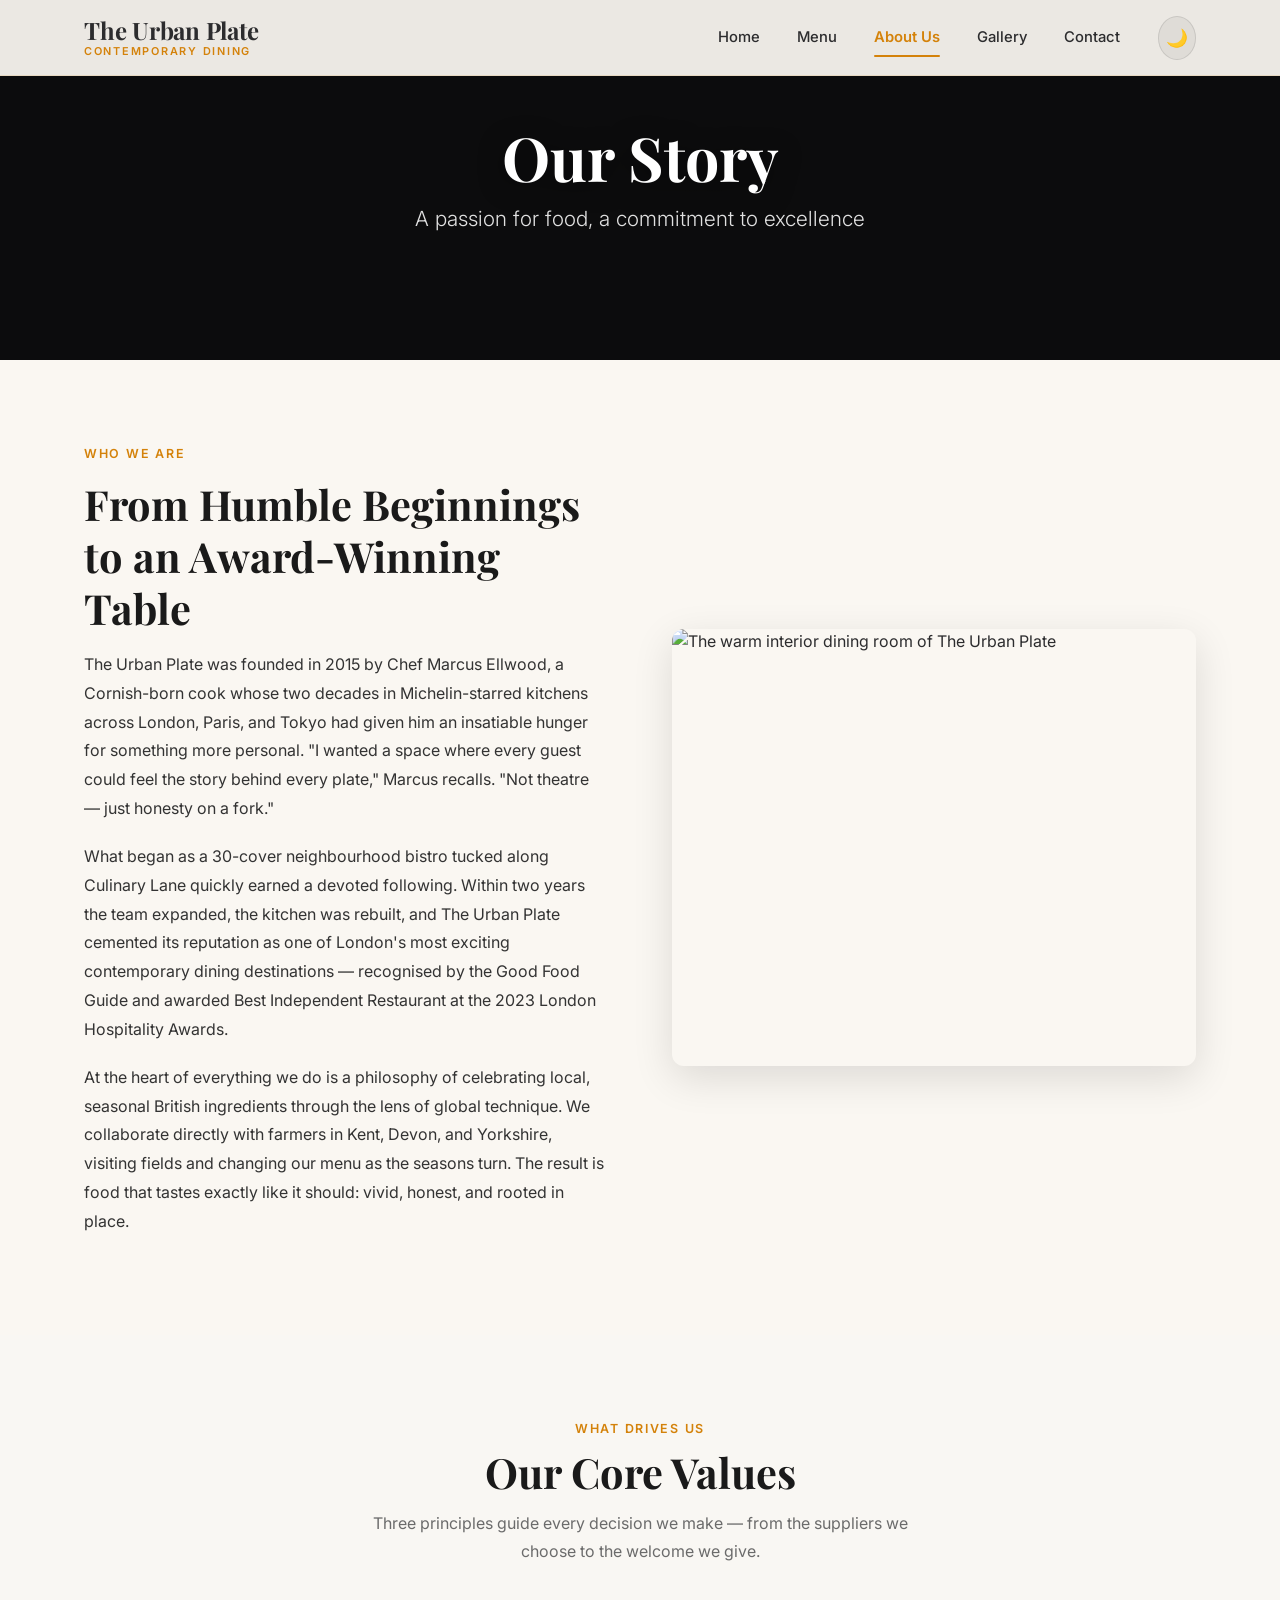
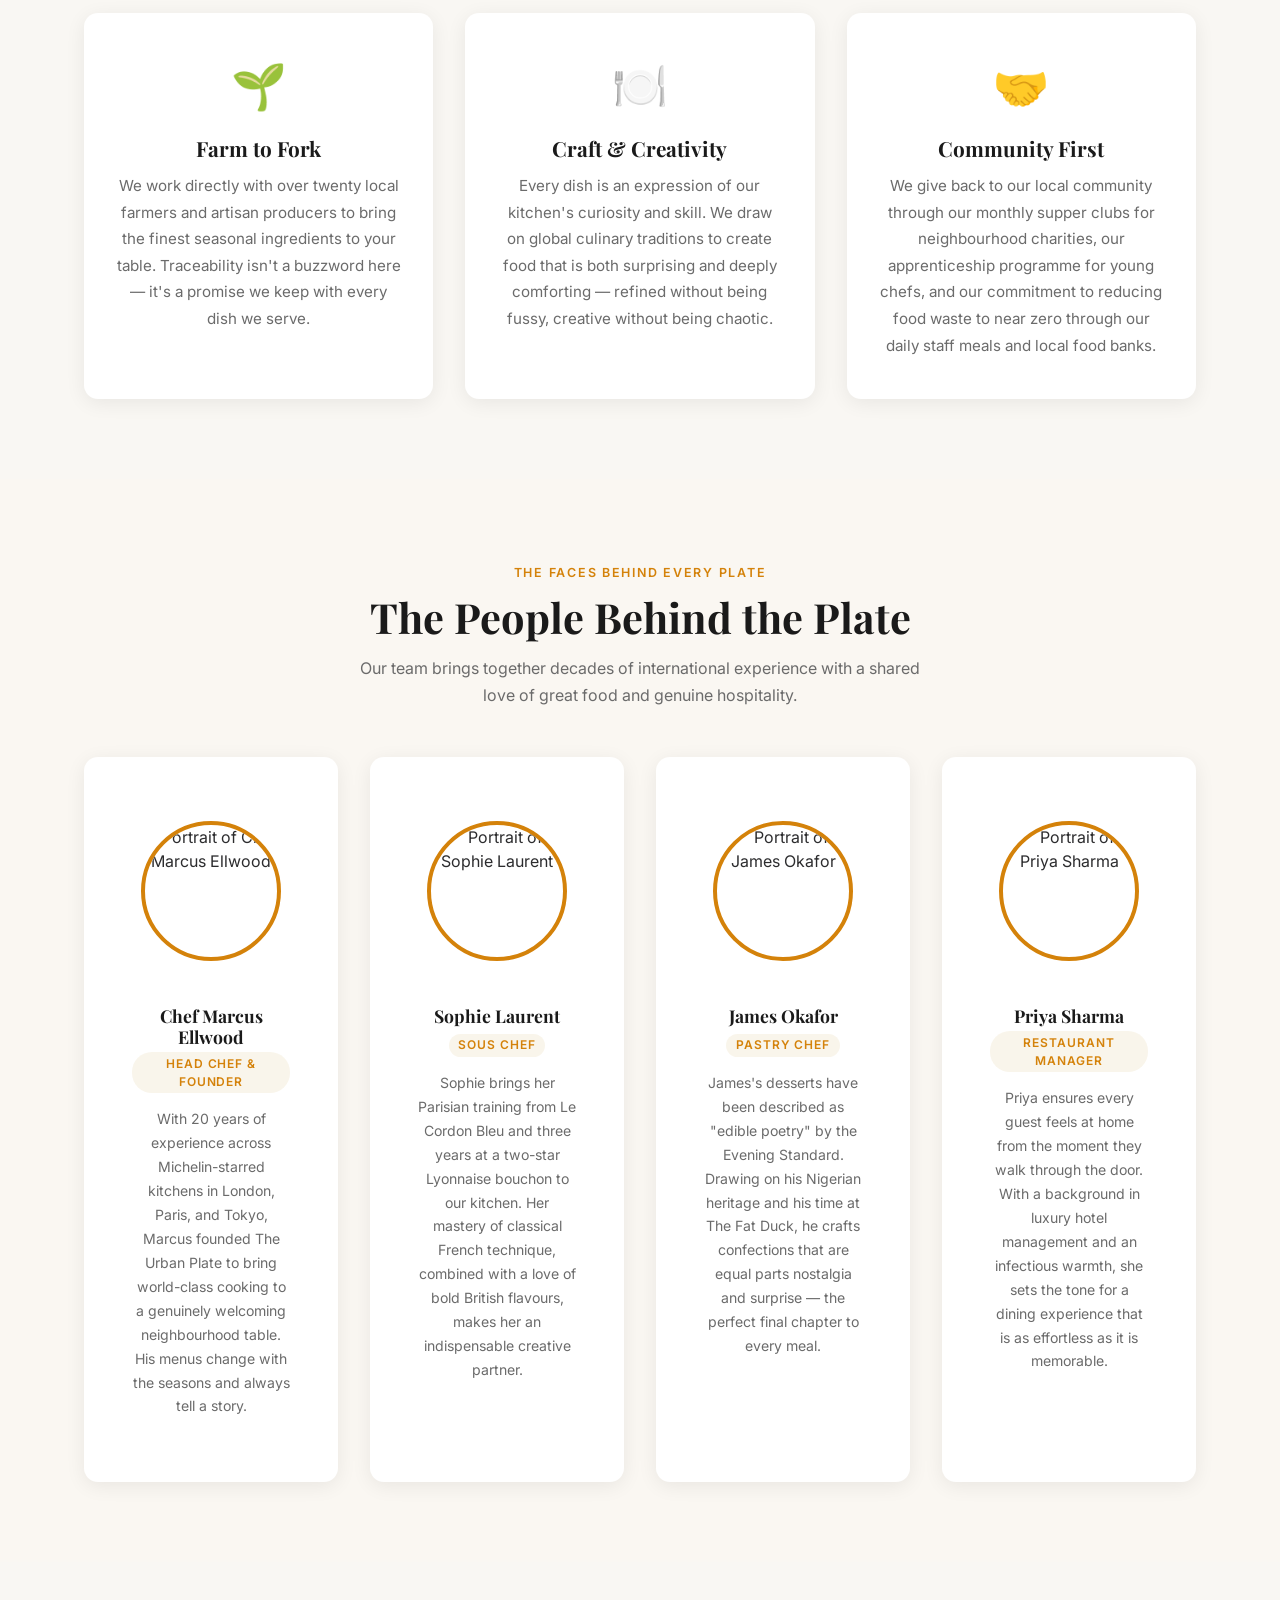
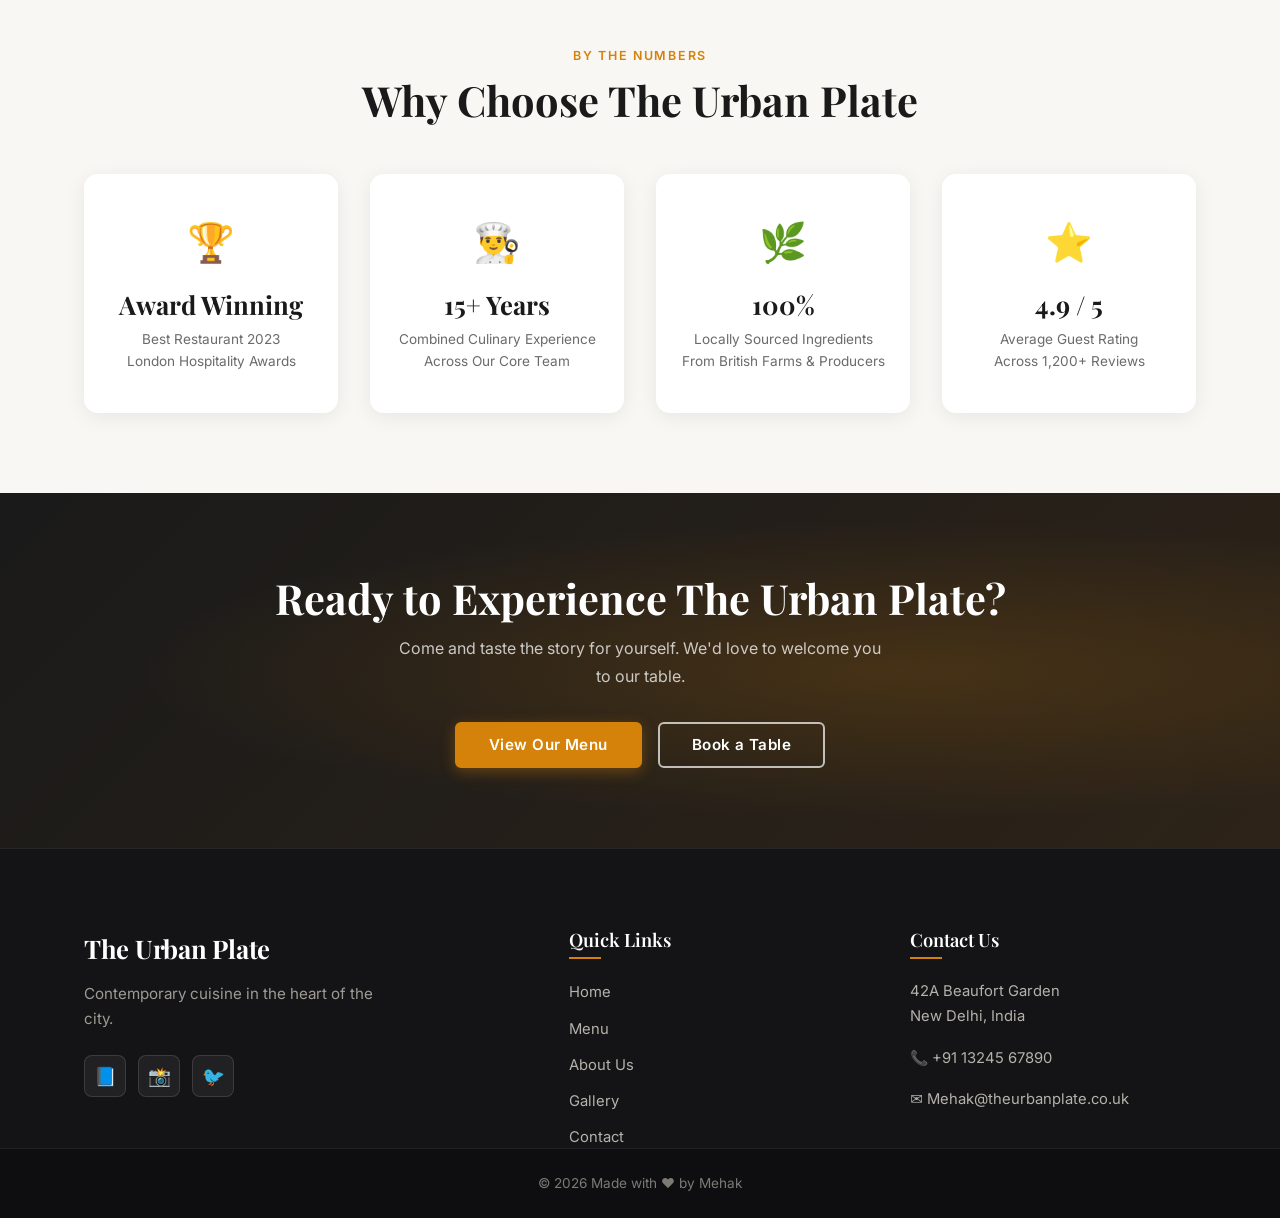
==== commit c7999913: "fixed menu search bar and menu images" ====
--- a/about.html
+++ b/about.html
@@ -358,14 +358,14 @@
       </div>
       <div class="footer-contact">
         <h4>Contact Us</h4>
-        <p>42 Culinary Lane<br>London EC1A 1BB</p>
-        <p>📞 +44 20 7946 0958</p>
-        <p>✉️ hello@theurbanplate.co.uk</p>
+        <p>42A Beaufort Garden<br>New Delhi, India</p>
+        <p>📞 +91 13245 67890</p>
+        <p>✉️ Mehak@theurbanplate.co.uk</p>
       </div>
     </div>
     <div class="footer-bar">
       <div class="container">
-        <p>&copy; <span id="current-year"></span> The Urban Plate. All rights reserved. | Sample content only.</p>
+        <p>&copy; <span id="current-year"></span> Made with ❤️ by Mehak</p>
       </div>
     </div>
   </footer>
--- a/css/style.css
+++ b/css/style.css
@@ -1011,18 +1011,19 @@
 }
 
 .menu-controls {
-  padding: var(--space-8) 0;
+  padding: 1.5rem 0;
   background-color: var(--color-bg-primary);
   border-bottom: 1px solid var(--color-border);
-  position: sticky;
-  top: var(--header-height);
-  z-index: var(--z-dropdown);
+  position: relative;
+  z-index: 10;
 }
 
 .menu-controls .container {
   display: flex;
-  flex-direction: column;
-  gap: var(--space-5);
+  align-items: center;
+  justify-content: space-between;
+  gap: 1.5rem;
+  flex-wrap: wrap;
 }
 
 /* Filter Buttons */
@@ -1098,12 +1099,17 @@
   box-shadow: 0 0 0 3px rgba(212, 130, 10, 0.15);
 }
 
-/* Menu Grid */
+/* Menu Section & Grid */
+.menu-section {
+  padding: 2.5rem 0 5rem;
+  background-color: var(--color-bg-primary);
+}
+
 .menu-grid {
   display: grid;
   grid-template-columns: repeat(auto-fill, minmax(280px, 1fr));
   gap: var(--space-6);
-  padding: var(--space-10) 0;
+  padding: 0;
 }
 
 /* Menu item card specialization */
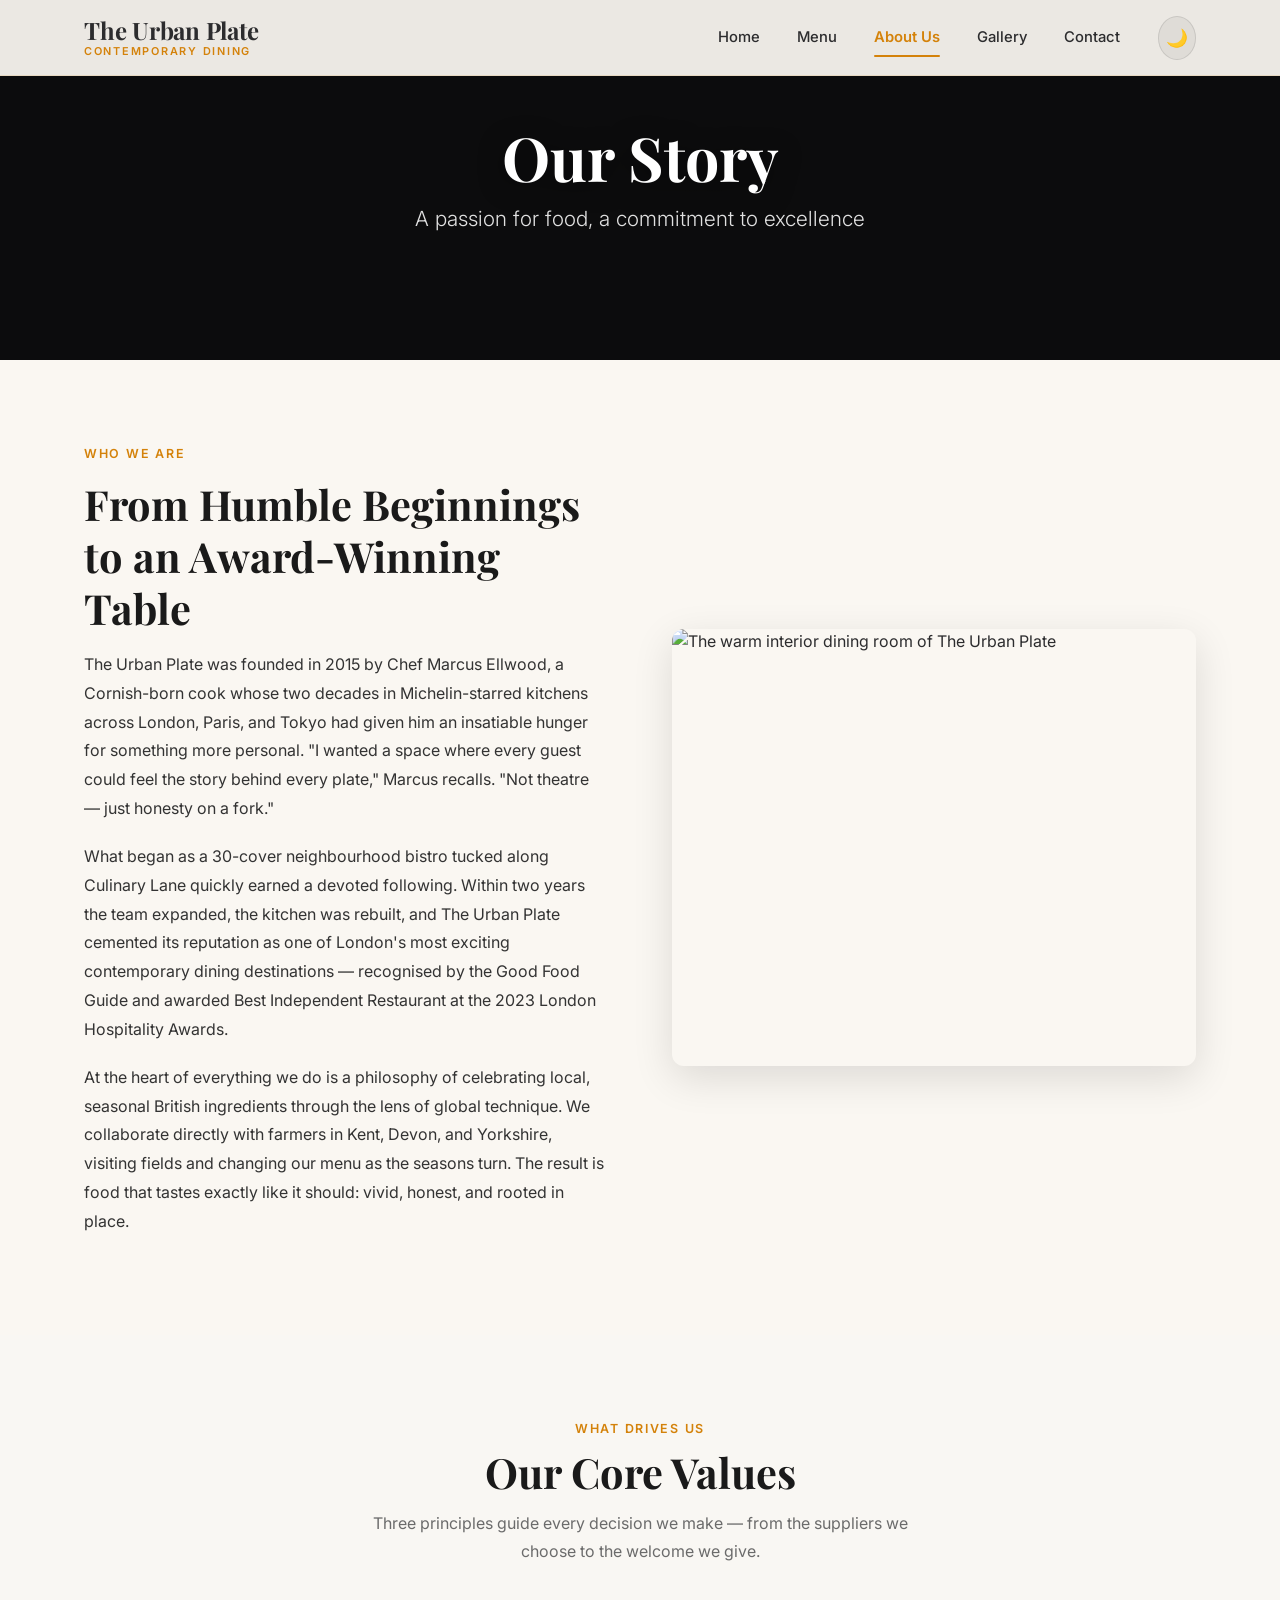
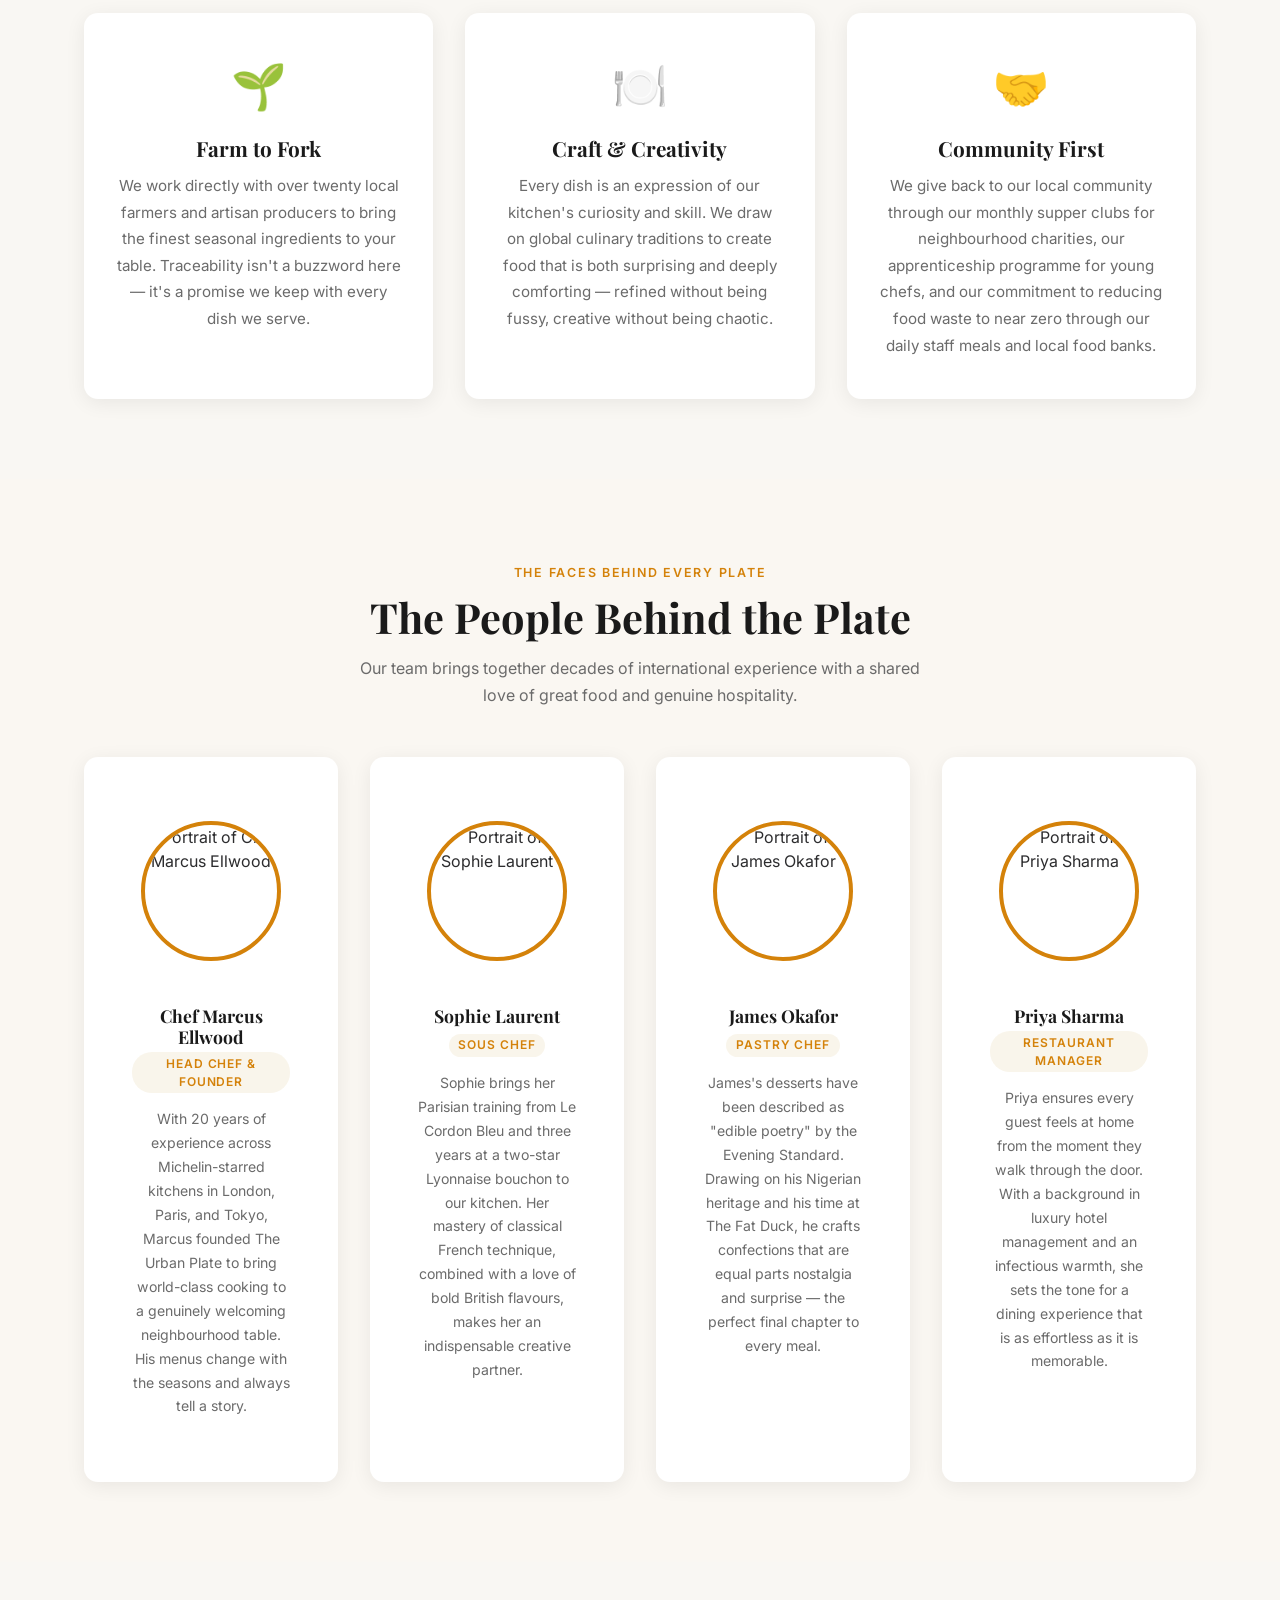
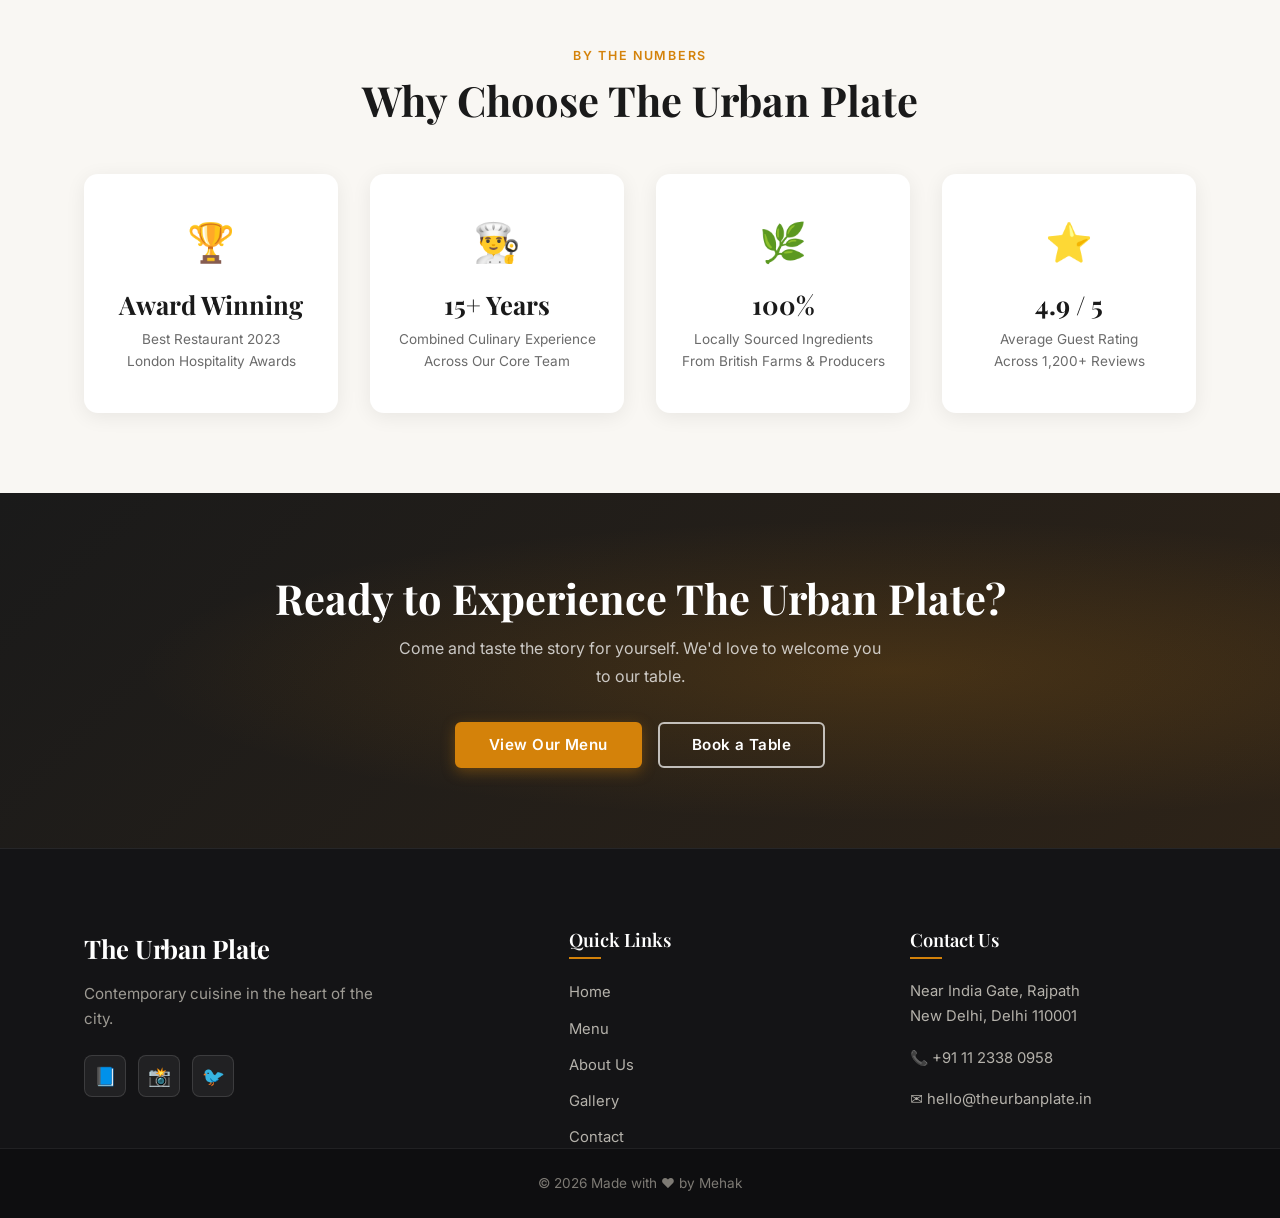
==== commit a8deafbb: "included maps" ====
--- a/about.html
+++ b/about.html
@@ -358,9 +358,9 @@
       </div>
       <div class="footer-contact">
         <h4>Contact Us</h4>
-        <p>42A Beaufort Garden<br>New Delhi, India</p>
-        <p>📞 +91 13245 67890</p>
-        <p>✉️ Mehak@theurbanplate.co.uk</p>
+        <p>Near India Gate, Rajpath<br>New Delhi, Delhi 110001</p>
+        <p>📞 +91 11 2338 0958</p>
+        <p>✉️ hello@theurbanplate.in</p>
       </div>
     </div>
     <div class="footer-bar">
--- a/css/style.css
+++ b/css/style.css
@@ -3504,12 +3504,15 @@
   border-radius: var(--radius-lg);
   overflow: hidden;
   box-shadow: var(--shadow-md);
-}
-
-.hours-map-placeholder img {
+  min-height: 380px;
+}
+
+.hours-map-placeholder img,
+.hours-map-placeholder iframe {
   width: 100%;
-  height: 380px;
-  object-fit: cover;
+  height: 100%;
+  min-height: 380px;
+  border: none;
   display: block;
 }
 
@@ -3777,27 +3780,25 @@
   font-weight: var(--fw-semibold);
 }
 
-.map-placeholder {
-  background: var(--color-bg-muted);
-  border: 2px dashed var(--color-border);
+.map-placeholder,
+.map-container {
+  width: 100%;
+  min-height: 420px;
+  background-color: var(--color-bg-muted);
   border-radius: var(--radius-lg);
-  min-height: 320px;
-  display: flex;
-  align-items: center;
-  justify-content: center;
-  flex-direction: column;
-  gap: var(--space-3);
-  text-align: center;
-  padding: var(--space-8);
-}
-
-.map-icon {
-  font-size: 3rem;
-}
-
-.map-note {
-  font-size: var(--fs-sm);
-  color: var(--color-text-muted);
+  border: 1px solid var(--color-border);
+  position: relative;
+  overflow: hidden;
+  box-shadow: 0 8px 24px rgba(0, 0, 0, 0.08);
+}
+
+.map-placeholder iframe,
+.map-container iframe {
+  width: 100%;
+  height: 100%;
+  min-height: 420px;
+  border: none;
+  display: block;
 }
 
 /* Reservation form */
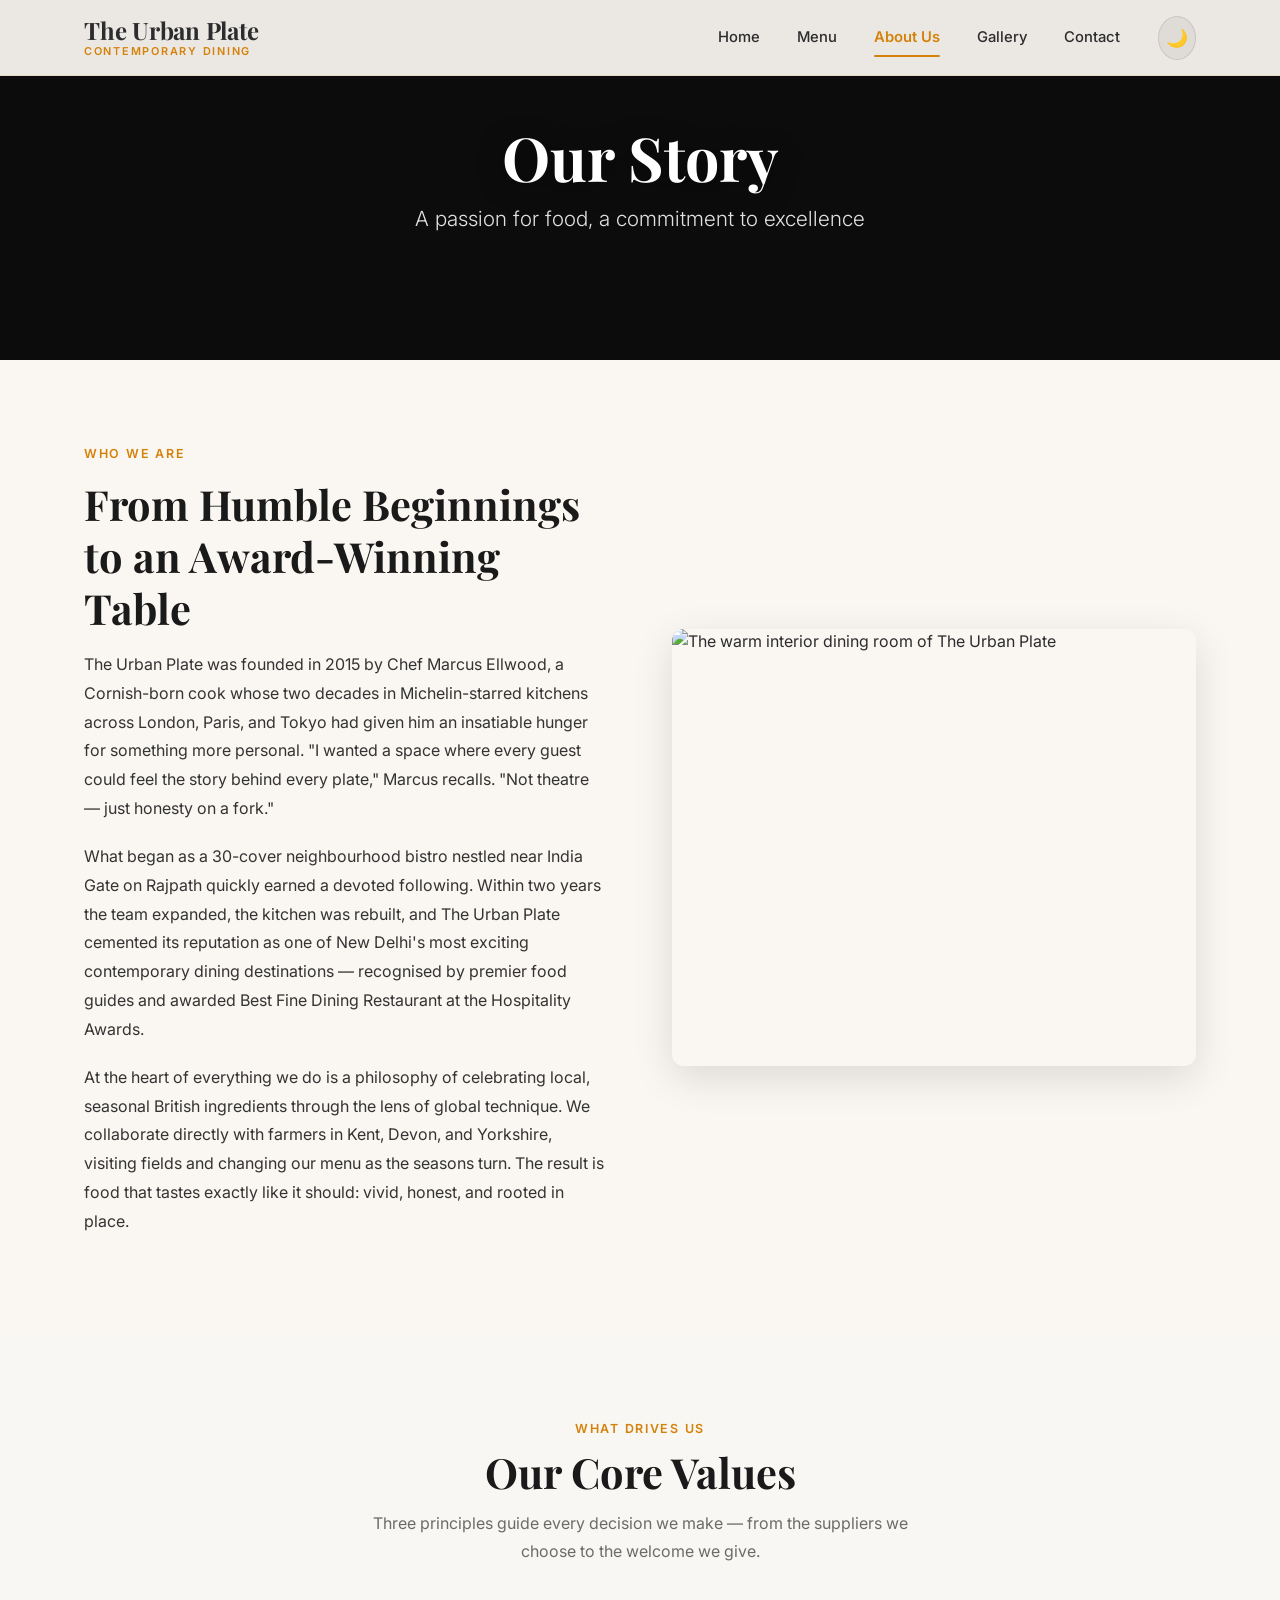
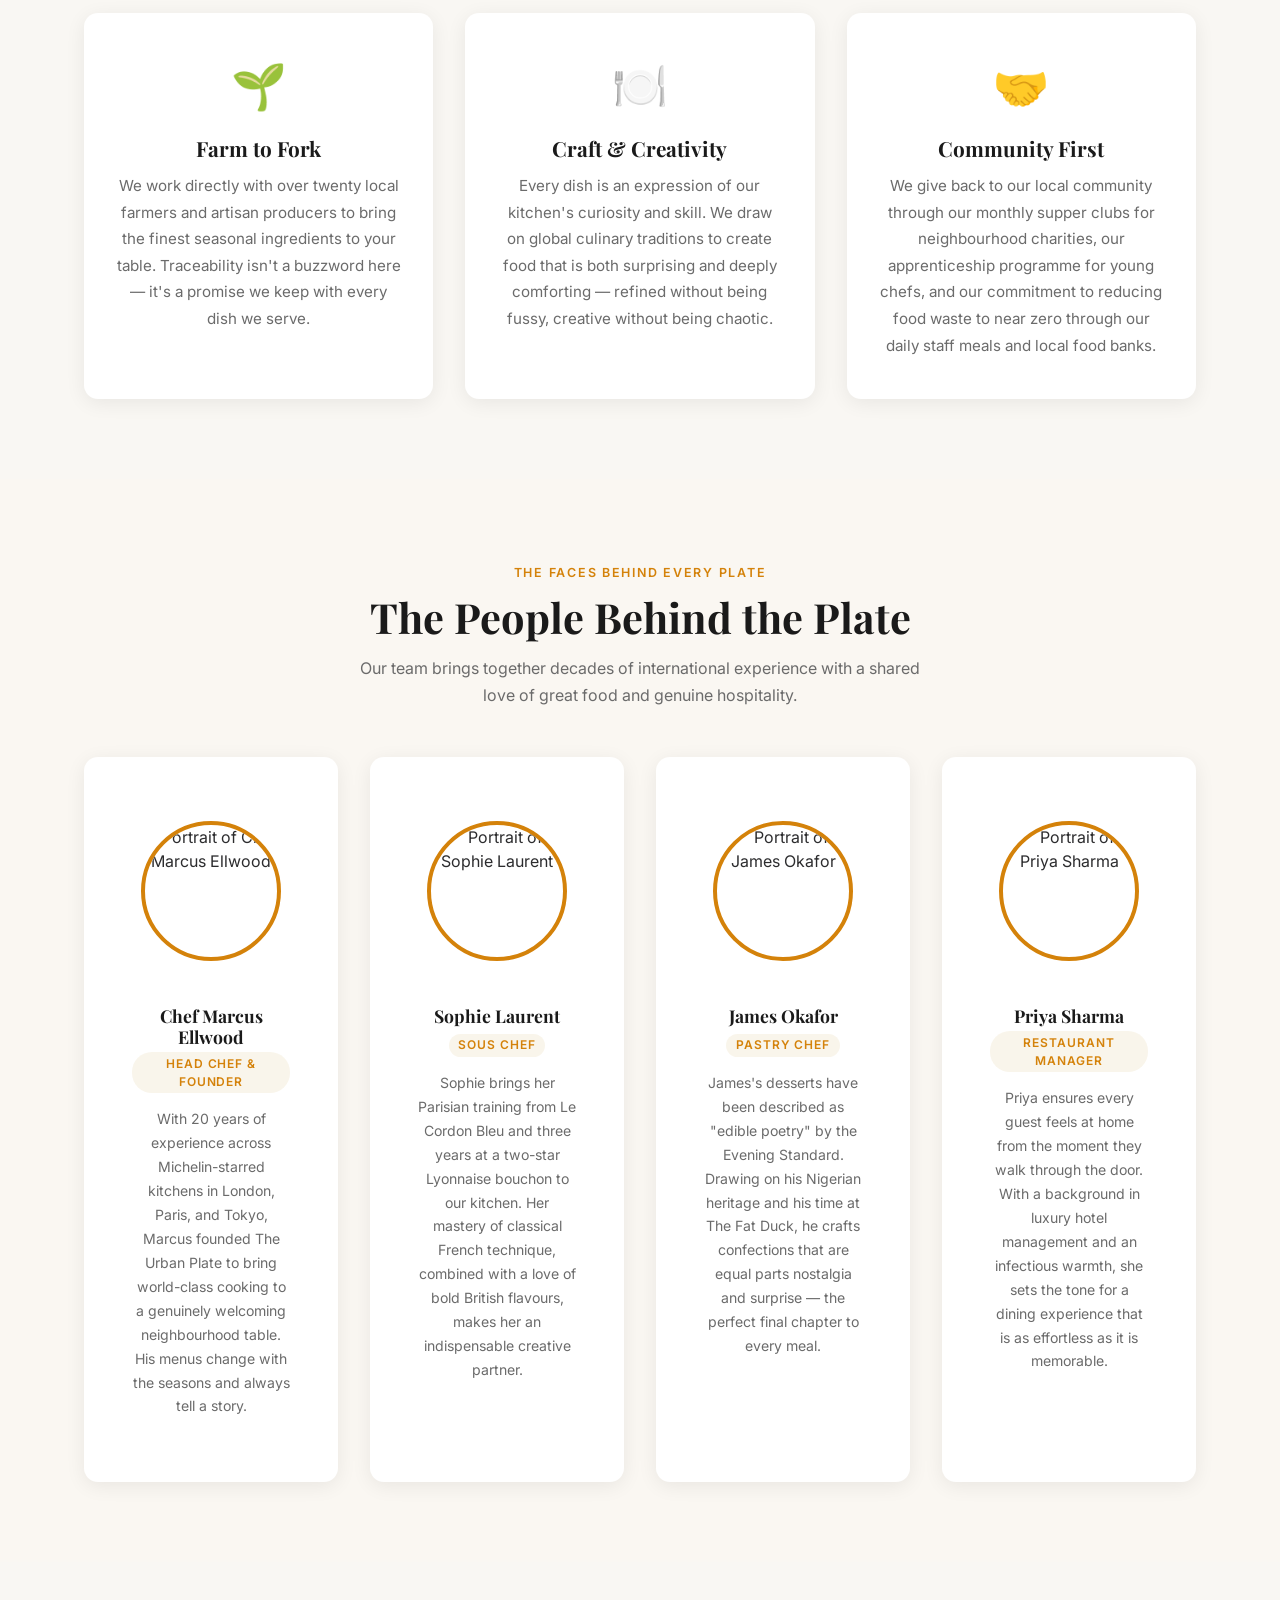
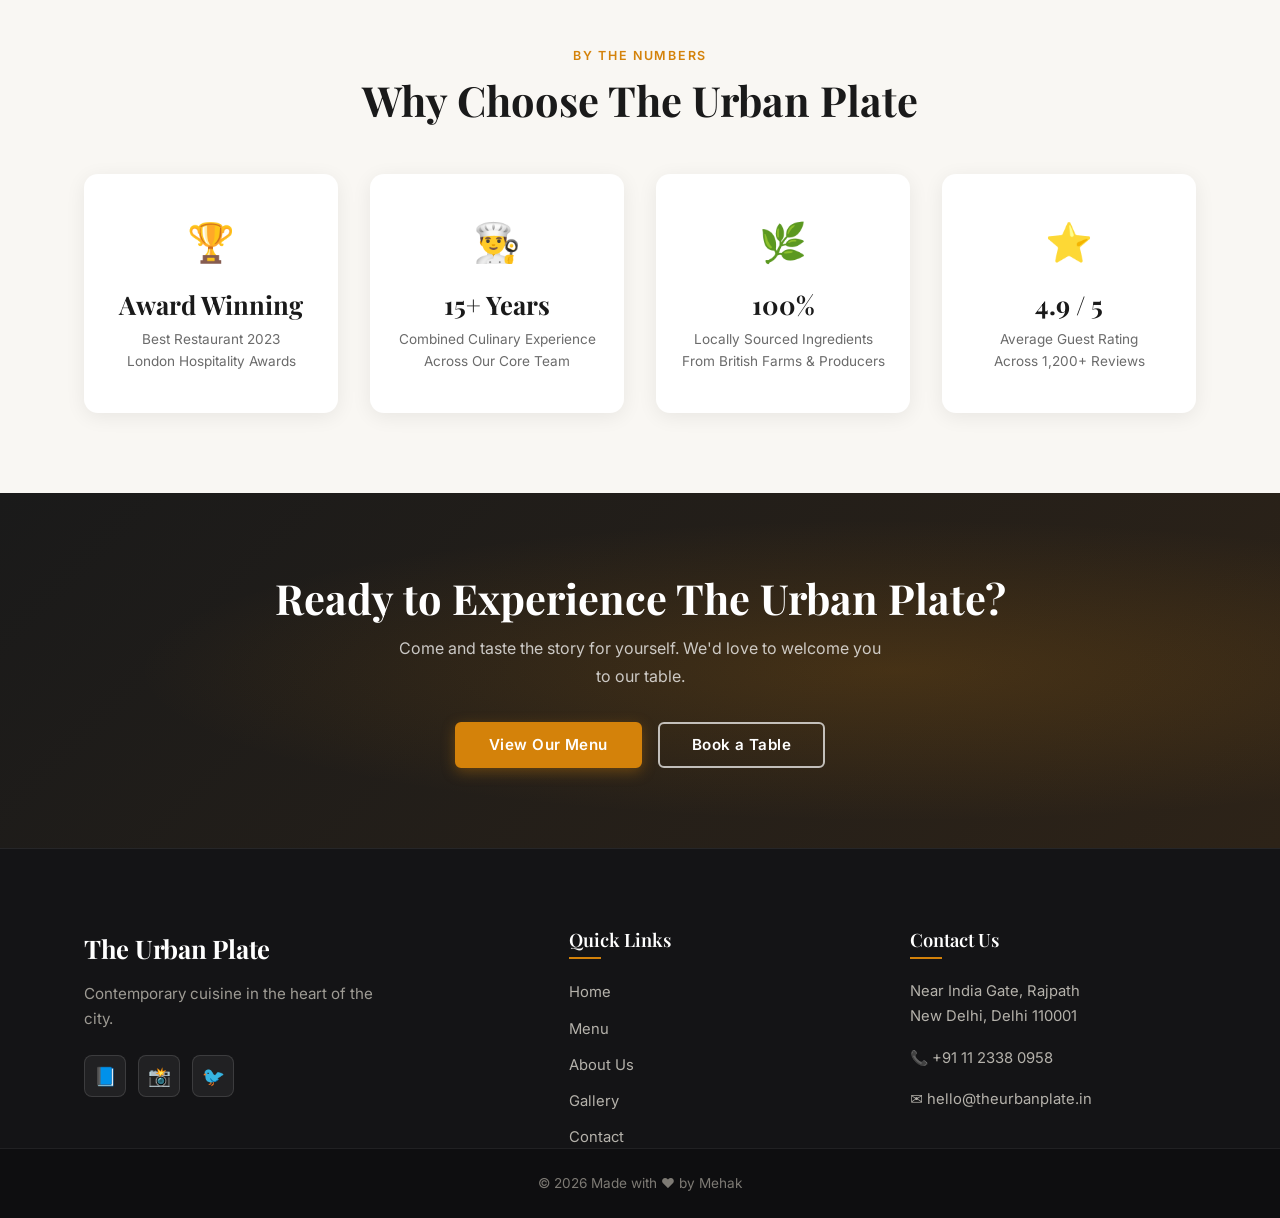
==== commit d163245a: "location update" ====
--- a/about.html
+++ b/about.html
@@ -90,11 +90,10 @@
               plate," Marcus recalls. "Not theatre — just honesty on a fork."
             </p>
             <p>
-              What began as a 30-cover neighbourhood bistro tucked along Culinary Lane quickly earned a devoted
+              What began as a 30-cover neighbourhood bistro nestled near India Gate on Rajpath quickly earned a devoted
               following. Within two years the team expanded, the kitchen was rebuilt, and The Urban Plate
-              cemented its reputation as one of London's most exciting contemporary dining destinations —
-              recognised by the Good Food Guide and awarded Best Independent Restaurant at the 2023 London
-              Hospitality Awards.
+              cemented its reputation as one of New Delhi's most exciting contemporary dining destinations —
+              recognised by premier food guides and awarded Best Fine Dining Restaurant at the Hospitality Awards.
             </p>
             <p>
               At the heart of everything we do is a philosophy of celebrating local, seasonal British ingredients
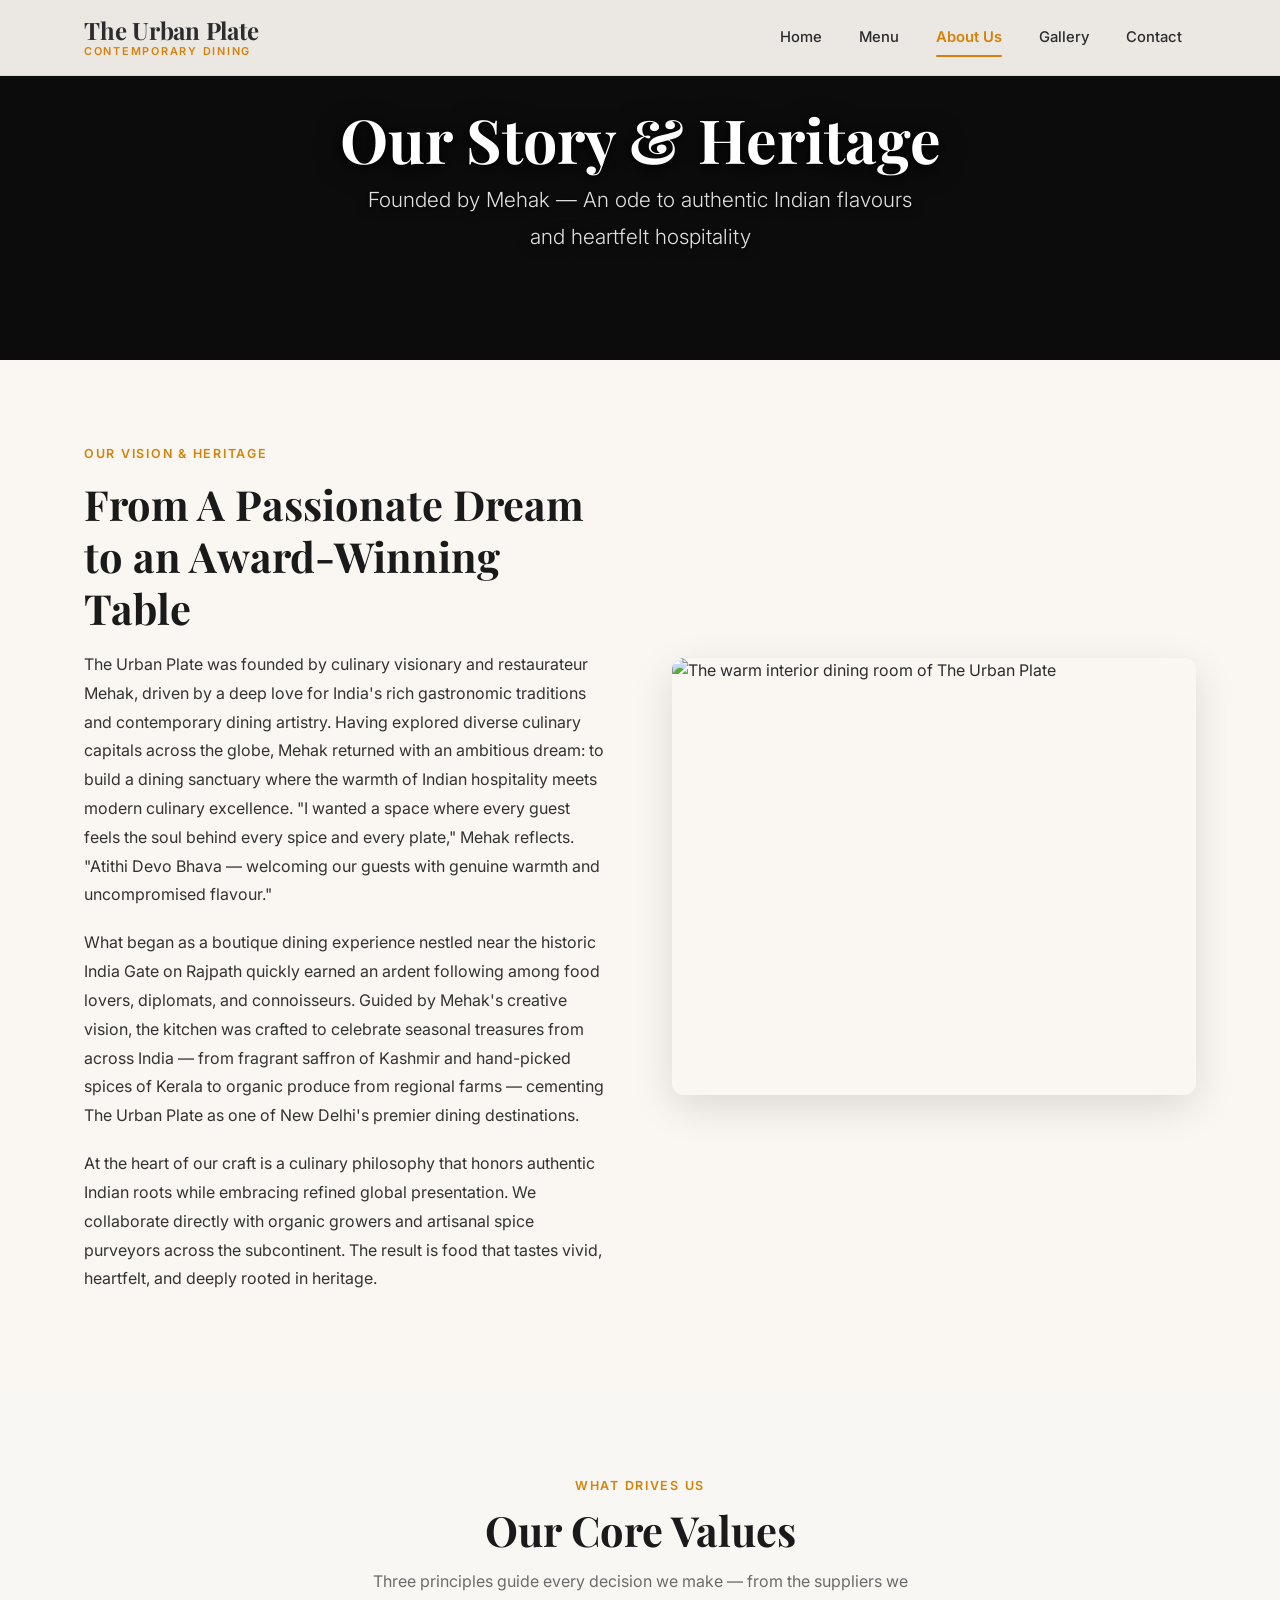
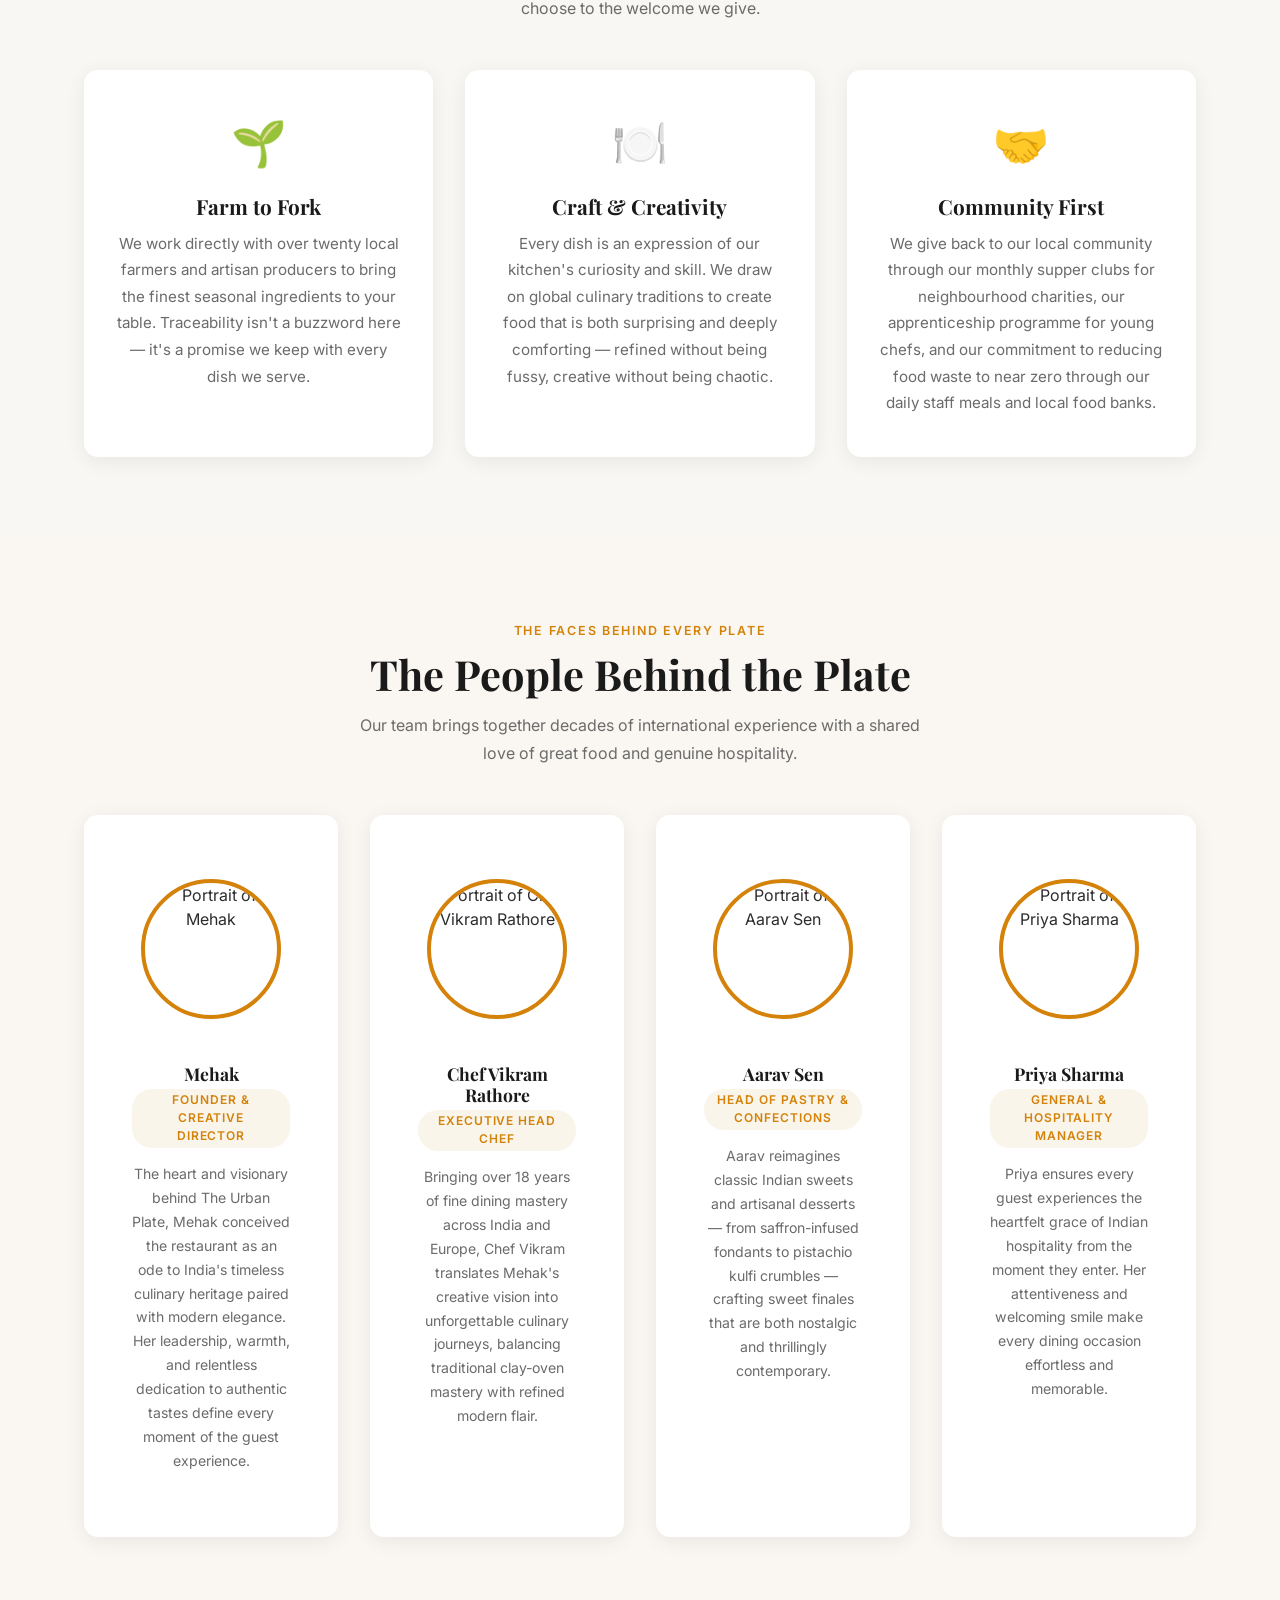
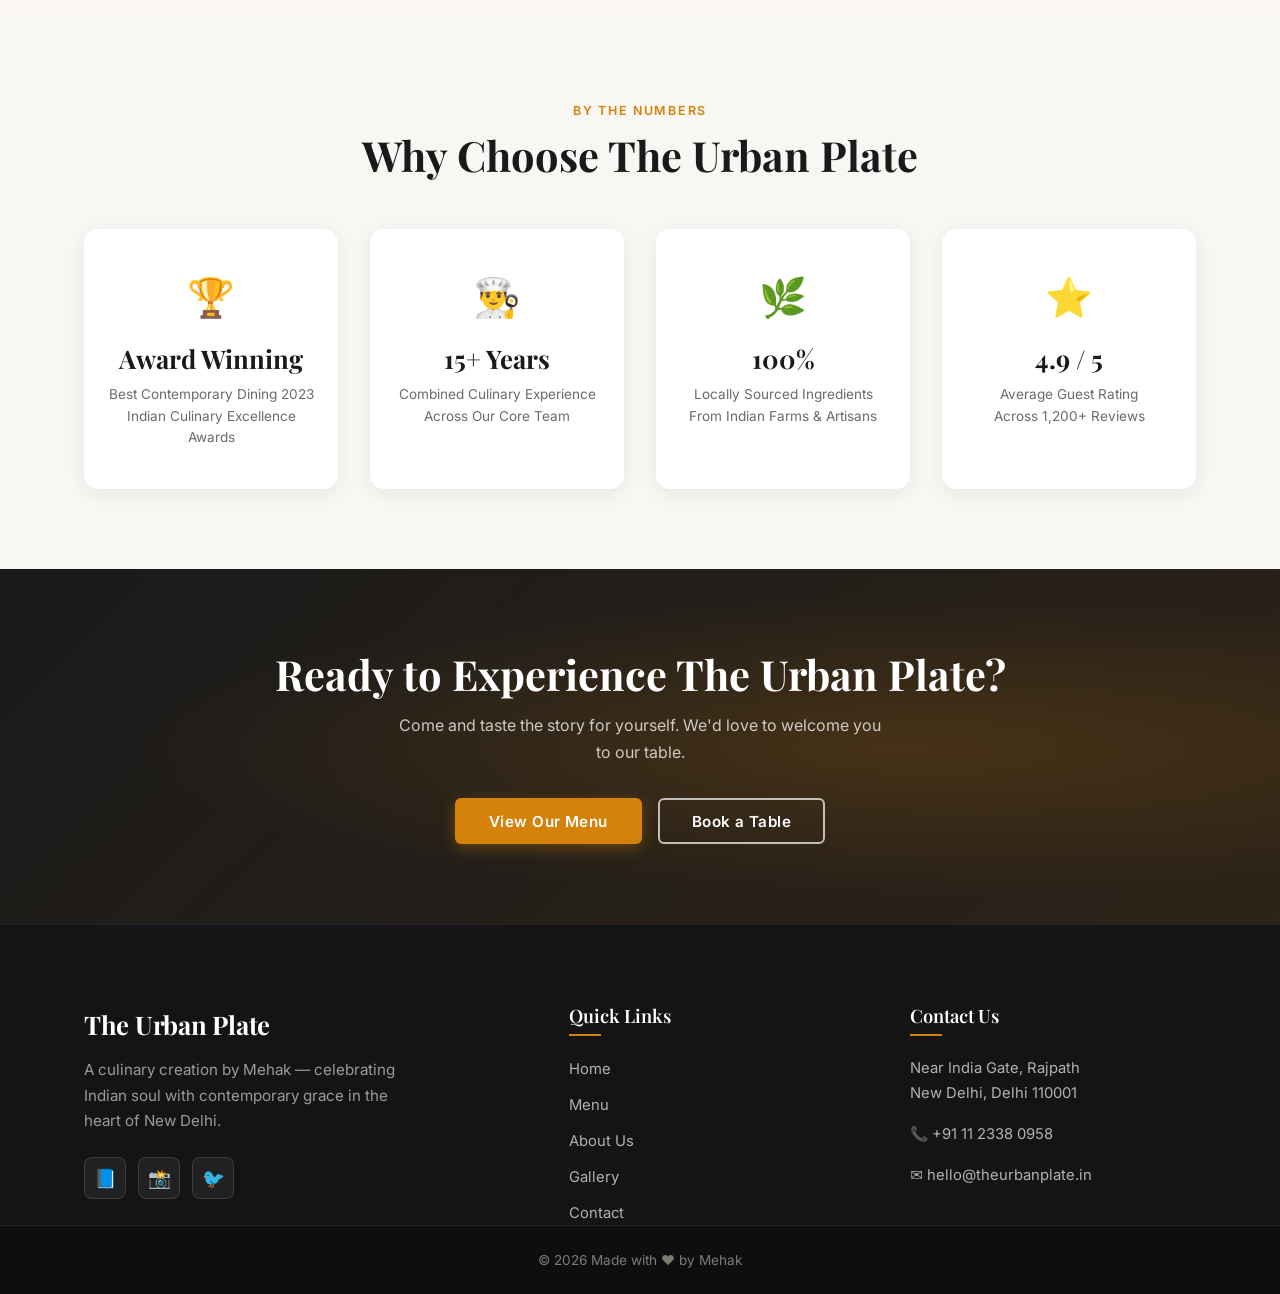
==== commit acc5f21f: "removed toggle and default light mode" ====
--- a/about.html
+++ b/about.html
@@ -1,9 +1,9 @@
 <!DOCTYPE html>
-<html lang="en">
+<html lang="en" data-theme="light">
 <head>
   <meta charset="UTF-8" />
   <meta name="viewport" content="width=device-width, initial-scale=1.0" />
-  <meta name="description" content="Learn about The Urban Plate — our story, our values, and the passionate team behind every dish." />
+  <meta name="description" content="Discover The Urban Plate, founded by Mehak — an award-winning celebration of Indian flavours, warm hospitality, and contemporary culinary craft." />
   <title>About Us – The Urban Plate</title>
 
   <!-- Google Fonts -->
@@ -38,7 +38,6 @@
           <li><a href="gallery.html" class="nav-link">Gallery</a></li>
           <li><a href="contact.html" class="nav-link">Contact</a></li>
         </ul>
-        <button id="dark-mode-toggle" class="dark-mode-btn" aria-label="Toggle dark mode">🌙</button>
       </nav>
     </div>
   </header>
@@ -65,10 +64,10 @@
     >
       <div class="hero-content">
         <h1 class="hero-title" style="color:#fff; font-family:'Playfair Display', serif; font-size: clamp(2.2rem, 5vw, 3.8rem); margin-bottom: 0.6rem;">
-          Our Story
+          Our Story &amp; Heritage
         </h1>
         <p class="hero-subtitle" style="color:rgba(255,255,255,0.88); font-family:'Inter', sans-serif; font-size: clamp(1rem, 2.2vw, 1.3rem); font-weight:300; max-width:580px; margin:0 auto;">
-          A passion for food, a commitment to excellence
+          Founded by Mehak — An ode to authentic Indian flavours and heartfelt hospitality
         </p>
       </div>
     </section>
@@ -80,26 +79,17 @@
 
           <!-- Left: text -->
           <div class="story-text">
-            <span class="section-eyebrow">Who We Are</span>
-            <h2 id="story-heading" class="section-title">From Humble Beginnings<br>to an Award-Winning Table</h2>
+            <span class="section-eyebrow">Our Vision &amp; Heritage</span>
+            <h2 id="story-heading" class="section-title">From A Passionate Dream<br>to an Award-Winning Table</h2>
 
             <p>
-              The Urban Plate was founded in 2015 by Chef Marcus Ellwood, a Cornish-born cook whose two decades
-              in Michelin-starred kitchens across London, Paris, and Tokyo had given him an insatiable hunger for
-              something more personal. "I wanted a space where every guest could feel the story behind every
-              plate," Marcus recalls. "Not theatre — just honesty on a fork."
+              The Urban Plate was founded by culinary visionary and restaurateur Mehak, driven by a deep love for India's rich gastronomic traditions and contemporary dining artistry. Having explored diverse culinary capitals across the globe, Mehak returned with an ambitious dream: to build a dining sanctuary where the warmth of Indian hospitality meets modern culinary excellence. "I wanted a space where every guest feels the soul behind every spice and every plate," Mehak reflects. "Atithi Devo Bhava — welcoming our guests with genuine warmth and uncompromised flavour."
             </p>
             <p>
-              What began as a 30-cover neighbourhood bistro nestled near India Gate on Rajpath quickly earned a devoted
-              following. Within two years the team expanded, the kitchen was rebuilt, and The Urban Plate
-              cemented its reputation as one of New Delhi's most exciting contemporary dining destinations —
-              recognised by premier food guides and awarded Best Fine Dining Restaurant at the Hospitality Awards.
+              What began as a boutique dining experience nestled near the historic India Gate on Rajpath quickly earned an ardent following among food lovers, diplomats, and connoisseurs. Guided by Mehak's creative vision, the kitchen was crafted to celebrate seasonal treasures from across India — from fragrant saffron of Kashmir and hand-picked spices of Kerala to organic produce from regional farms — cementing The Urban Plate as one of New Delhi's premier dining destinations.
             </p>
             <p>
-              At the heart of everything we do is a philosophy of celebrating local, seasonal British ingredients
-              through the lens of global technique. We collaborate directly with farmers in Kent, Devon, and
-              Yorkshire, visiting fields and changing our menu as the seasons turn. The result is food that
-              tastes exactly like it should: vivid, honest, and rooted in place.
+              At the heart of our craft is a culinary philosophy that honors authentic Indian roots while embracing refined global presentation. We collaborate directly with organic growers and artisanal spice purveyors across the subcontinent. The result is food that tastes vivid, heartfelt, and deeply rooted in heritage.
             </p>
           </div>
 
@@ -187,8 +177,8 @@
           <article class="team-card">
             <div class="team-photo-wrap">
               <img
-                src="https://images.unsplash.com/photo-1577219491135-ce391730fb2c?w=300&h=300&fit=crop&auto=format"
-                alt="Portrait of Chef Marcus Ellwood"
+                src="https://images.unsplash.com/photo-1573496359142-b8d87734a5a2?w=300&h=300&fit=crop&auto=format"
+                alt="Portrait of Mehak"
                 class="team-photo"
                 width="300"
                 height="300"
@@ -196,12 +186,10 @@
               />
             </div>
             <div class="team-info">
-              <h3 class="team-name">Chef Marcus Ellwood</h3>
-              <span class="team-role">Head Chef &amp; Founder</span>
+              <h3 class="team-name">Mehak</h3>
+              <span class="team-role">Founder &amp; Creative Director</span>
               <p class="team-bio">
-                With 20 years of experience across Michelin-starred kitchens in London, Paris, and Tokyo,
-                Marcus founded The Urban Plate to bring world-class cooking to a genuinely welcoming
-                neighbourhood table. His menus change with the seasons and always tell a story.
+                The heart and visionary behind The Urban Plate, Mehak conceived the restaurant as an ode to India's timeless culinary heritage paired with modern elegance. Her leadership, warmth, and relentless dedication to authentic tastes define every moment of the guest experience.
               </p>
             </div>
           </article>
@@ -210,8 +198,8 @@
           <article class="team-card">
             <div class="team-photo-wrap">
               <img
-                src="https://images.unsplash.com/photo-1507048331197-7d4ac70811cf?w=300&h=300&fit=crop&auto=format"
-                alt="Portrait of Sophie Laurent"
+                src="https://images.unsplash.com/photo-1577219491135-ce391730fb2c?w=300&h=300&fit=crop&auto=format"
+                alt="Portrait of Chef Vikram Rathore"
                 class="team-photo"
                 width="300"
                 height="300"
@@ -219,12 +207,10 @@
               />
             </div>
             <div class="team-info">
-              <h3 class="team-name">Sophie Laurent</h3>
-              <span class="team-role">Sous Chef</span>
+              <h3 class="team-name">Chef Vikram Rathore</h3>
+              <span class="team-role">Executive Head Chef</span>
               <p class="team-bio">
-                Sophie brings her Parisian training from Le Cordon Bleu and three years at a two-star
-                Lyonnaise bouchon to our kitchen. Her mastery of classical French technique, combined
-                with a love of bold British flavours, makes her an indispensable creative partner.
+                Bringing over 18 years of fine dining mastery across India and Europe, Chef Vikram translates Mehak's creative vision into unforgettable culinary journeys, balancing traditional clay-oven mastery with refined modern flair.
               </p>
             </div>
           </article>
@@ -234,7 +220,7 @@
             <div class="team-photo-wrap">
               <img
                 src="https://images.unsplash.com/photo-1565299507177-b0ac66763828?w=300&h=300&fit=crop&auto=format"
-                alt="Portrait of James Okafor"
+                alt="Portrait of Aarav Sen"
                 class="team-photo"
                 width="300"
                 height="300"
@@ -242,12 +228,10 @@
               />
             </div>
             <div class="team-info">
-              <h3 class="team-name">James Okafor</h3>
-              <span class="team-role">Pastry Chef</span>
+              <h3 class="team-name">Aarav Sen</h3>
+              <span class="team-role">Head of Pastry &amp; Confections</span>
               <p class="team-bio">
-                James's desserts have been described as "edible poetry" by the Evening Standard. Drawing
-                on his Nigerian heritage and his time at The Fat Duck, he crafts confections that are
-                equal parts nostalgia and surprise — the perfect final chapter to every meal.
+                Aarav reimagines classic Indian sweets and artisanal desserts — from saffron-infused fondants to pistachio kulfi crumbles — crafting sweet finales that are both nostalgic and thrillingly contemporary.
               </p>
             </div>
           </article>
@@ -266,11 +250,9 @@
             </div>
             <div class="team-info">
               <h3 class="team-name">Priya Sharma</h3>
-              <span class="team-role">Restaurant Manager</span>
+              <span class="team-role">General &amp; Hospitality Manager</span>
               <p class="team-bio">
-                Priya ensures every guest feels at home from the moment they walk through the door. With
-                a background in luxury hotel management and an infectious warmth, she sets the tone for
-                a dining experience that is as effortless as it is memorable.
+                Priya ensures every guest experiences the heartfelt grace of Indian hospitality from the moment they enter. Her attentiveness and welcoming smile make every dining occasion effortless and memorable.
               </p>
             </div>
           </article>
@@ -292,7 +274,7 @@
           <div class="stat-card">
             <div class="stat-icon" aria-hidden="true">🏆</div>
             <div class="stat-value">Award Winning</div>
-            <div class="stat-label">Best Restaurant 2023<br>London Hospitality Awards</div>
+            <div class="stat-label">Best Contemporary Dining 2023<br>Indian Culinary Excellence Awards</div>
           </div>
 
           <div class="stat-card">
@@ -304,7 +286,7 @@
           <div class="stat-card">
             <div class="stat-icon" aria-hidden="true">🌿</div>
             <div class="stat-value">100%</div>
-            <div class="stat-label">Locally Sourced Ingredients<br>From British Farms &amp; Producers</div>
+            <div class="stat-label">Locally Sourced Ingredients<br>From Indian Farms &amp; Artisans</div>
           </div>
 
           <div class="stat-card">
@@ -338,7 +320,7 @@
     <div class="container footer-inner">
       <div class="footer-brand">
         <span class="logo-name">The Urban Plate</span>
-        <p>Contemporary cuisine in the heart of the city.</p>
+        <p>A culinary creation by Mehak — celebrating Indian soul with contemporary grace in the heart of New Delhi.</p>
         <div class="social-links">
           <a href="#" aria-label="Facebook">📘</a>
           <a href="#" aria-label="Instagram">📸</a>
--- a/css/style.css
+++ b/css/style.css
@@ -618,6 +618,10 @@
   justify-content: center;
   overflow: hidden;
   background-color: var(--color-bg-secondary);
+  background-size: cover;
+  background-position: center center;
+  background-repeat: no-repeat;
+  background-attachment: fixed;
 }
 
 .hero__bg {
@@ -626,6 +630,7 @@
   background-size: cover;
   background-position: center;
   background-repeat: no-repeat;
+  background-attachment: fixed;
   transform: scale(1.04);
   transition: transform 8s ease;
 }
@@ -640,9 +645,9 @@
   inset: 0;
   background: linear-gradient(
     180deg,
-    rgba(18, 18, 20, 0.70) 0%,
-    rgba(18, 18, 20, 0.50) 50%,
-    rgba(18, 18, 20, 0.80) 100%
+    rgba(18, 18, 20, 0.45) 0%,
+    rgba(18, 18, 20, 0.25) 50%,
+    rgba(18, 18, 20, 0.60) 100%
   );
   z-index: 1;
 }
@@ -672,6 +677,7 @@
   color: var(--color-accent-light, #F0A030);
   margin-bottom: var(--space-4);
   opacity: 0.95;
+  text-shadow: 0 2px 8px rgba(0, 0, 0, 0.9);
 }
 
 .hero-title,
@@ -682,7 +688,7 @@
   line-height: 1.12;
   color: #FFFFFF;
   margin-bottom: var(--space-6);
-  text-shadow: 0 4px 24px rgba(0, 0, 0, 0.5);
+  text-shadow: 0 4px 24px rgba(0, 0, 0, 0.85), 0 2px 8px rgba(0, 0, 0, 0.95);
 }
 
 .hero-title em,
@@ -695,12 +701,13 @@
 .hero__subtext {
   font-family: var(--font-body);
   font-size: var(--fs-md);
-  color: rgba(255, 255, 255, 0.88);
+  color: rgba(255, 255, 255, 0.95);
   line-height: var(--lh-relaxed);
   max-width: 620px;
   margin-inline: auto;
   margin-bottom: var(--space-8);
-  font-weight: 300;
+  font-weight: 400;
+  text-shadow: 0 2px 12px rgba(0, 0, 0, 0.85), 0 1px 4px rgba(0, 0, 0, 0.9);
 }
 
 .hero-cta,
@@ -3049,6 +3056,8 @@
    ============================================================ */
 /* Intro Section */
 .intro-section {
+  position: relative;
+  z-index: 2;
   padding: var(--space-20) 0;
   background-color: var(--color-bg-primary);
 }
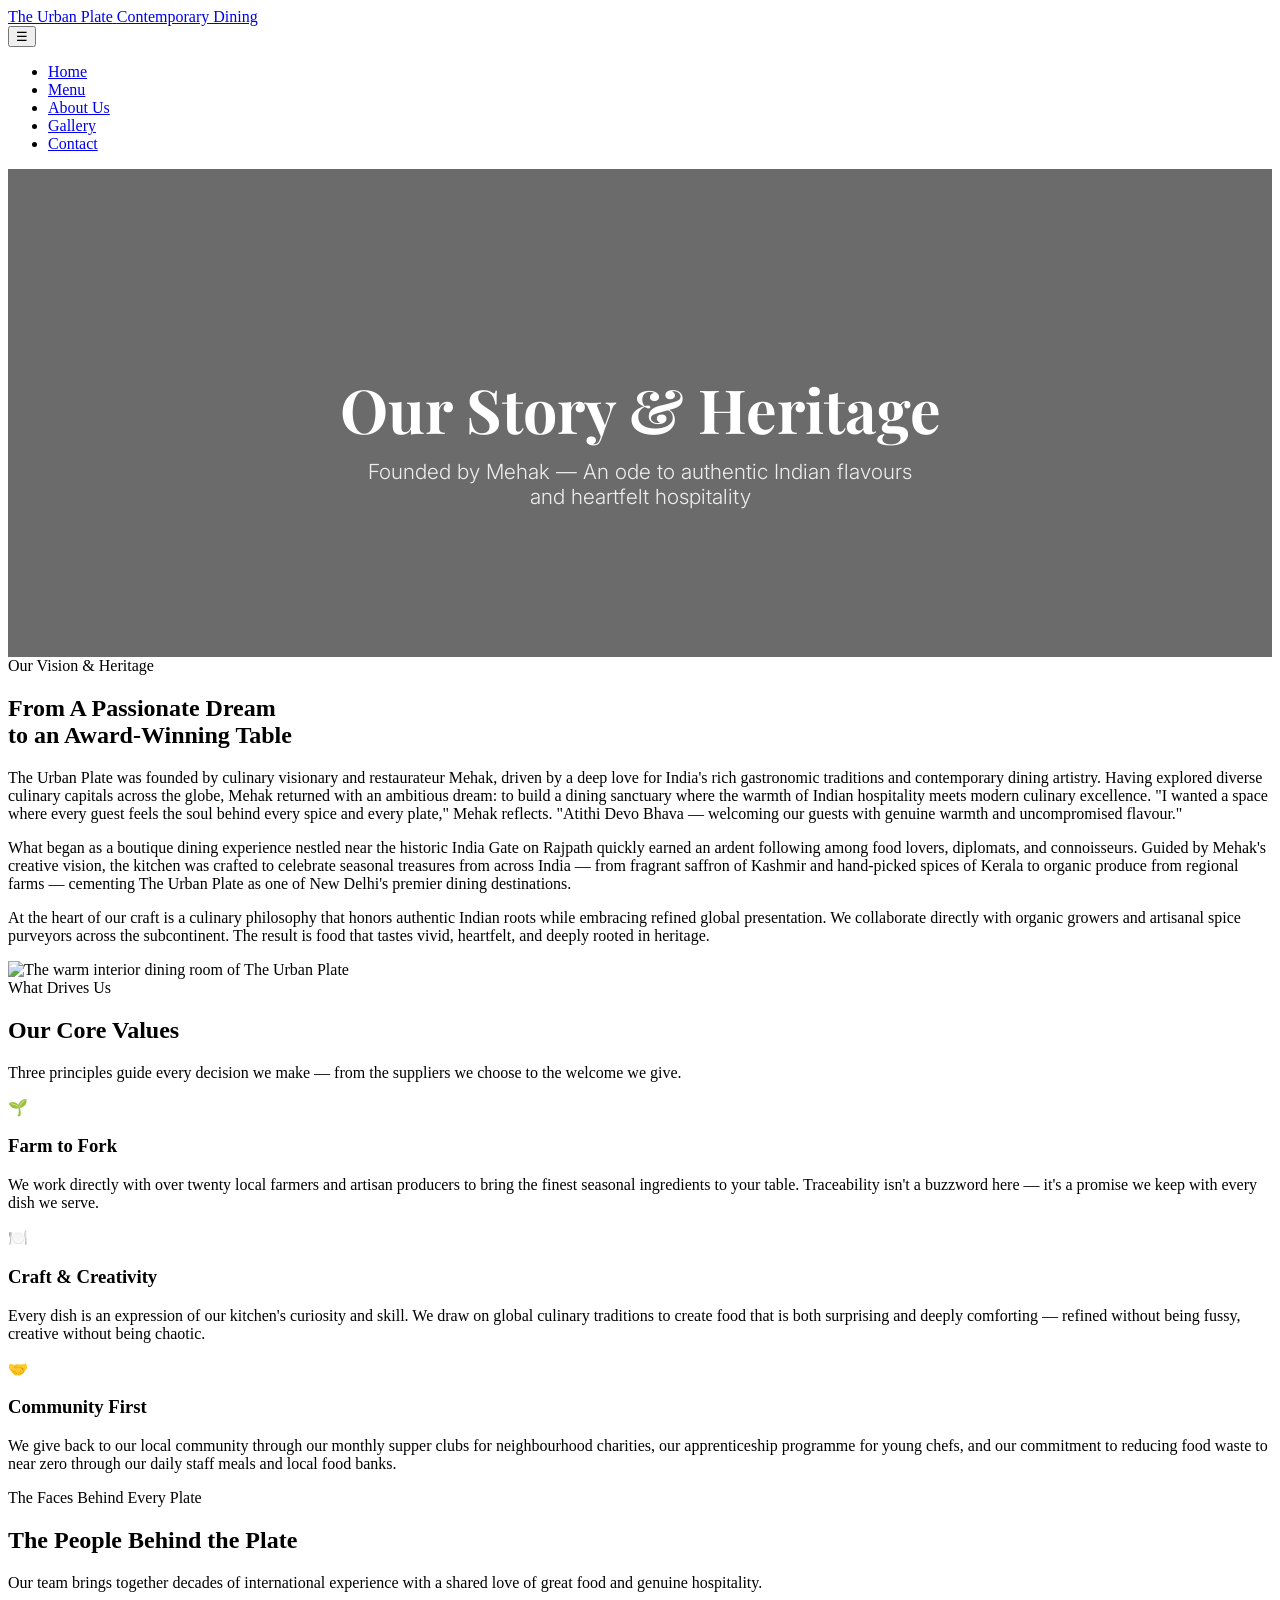
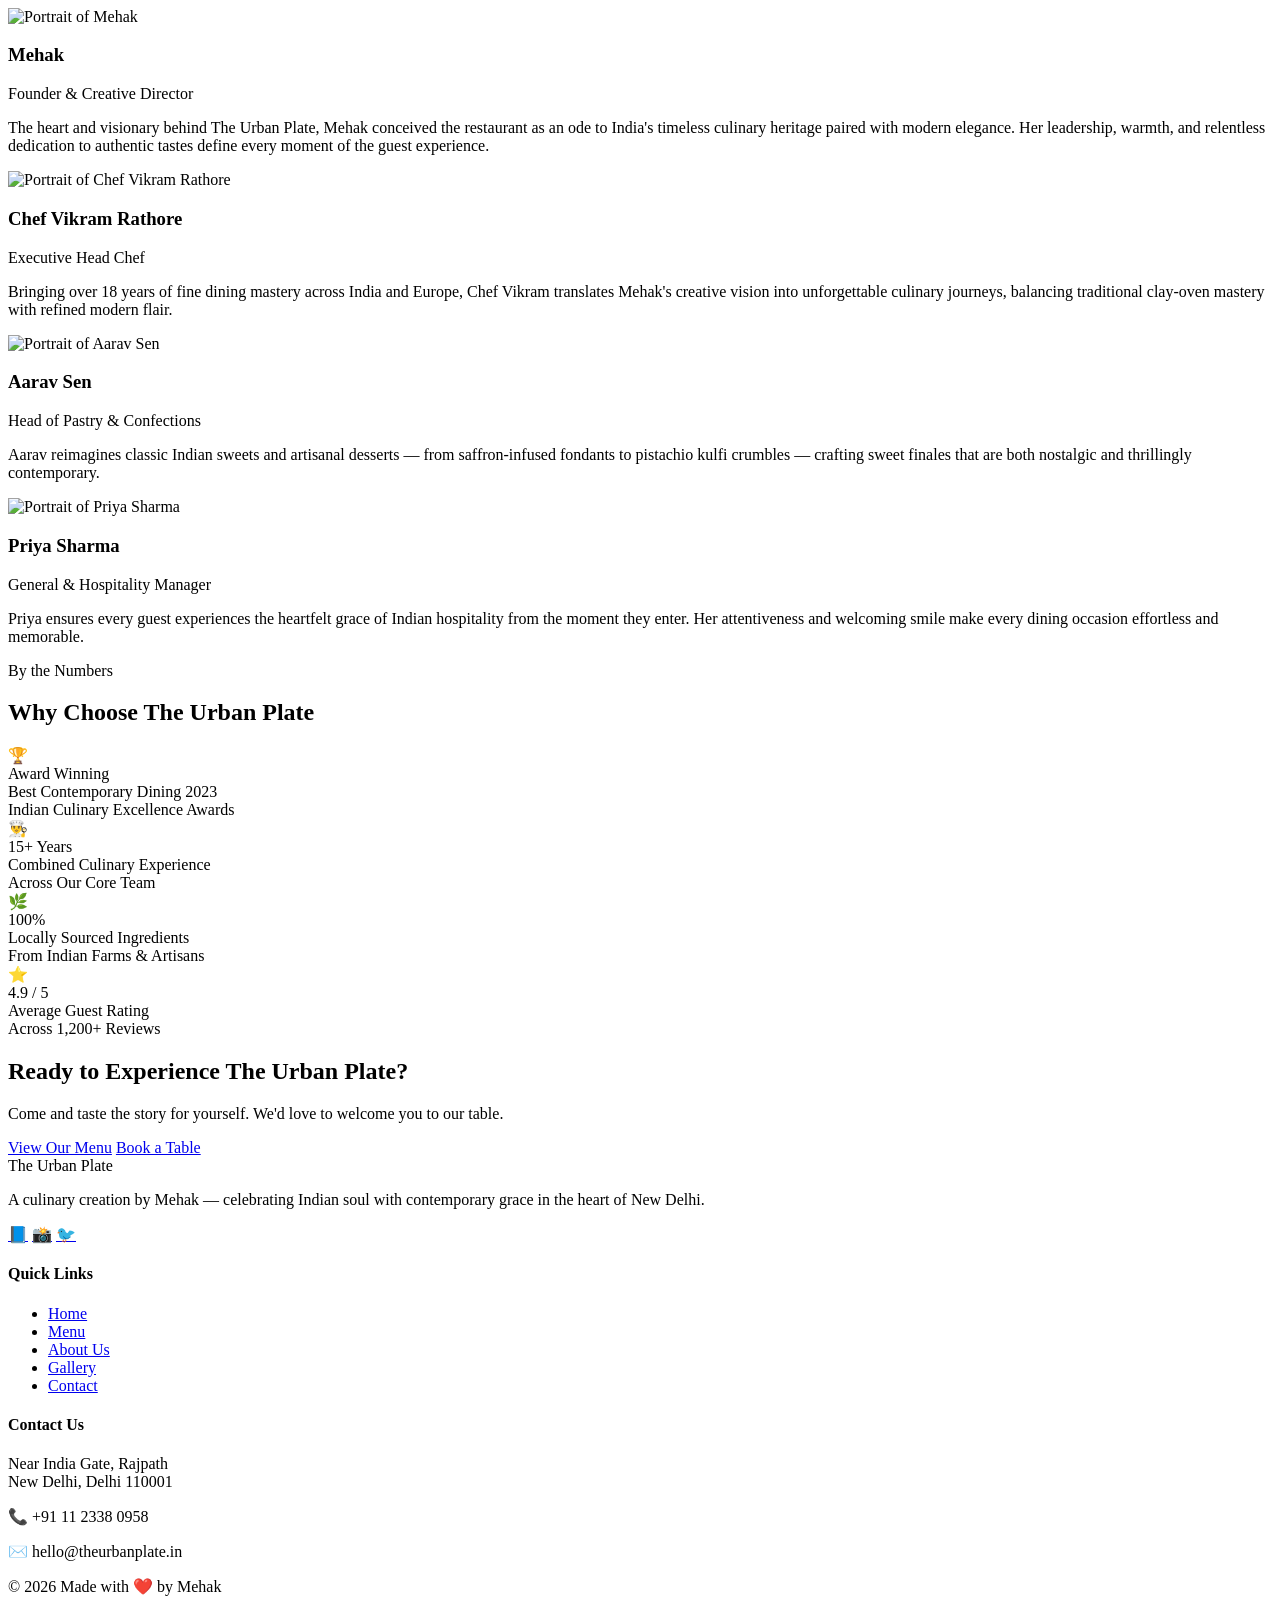
==== commit a8de2c1c: "minimised version of the code" ====
--- a/about.html
+++ b/about.html
@@ -16,7 +16,6 @@
 
   <!-- Stylesheets -->
   <link rel="stylesheet" href="css/style.css" />
-  <link rel="stylesheet" href="css/responsive.css" />
 </head>
 <body>
 
@@ -351,266 +350,6 @@
     </div>
   </footer>
 
-  <!-- ========== INLINE PAGE STYLES ========== -->
-  <!--
-    These scoped styles complement css/style.css for About-page-specific
-    layout. If style.css already defines these classes, they will be
-    overridden here — adjust as needed.
-  -->
-  <style>
-    /* ---- Utilities ---- */
-    .section-padding { padding: 5rem 1rem; }
-    .container { max-width: 1160px; margin: 0 auto; padding: 0 1.5rem; }
-    .centered { text-align: center; }
-
-    .section-eyebrow {
-      display: inline-block;
-      font-family: 'Inter', sans-serif;
-      font-size: 0.78rem;
-      font-weight: 600;
-      letter-spacing: 0.14em;
-      text-transform: uppercase;
-      color: var(--color-accent, #c9a85c);
-      margin-bottom: 0.5rem;
-    }
-    .section-title {
-      font-family: 'Playfair Display', serif;
-      font-size: clamp(1.8rem, 3.5vw, 2.6rem);
-      font-weight: 700;
-      line-height: 1.25;
-      color: var(--color-heading, #1a1a1a);
-      margin: 0 0 1rem;
-    }
-    .section-subtitle {
-      font-family: 'Inter', sans-serif;
-      font-size: 1rem;
-      color: var(--color-text-muted, #555);
-      max-width: 580px;
-      margin: 0 auto 2.5rem;
-      line-height: 1.7;
-    }
-    .section-header { margin-bottom: 3rem; }
-
-    /* ---- Story Section ---- */
-    .story-grid {
-      display: grid;
-      grid-template-columns: 1fr 1fr;
-      gap: 4rem;
-      align-items: center;
-    }
-    .story-text p {
-      font-family: 'Inter', sans-serif;
-      font-size: 1rem;
-      line-height: 1.8;
-      color: var(--color-text, #333);
-      margin-bottom: 1.2rem;
-    }
-    .story-text .section-title { margin-top: 0.4rem; }
-    .story-image {
-      width: 100%;
-      height: auto;
-      border-radius: 12px;
-      object-fit: cover;
-      display: block;
-      box-shadow: 0 12px 40px rgba(0,0,0,0.12);
-    }
-
-    /* ---- Values Section ---- */
-    .values-bg { background: var(--color-surface-alt, #f9f7f3); }
-    .values-grid {
-      display: grid;
-      grid-template-columns: repeat(3, 1fr);
-      gap: 2rem;
-    }
-    .value-card {
-      background: var(--color-surface, #fff);
-      border-radius: 14px;
-      padding: 2.5rem 2rem;
-      text-align: center;
-      box-shadow: 0 4px 20px rgba(0,0,0,0.07);
-      transition: transform 0.25s ease, box-shadow 0.25s ease;
-    }
-    .value-card:hover {
-      transform: translateY(-6px);
-      box-shadow: 0 10px 32px rgba(0,0,0,0.12);
-    }
-    .value-icon {
-      font-size: 2.8rem;
-      margin-bottom: 1rem;
-      display: block;
-    }
-    .value-title {
-      font-family: 'Playfair Display', serif;
-      font-size: 1.3rem;
-      font-weight: 700;
-      color: var(--color-heading, #1a1a1a);
-      margin-bottom: 0.75rem;
-    }
-    .value-desc {
-      font-family: 'Inter', sans-serif;
-      font-size: 0.95rem;
-      line-height: 1.75;
-      color: var(--color-text-muted, #555);
-    }
-
-    /* ---- Team Section ---- */
-    .team-grid {
-      display: grid;
-      grid-template-columns: repeat(4, 1fr);
-      gap: 2rem;
-    }
-    .team-card {
-      background: var(--color-surface, #fff);
-      border-radius: 14px;
-      overflow: hidden;
-      box-shadow: 0 4px 20px rgba(0,0,0,0.07);
-      text-align: center;
-      transition: transform 0.25s ease, box-shadow 0.25s ease;
-    }
-    .team-card:hover {
-      transform: translateY(-6px);
-      box-shadow: 0 10px 32px rgba(0,0,0,0.13);
-    }
-    .team-photo-wrap {
-      padding: 2rem 2rem 1rem;
-    }
-    .team-photo {
-      width: 140px;
-      height: 140px;
-      border-radius: 50%;
-      object-fit: cover;
-      display: block;
-      margin: 0 auto;
-      border: 4px solid var(--color-accent, #c9a85c);
-    }
-    .team-info { padding: 0 1.5rem 2rem; }
-    .team-name {
-      font-family: 'Playfair Display', serif;
-      font-size: 1.1rem;
-      font-weight: 700;
-      color: var(--color-heading, #1a1a1a);
-      margin: 0.75rem 0 0.3rem;
-    }
-    .team-role {
-      display: inline-block;
-      font-family: 'Inter', sans-serif;
-      font-size: 0.75rem;
-      font-weight: 600;
-      letter-spacing: 0.08em;
-      text-transform: uppercase;
-      color: var(--color-accent, #c9a85c);
-      background: rgba(201,168,92,0.12);
-      border-radius: 20px;
-      padding: 0.2em 0.8em;
-      margin-bottom: 0.9rem;
-    }
-    .team-bio {
-      font-family: 'Inter', sans-serif;
-      font-size: 0.88rem;
-      line-height: 1.7;
-      color: var(--color-text-muted, #555);
-    }
-
-    /* ---- Stats Section ---- */
-    .stats-bg { background: var(--color-surface-alt, #f9f7f3); }
-    .stats-grid {
-      display: grid;
-      grid-template-columns: repeat(4, 1fr);
-      gap: 2rem;
-    }
-    .stat-card {
-      background: var(--color-surface, #fff);
-      border-radius: 14px;
-      padding: 2.5rem 1.5rem;
-      text-align: center;
-      box-shadow: 0 4px 20px rgba(0,0,0,0.07);
-    }
-    .stat-icon { font-size: 2.4rem; margin-bottom: 0.8rem; display: block; }
-    .stat-value {
-      font-family: 'Playfair Display', serif;
-      font-size: 1.6rem;
-      font-weight: 700;
-      color: var(--color-heading, #1a1a1a);
-      margin-bottom: 0.4rem;
-    }
-    .stat-label {
-      font-family: 'Inter', sans-serif;
-      font-size: 0.85rem;
-      line-height: 1.6;
-      color: var(--color-text-muted, #666);
-    }
-
-    /* ---- CTA Banner ---- */
-    .cta-banner {
-      background: linear-gradient(135deg, #1a1a1a 0%, #2d2318 100%);
-      padding: 5rem 1rem;
-      text-align: center;
-    }
-    .cta-title {
-      font-family: 'Playfair Display', serif;
-      font-size: clamp(1.8rem, 3.5vw, 2.6rem);
-      font-weight: 700;
-      color: #fff;
-      margin-bottom: 0.8rem;
-    }
-    .cta-subtitle {
-      font-family: 'Inter', sans-serif;
-      font-size: 1rem;
-      color: rgba(255,255,255,0.75);
-      max-width: 500px;
-      margin: 0 auto 2rem;
-      line-height: 1.7;
-    }
-    .cta-buttons { display: flex; gap: 1rem; justify-content: center; flex-wrap: wrap; }
-    .btn {
-      display: inline-block;
-      font-family: 'Inter', sans-serif;
-      font-size: 0.95rem;
-      font-weight: 600;
-      padding: 0.85rem 2rem;
-      border-radius: 6px;
-      text-decoration: none;
-      transition: opacity 0.2s ease, transform 0.2s ease;
-    }
-    .btn:hover { opacity: 0.88; transform: translateY(-2px); }
-    .btn-primary {
-      background: var(--color-accent, #c9a85c);
-      color: #1a1a1a;
-    }
-    .btn-outline-light {
-      border: 2px solid rgba(255,255,255,0.7);
-      color: #fff;
-    }
-
-    /* ---- Responsive ---- */
-    @media (max-width: 1024px) {
-      .team-grid { grid-template-columns: repeat(2, 1fr); }
-      .stats-grid { grid-template-columns: repeat(2, 1fr); }
-    }
-    @media (max-width: 768px) {
-      .story-grid { grid-template-columns: 1fr; gap: 2.5rem; }
-      .values-grid { grid-template-columns: 1fr; }
-      .team-grid { grid-template-columns: repeat(2, 1fr); }
-      .stats-grid { grid-template-columns: repeat(2, 1fr); }
-    }
-    @media (max-width: 480px) {
-      .team-grid { grid-template-columns: 1fr; }
-      .stats-grid { grid-template-columns: 1fr; }
-    }
-
-    /* ---- Dark mode awareness ---- */
-    body.dark-mode .section-title  { color: #f0ece4; }
-    body.dark-mode .value-card,
-    body.dark-mode .team-card,
-    body.dark-mode .stat-card      { background: #2a2520; box-shadow: 0 4px 20px rgba(0,0,0,0.3); }
-    body.dark-mode .value-desc,
-    body.dark-mode .team-bio,
-    body.dark-mode .stat-label     { color: #b0a898; }
-    body.dark-mode .story-text p   { color: #c8bfb0; }
-    body.dark-mode .values-bg,
-    body.dark-mode .stats-bg       { background: #1e1b18; }
-  </style>
-
   <!-- ========== SCRIPTS ========== -->
   <script src="js/main.js" defer></script>
 
--- a/css/style.css
+++ b/css/style.css
@@ -1,134 +1,10 @@
-/* ============================================================
-   The Urban Plate — Main Stylesheet
-   Design System: Cream/Charcoal/Gold | Playfair Display + Inter
-   ============================================================ */
-
-/* ─────────────────────────────────────────
-   1. GOOGLE FONTS IMPORT
-───────────────────────────────────────── */
-@import url('https://fonts.googleapis.com/css2?family=Playfair+Display:ital,wght@0,400;0,500;0,600;0,700;1,400;1,500&family=Inter:wght@300;400;500;600;700&display=swap');
-
-/* ─────────────────────────────────────────
-   2. CSS CUSTOM PROPERTIES
-───────────────────────────────────────── */
-:root {
-  /* Colors */
-  --color-bg-primary:       #FAF7F2;
-  --color-bg-secondary:     #1C1C1E;
-  --color-bg-card:          #FFFFFF;
-  --color-bg-muted:         #F2EDE6;
-  --color-accent:           #D4820A;
-  --color-accent-dark:      #B56D08;
-  --color-accent-light:     #F0A030;
-  --color-text-primary:     #2C2C2E;
-  --color-text-muted:       #6B6B6B;
-  --color-text-light:       #FFFFFF;
-  --color-text-on-dark:     #E8E8E8;
-  --color-border:           #E0D9D0;
-  --color-border-dark:      #3A3A3C;
-  --color-success:          #2D7A4F;
-  --color-success-bg:       #E6F4ED;
-  --color-error:            #C0392B;
-  --color-error-bg:         #FDECEA;
-
-  /* Typography */
-  --font-heading:           'Playfair Display', Georgia, serif;
-  --font-body:              'Inter', system-ui, -apple-system, sans-serif;
-
-  /* Font Sizes (fluid) */
-  --fs-xs:    0.75rem;    /* 12px */
-  --fs-sm:    0.875rem;   /* 14px */
-  --fs-base:  1rem;       /* 16px */
-  --fs-md:    1.125rem;   /* 18px */
-  --fs-lg:    1.25rem;    /* 20px */
-  --fs-xl:    1.5rem;     /* 24px */
-  --fs-2xl:   2rem;       /* 32px */
-  --fs-3xl:   2.5rem;     /* 40px */
-  --fs-4xl:   3rem;       /* 48px */
-  --fs-5xl:   3.75rem;    /* 60px */
-  --fs-hero:  clamp(2.5rem, 6vw, 4.5rem);
-
-  /* Font Weights */
-  --fw-light:    300;
-  --fw-regular:  400;
-  --fw-medium:   500;
-  --fw-semibold: 600;
-  --fw-bold:     700;
-
-  /* Line Heights */
-  --lh-tight:   1.2;
-  --lh-snug:    1.35;
-  --lh-normal:  1.5;
-  --lh-relaxed: 1.75;
-
-  /* Spacing */
-  --space-1:   0.25rem;
-  --space-2:   0.5rem;
-  --space-3:   0.75rem;
-  --space-4:   1rem;
-  --space-5:   1.25rem;
-  --space-6:   1.5rem;
-  --space-8:   2rem;
-  --space-10:  2.5rem;
-  --space-12:  3rem;
-  --space-16:  4rem;
-  --space-20:  5rem;
-  --space-24:  6rem;
-
-  /* Layout */
-  --max-width:          1200px;
-  --container-padding:  clamp(1rem, 4vw, 2rem);
-  --header-height:      72px;
-
-  /* Border Radius */
-  --radius-sm:   4px;
-  --radius-md:   8px;
-  --radius-lg:   12px;
-  --radius-xl:   16px;
-  --radius-full: 9999px;
-
-  /* Shadows */
-  --shadow-xs:  0 1px 2px rgba(0, 0, 0, 0.06);
-  --shadow-sm:  0 2px 8px rgba(0, 0, 0, 0.08);
-  --shadow-md:  0 4px 16px rgba(0, 0, 0, 0.10);
-  --shadow-lg:  0 8px 32px rgba(0, 0, 0, 0.12);
-  --shadow-xl:  0 16px 48px rgba(0, 0, 0, 0.16);
-  --shadow-accent: 0 4px 20px rgba(212, 130, 10, 0.30);
-
-  /* Transitions */
-  --transition-fast:   0.15s ease;
-  --transition-base:   0.3s ease;
-  --transition-slow:   0.5s ease;
-
-  /* Z-Index Scale */
-  --z-below:   -1;
-  --z-base:     0;
-  --z-above:    1;
-  --z-dropdown: 100;
-  --z-sticky:   200;
-  --z-overlay:  300;
-  --z-modal:    400;
-  --z-toast:    500;
-}
-
-/* ─────────────────────────────────────────
-   3. RESET & BASE
-───────────────────────────────────────── */
-*,
-*::before,
-*::after {
-  box-sizing: border-box;
-  margin: 0;
-  padding: 0;
-}
-
+@import url('https://fonts.googleapis.com/css2?family=Playfair+Display:ital,wght@0,400;
 html {
   scroll-behavior: smooth;
   font-size: 16px;
   -webkit-text-size-adjust: 100%;
   text-size-adjust: 100%;
 }
-
 body {
   font-family: var(--font-body);
   font-size: var(--fs-base);
@@ -140,7 +16,6 @@
   -moz-osx-font-smoothing: grayscale;
   overflow-x: hidden;
 }
-
 img,
 picture,
 video,
@@ -149,189 +24,74 @@
   display: block;
   max-width: 100%;
 }
-
 input,
 button,
 textarea,
 select {
   font: inherit;
 }
-
 p,
 h1, h2, h3, h4, h5, h6 {
   overflow-wrap: break-word;
 }
-
 ul, ol {
   list-style: none;
 }
-
 a {
   color: inherit;
   text-decoration: none;
 }
-
 button {
   cursor: pointer;
   border: none;
   background: none;
 }
-
-/* ─────────────────────────────────────────
-   4. TYPOGRAPHY
-───────────────────────────────────────── */
 h1, h2, h3, h4 {
   font-family: var(--font-heading);
   font-weight: var(--fw-bold);
   line-height: var(--lh-tight);
   color: var(--color-text-primary);
 }
-
-h1 { font-size: var(--fs-4xl); }
-h2 { font-size: var(--fs-3xl); }
-h3 { font-size: var(--fs-2xl); }
-h4 { font-size: var(--fs-xl); }
-
+h1 {
+  font-size: var(--fs-4xl);
+}
+h2 {
+  font-size: var(--fs-3xl);
+}
+h3 {
+  font-size: var(--fs-2xl);
+}
+h4 {
+  font-size: var(--fs-xl);
+}
 h5, h6 {
   font-family: var(--font-body);
   font-weight: var(--fw-semibold);
   line-height: var(--lh-snug);
 }
-h5 { font-size: var(--fs-lg); }
-h6 { font-size: var(--fs-md); }
-
+h5 {
+  font-size: var(--fs-lg);
+}
+h6 {
+  font-size: var(--fs-md);
+}
 p {
   line-height: var(--lh-relaxed);
   color: var(--color-text-muted);
 }
-
 p + p {
   margin-top: var(--space-4);
 }
-
-strong { font-weight: var(--fw-semibold); color: var(--color-text-primary); }
-em     { font-style: italic; }
-
-small  { font-size: var(--fs-sm); }
-
-blockquote {
-  border-left: 4px solid var(--color-accent);
-  padding-left: var(--space-6);
-  font-family: var(--font-heading);
-  font-style: italic;
-  font-size: var(--fs-lg);
-  color: var(--color-text-primary);
-  margin: var(--space-8) 0;
-}
-
-/* ── Typography Utilities ── */
-.text-center   { text-align: center; }
-.text-left     { text-align: left; }
-.text-right    { text-align: right; }
-
-.text-accent   { color: var(--color-accent); }
-.text-muted    { color: var(--color-text-muted); }
-.text-light    { color: var(--color-text-light); }
-.text-dark     { color: var(--color-text-primary); }
-.text-on-dark  { color: var(--color-text-on-dark); }
-
-.text-sm   { font-size: var(--fs-sm); }
-.text-md   { font-size: var(--fs-md); }
-.text-lg   { font-size: var(--fs-lg); }
-.text-xl   { font-size: var(--fs-xl); }
-
-.font-heading  { font-family: var(--font-heading); }
-.font-body     { font-family: var(--font-body); }
-.fw-medium     { font-weight: var(--fw-medium); }
-.fw-semibold   { font-weight: var(--fw-semibold); }
-.fw-bold       { font-weight: var(--fw-bold); }
-
-.italic        { font-style: italic; }
-.uppercase     { text-transform: uppercase; letter-spacing: 0.08em; }
-.tracking-wide { letter-spacing: 0.05em; }
-
-/* ─────────────────────────────────────────
-   5. LAYOUT SYSTEM
-───────────────────────────────────────── */
 .container {
   width: 100%;
   max-width: var(--max-width);
   margin-inline: auto;
   padding-inline: var(--container-padding);
 }
-
-.container-sm {
-  max-width: 760px;
-  margin-inline: auto;
-  padding-inline: var(--container-padding);
-}
-
-/* Flexbox Utilities */
-.d-flex        { display: flex; }
-.d-inline-flex { display: inline-flex; }
-.flex-col      { flex-direction: column; }
-.flex-row      { flex-direction: row; }
-.flex-wrap     { flex-wrap: wrap; }
-.flex-nowrap   { flex-wrap: nowrap; }
-.align-center  { align-items: center; }
-.align-start   { align-items: flex-start; }
-.align-end     { align-items: flex-end; }
-.justify-center       { justify-content: center; }
-.justify-between      { justify-content: space-between; }
-.justify-end          { justify-content: flex-end; }
-.justify-start        { justify-content: flex-start; }
-.gap-2  { gap: var(--space-2); }
-.gap-4  { gap: var(--space-4); }
-.gap-6  { gap: var(--space-6); }
-.gap-8  { gap: var(--space-8); }
-.gap-12 { gap: var(--space-12); }
-
-/* Grid Utilities */
-.d-grid        { display: grid; }
-.grid-2 { grid-template-columns: repeat(2, 1fr); gap: var(--space-8); }
-.grid-3 { grid-template-columns: repeat(3, 1fr); gap: var(--space-8); }
-.grid-4 { grid-template-columns: repeat(4, 1fr); gap: var(--space-6); }
-
-/* Spacing Utilities */
-.mt-auto { margin-top: auto; }
-.mb-auto { margin-bottom: auto; }
-.mx-auto { margin-inline: auto; }
-
-.mt-4  { margin-top: var(--space-4); }
-.mt-6  { margin-top: var(--space-6); }
-.mt-8  { margin-top: var(--space-8); }
-.mt-12 { margin-top: var(--space-12); }
-.mb-4  { margin-bottom: var(--space-4); }
-.mb-6  { margin-bottom: var(--space-6); }
-.mb-8  { margin-bottom: var(--space-8); }
-
-.pt-8  { padding-top: var(--space-8); }
-.pb-8  { padding-bottom: var(--space-8); }
-
-/* Display Utilities */
-.d-none   { display: none; }
-.d-block  { display: block; }
-
-/* Width/Height Utilities */
-.w-full  { width: 100%; }
-.h-full  { height: 100%; }
-
-/* Position Utilities */
-.relative { position: relative; }
-.absolute  { position: absolute; }
-.fixed     { position: fixed; }
-
-/* Overflow */
-.overflow-hidden { overflow: hidden; }
-
-/* ─────────────────────────────────────────
-   6. SECTION & HEADING UTILITIES
-───────────────────────────────────────── */
 .section-padding {
   padding-top: 80px;
   padding-bottom: 80px;
 }
-
 .section-heading {
   font-family: var(--font-heading);
   font-size: var(--fs-3xl);
@@ -341,7 +101,6 @@
   position: relative;
   display: inline-block;
 }
-
 .section-heading::after {
   content: '';
   display: block;
@@ -351,41 +110,23 @@
   margin-top: var(--space-3);
   border-radius: var(--radius-full);
 }
-
 .section-heading.centered {
   display: block;
   text-align: center;
 }
-
 .section-heading.centered::after {
   margin-inline: auto;
 }
-
 .section-subheading {
   font-size: var(--fs-md);
   color: var(--color-text-muted);
   line-height: var(--lh-relaxed);
   max-width: 600px;
 }
-
 .section-subheading.centered {
   margin-inline: auto;
   text-align: center;
 }
-
-.section-label {
-  font-family: var(--font-body);
-  font-size: var(--fs-xs);
-  font-weight: var(--fw-semibold);
-  text-transform: uppercase;
-  letter-spacing: 0.12em;
-  color: var(--color-accent);
-  margin-bottom: var(--space-3);
-}
-
-/* ─────────────────────────────────────────
-   7. HEADER & NAVIGATION
-───────────────────────────────────────── */
 .site-header {
   position: fixed;
   top: 0;
@@ -400,16 +141,14 @@
   -webkit-backdrop-filter: blur(14px) saturate(180%);
   border-bottom: 1px solid rgba(212, 130, 10, 0.15);
   transition: background-color 0.3s ease,
-              box-shadow 0.3s ease,
-              height 0.3s ease;
-}
-
+  box-shadow 0.3s ease,
+  height 0.3s ease;
+}
 .site-header.scrolled {
   height: 68px;
   background-color: rgba(250, 247, 242, 0.98);
   box-shadow: 0 4px 20px rgba(0, 0, 0, 0.08);
 }
-
 .site-header .container,
 .header-inner {
   display: flex;
@@ -417,8 +156,6 @@
   justify-content: space-between;
   width: 100%;
 }
-
-/* Logo */
 .logo,
 .site-logo {
   display: flex;
@@ -427,7 +164,6 @@
   text-decoration: none;
   flex-shrink: 0;
 }
-
 .logo-name,
 .site-logo__name {
   font-family: var(--font-heading, 'Playfair Display', Georgia, serif);
@@ -436,12 +172,10 @@
   color: var(--color-text-primary, #2C2C2E);
   letter-spacing: -0.01em;
 }
-
 .logo-name span,
 .site-logo__name span {
   color: var(--color-accent, #D4820A);
 }
-
 .logo-tagline,
 .site-logo__tagline {
   font-family: var(--font-body, 'Inter', sans-serif);
@@ -452,15 +186,12 @@
   color: var(--color-accent, #D4820A);
   margin-top: 2px;
 }
-
-/* Primary Navigation */
 .main-nav,
 .site-nav {
   display: flex;
   align-items: center;
   gap: 1.5rem;
 }
-
 .nav-links,
 .nav-list {
   display: flex;
@@ -470,14 +201,12 @@
   margin: 0;
   padding: 0;
 }
-
 .nav-links li,
 .nav-list li {
   list-style: none;
   margin: 0;
   padding: 0;
 }
-
 .nav-link {
   display: inline-block;
   font-family: var(--font-body, 'Inter', sans-serif);
@@ -491,7 +220,6 @@
   transition: color 0.2s ease;
   white-space: nowrap;
 }
-
 .nav-link::after {
   content: '';
   position: absolute;
@@ -505,55 +233,19 @@
   transform-origin: center;
   transition: transform 0.25s ease;
 }
-
 .nav-link:hover {
   color: var(--color-accent, #D4820A);
 }
-
 .nav-link:hover::after,
 .nav-link.nav-active::after,
 .nav-link.active::after {
   transform: scaleX(1);
 }
-
 .nav-link.nav-active,
 .nav-link.active {
   color: var(--color-accent, #D4820A);
   font-weight: 600;
 }
-
-/* Dark mode toggle */
-.dark-mode-btn,
-#dark-mode-toggle {
-  background: rgba(0, 0, 0, 0.05);
-  border: 1px solid rgba(0, 0, 0, 0.1);
-  border-radius: 50%;
-  width: 38px;
-  height: 38px;
-  display: flex;
-  align-items: center;
-  justify-content: center;
-  cursor: pointer;
-  font-size: 1.1rem;
-  transition: all 0.2s ease;
-  padding: 0;
-  line-height: 1;
-  color: var(--color-text-primary, #2C2C2E);
-}
-
-.dark-mode-btn:hover,
-#dark-mode-toggle:hover {
-  background: rgba(212, 130, 10, 0.15);
-  border-color: var(--color-accent, #D4820A);
-  transform: rotate(15deg);
-}
-
-/* Nav CTA */
-.nav-cta {
-  margin-left: var(--space-4);
-}
-
-/* Hamburger Toggle */
 .nav-toggle {
   display: none;
   flex-direction: column;
@@ -571,45 +263,13 @@
   color: var(--color-text-primary, #2C2C2E);
   font-size: 1.4rem;
 }
-
 .nav-toggle:hover {
   background-color: var(--color-bg-muted);
 }
-
 .nav-toggle .hamburger {
   font-size: 1.4rem;
   line-height: 1;
 }
-
-.nav-toggle__bar {
-  display: block;
-  width: 22px;
-  height: 2px;
-  background-color: var(--color-text-primary);
-  border-radius: var(--radius-full);
-  transition: transform var(--transition-base), opacity var(--transition-base);
-}
-}
-
-.nav-toggle[aria-expanded="true"] .nav-toggle__bar:nth-child(1) {
-  transform: translateY(7px) rotate(45deg);
-}
-.nav-toggle[aria-expanded="true"] .nav-toggle__bar:nth-child(2) {
-  opacity: 0;
-  transform: scaleX(0);
-}
-.nav-toggle[aria-expanded="true"] .nav-toggle__bar:nth-child(3) {
-  transform: translateY(-7px) rotate(-45deg);
-}
-
-/* Page offset for fixed header */
-.page-content {
-  padding-top: var(--header-height);
-}
-
-/* ─────────────────────────────────────────
-   8. HERO SECTION
-───────────────────────────────────────── */
 .hero {
   position: relative;
   min-height: 100vh;
@@ -623,35 +283,18 @@
   background-repeat: no-repeat;
   background-attachment: fixed;
 }
-
-.hero__bg {
-  position: absolute;
-  inset: 0;
-  background-size: cover;
-  background-position: center;
-  background-repeat: no-repeat;
-  background-attachment: fixed;
-  transform: scale(1.04);
-  transition: transform 8s ease;
-}
-
-.hero.loaded .hero__bg {
-  transform: scale(1);
-}
-
 .hero-overlay,
 .hero__overlay {
   position: absolute;
   inset: 0;
   background: linear-gradient(
-    180deg,
-    rgba(18, 18, 20, 0.45) 0%,
-    rgba(18, 18, 20, 0.25) 50%,
-    rgba(18, 18, 20, 0.60) 100%
+  180deg,
+  rgba(18, 18, 20, 0.45) 0%,
+  rgba(18, 18, 20, 0.25) 50%,
+  rgba(18, 18, 20, 0.60) 100%
   );
   z-index: 1;
 }
-
 .hero-content,
 .hero__content {
   position: relative;
@@ -665,7 +308,6 @@
   flex-direction: column;
   align-items: center;
 }
-
 .hero-eyebrow,
 .hero__label {
   display: inline-block;
@@ -679,7 +321,6 @@
   opacity: 0.95;
   text-shadow: 0 2px 8px rgba(0, 0, 0, 0.9);
 }
-
 .hero-title,
 .hero__heading {
   font-family: var(--font-heading);
@@ -690,13 +331,11 @@
   margin-bottom: var(--space-6);
   text-shadow: 0 4px 24px rgba(0, 0, 0, 0.85), 0 2px 8px rgba(0, 0, 0, 0.95);
 }
-
 .hero-title em,
 .hero__heading em {
   font-style: italic;
   color: var(--color-accent-light);
 }
-
 .hero-subtitle,
 .hero__subtext {
   font-family: var(--font-body);
@@ -709,7 +348,6 @@
   font-weight: 400;
   text-shadow: 0 2px 12px rgba(0, 0, 0, 0.85), 0 1px 4px rgba(0, 0, 0, 0.9);
 }
-
 .hero-cta,
 .hero__actions {
   display: flex;
@@ -717,35 +355,6 @@
   justify-content: center;
   flex-wrap: wrap;
 }
-
-/* Hero scroll indicator */
-.hero__scroll {
-  position: absolute;
-  bottom: var(--space-8);
-  left: 50%;
-  transform: translateX(-50%);
-  z-index: 2;
-  display: flex;
-  flex-direction: column;
-  align-items: center;
-  gap: var(--space-2);
-  color: rgba(255, 255, 255, 0.6);
-  font-size: var(--fs-xs);
-  letter-spacing: 0.1em;
-  text-transform: uppercase;
-  animation: fadeInUp 1s ease 0.6s both;
-}
-
-.hero__scroll-line {
-  width: 1px;
-  height: 40px;
-  background: linear-gradient(to bottom, rgba(255,255,255,0.6), transparent);
-  animation: scrollPulse 2s ease-in-out infinite;
-}
-
-/* ─────────────────────────────────────────
-   9. BUTTONS
-───────────────────────────────────────── */
 .btn,
 .btn-primary,
 .btn-secondary,
@@ -766,129 +375,67 @@
   cursor: pointer;
   text-decoration: none;
   transition: background-color var(--transition-base),
-              color var(--transition-base),
-              border-color var(--transition-base),
-              box-shadow var(--transition-base),
-              transform var(--transition-fast);
+  color var(--transition-base),
+  border-color var(--transition-base),
+  box-shadow var(--transition-base),
+  transform var(--transition-fast);
   white-space: nowrap;
   user-select: none;
   line-height: 1;
 }
-
 .btn:focus-visible,
 .btn-primary:focus-visible,
 .btn-secondary:focus-visible {
   outline: 3px solid var(--color-accent);
   outline-offset: 3px;
 }
-
 .btn:active,
 .btn-primary:active,
 .btn-secondary:active {
   transform: translateY(1px);
 }
-
-/* Primary */
 .btn-primary {
   background-color: var(--color-accent);
   color: #FFFFFF !important;
   border-color: var(--color-accent);
   box-shadow: 0 4px 14px rgba(212, 130, 10, 0.35);
 }
-
 .btn-primary:hover {
   background-color: var(--color-accent-dark);
   border-color: var(--color-accent-dark);
   box-shadow: var(--shadow-accent);
   transform: translateY(-2px);
 }
-
-/* Secondary (outline, for dark backgrounds) */
 .btn-secondary {
   background-color: transparent;
   color: #FFFFFF;
   border-color: rgba(255, 255, 255, 0.70);
 }
-
 .btn-secondary:hover {
   background-color: rgba(255, 255, 255, 0.12);
   border-color: #FFFFFF;
   transform: translateY(-2px);
 }
-
-/* Outline dark (for light backgrounds) */
-.btn-outline-dark {
-  background-color: transparent;
-  color: var(--color-text-primary);
-  border-color: var(--color-border);
-}
-
-.btn-outline-dark:hover {
-  border-color: var(--color-accent);
-  color: var(--color-accent);
-  transform: translateY(-2px);
-}
-
-/* Accent ghost */
-.btn-ghost-accent {
-  background-color: transparent;
-  color: var(--color-accent);
-  border-color: var(--color-accent);
-}
-
-.btn-ghost-accent:hover {
-  background-color: var(--color-accent);
-  color: #FFFFFF;
-  box-shadow: var(--shadow-accent);
-  transform: translateY(-2px);
-}
-
-/* Button Sizes */
-.btn-sm {
-  padding: 0.5rem 1.25rem;
-  font-size: var(--fs-xs);
-}
-
-.btn-lg {
-  padding: 1rem 2.25rem;
-  font-size: var(--fs-base);
-}
-
-/* Icon Button */
-.btn-icon {
-  width: 44px;
-  height: 44px;
-  padding: 0;
-  border-radius: var(--radius-md);
-}
-
-/* Disabled state */
 .btn:disabled,
 .btn[aria-disabled="true"] {
   opacity: 0.5;
   cursor: not-allowed;
   pointer-events: none;
 }
-
-/* ─────────────────────────────────────────
-   10. CARDS
-───────────────────────────────────────── */
 .card {
   background-color: var(--color-bg-card);
   border-radius: var(--radius-md);
   overflow: hidden;
   box-shadow: var(--shadow-sm);
   transition: transform var(--transition-base),
-              box-shadow var(--transition-base);
+  box-shadow var(--transition-base);
   display: flex;
   flex-direction: column;
 }
-
 .card:hover {
   transform: translateY(-4px);
   box-shadow: var(--shadow-lg);
 }
-
 .card-img {
   width: 100%;
   aspect-ratio: 4 / 3;
@@ -897,7 +444,6 @@
   background-color: var(--color-bg-muted);
   flex-shrink: 0;
 }
-
 .card-img img {
   width: 100%;
   height: 100%;
@@ -905,23 +451,9 @@
   display: block;
   transition: transform var(--transition-slow);
 }
-
 .card:hover .card-img img {
   transform: scale(1.05);
 }
-
-.card-img-overlay {
-  position: absolute;
-  inset: 0;
-  background: linear-gradient(to top, rgba(28, 28, 30, 0.6) 0%, transparent 50%);
-  opacity: 0;
-  transition: opacity var(--transition-base);
-}
-
-.card:hover .card-img-overlay {
-  opacity: 1;
-}
-
 .card-body {
   padding: var(--space-6);
   flex: 1;
@@ -929,14 +461,6 @@
   flex-direction: column;
   gap: var(--space-3);
 }
-
-.card-meta {
-  display: flex;
-  align-items: center;
-  justify-content: space-between;
-  gap: var(--space-3);
-}
-
 .card-tag {
   display: inline-block;
   font-size: var(--fs-xs);
@@ -948,7 +472,6 @@
   padding: 0.2rem 0.65rem;
   border-radius: var(--radius-full);
 }
-
 .card-title {
   font-family: var(--font-heading);
   font-size: var(--fs-lg);
@@ -956,7 +479,6 @@
   color: var(--color-text-primary);
   line-height: var(--lh-snug);
 }
-
 .card-desc,
 .card-text {
   font-size: var(--fs-sm);
@@ -964,7 +486,6 @@
   line-height: var(--lh-relaxed);
   flex: 1;
 }
-
 .card-badge {
   font-size: var(--fs-xs);
   font-weight: var(--fw-medium);
@@ -974,14 +495,12 @@
   padding: 0.2rem 0.6rem;
   border-radius: var(--radius-full);
 }
-
 .card-price {
   font-size: var(--fs-lg);
   font-weight: var(--fw-bold);
   color: var(--color-accent);
   font-family: var(--font-heading);
 }
-
 .card-footer {
   padding: var(--space-4) var(--space-6);
   border-top: 1px solid var(--color-border);
@@ -991,32 +510,11 @@
   gap: var(--space-3);
   flex-wrap: wrap;
 }
-
-/* Featured card variant */
-.card-featured {
-  border: 2px solid var(--color-accent);
-}
-
-/* Horizontal card */
-.card-horizontal {
-  flex-direction: row;
-}
-
-.card-horizontal .card-img {
-  width: 180px;
-  aspect-ratio: unset;
-  flex-shrink: 0;
-}
-
-/* ─────────────────────────────────────────
-   11. MENU PAGE
-───────────────────────────────────────── */
 .menu-hero {
   padding: calc(var(--header-height) + var(--space-16)) 0 var(--space-16);
   background: linear-gradient(135deg, var(--color-bg-muted) 0%, var(--color-bg-primary) 100%);
   text-align: center;
 }
-
 .menu-controls {
   padding: 1.5rem 0;
   background-color: var(--color-bg-primary);
@@ -1024,7 +522,6 @@
   position: relative;
   z-index: 10;
 }
-
 .menu-controls .container {
   display: flex;
   align-items: center;
@@ -1032,15 +529,12 @@
   gap: 1.5rem;
   flex-wrap: wrap;
 }
-
-/* Filter Buttons */
 .menu-filters {
   display: flex;
   flex-wrap: wrap;
   gap: var(--space-2);
   align-items: center;
 }
-
 .filter-btn {
   display: inline-flex;
   align-items: center;
@@ -1057,12 +551,10 @@
   user-select: none;
   white-space: nowrap;
 }
-
 .filter-btn:hover {
   border-color: var(--color-accent);
   color: var(--color-accent);
 }
-
 .filter-btn.active,
 .filter-btn[aria-pressed="true"] {
   background-color: var(--color-accent);
@@ -1070,21 +562,10 @@
   color: #FFFFFF;
   box-shadow: var(--shadow-accent);
 }
-
-.filter-btn .count {
-  font-size: var(--fs-xs);
-  background-color: rgba(0, 0, 0, 0.12);
-  border-radius: var(--radius-full);
-  padding: 0.1rem 0.4rem;
-  line-height: 1.4;
-}
-
-/* Search Bar */
 .search-wrapper {
   max-width: 440px;
   width: 100%;
 }
-
 .search-bar,
 .search-wrapper input {
   width: 100%;
@@ -1097,54 +578,23 @@
   border-radius: var(--radius-full);
   outline: none;
   transition: border-color var(--transition-fast),
-              box-shadow var(--transition-fast);
-}
-
+  box-shadow var(--transition-fast);
+}
 .search-bar:focus,
 .search-wrapper input:focus {
   border-color: var(--color-accent);
   box-shadow: 0 0 0 3px rgba(212, 130, 10, 0.15);
 }
-
-/* Menu Section & Grid */
 .menu-section {
   padding: 2.5rem 0 5rem;
   background-color: var(--color-bg-primary);
 }
-
 .menu-grid {
   display: grid;
   grid-template-columns: repeat(auto-fill, minmax(280px, 1fr));
   gap: var(--space-6);
   padding: 0;
 }
-
-/* Menu item card specialization */
-.menu-item-card .card-img {
-  aspect-ratio: 4 / 3;
-}
-
-.menu-item-card .dietary-icons {
-  display: flex;
-  gap: var(--space-2);
-  margin-top: auto;
-}
-
-.dietary-icon {
-  width: 22px;
-  height: 22px;
-  border-radius: var(--radius-full);
-  background-color: var(--color-bg-muted);
-  display: flex;
-  align-items: center;
-  justify-content: center;
-  font-size: 11px;
-  font-weight: var(--fw-bold);
-  color: var(--color-text-muted);
-  title: attr(title);
-}
-
-/* Empty State */
 .empty-state {
   grid-column: 1 / -1;
   display: flex;
@@ -1155,330 +605,18 @@
   padding: var(--space-24) var(--space-8);
   gap: var(--space-4);
 }
-
-.empty-state__icon {
-  width: 72px;
-  height: 72px;
-  border-radius: var(--radius-full);
-  background-color: var(--color-bg-muted);
-  display: flex;
-  align-items: center;
-  justify-content: center;
-  font-size: 2rem;
-  margin-bottom: var(--space-4);
-}
-
-.empty-state__title {
-  font-family: var(--font-heading);
-  font-size: var(--fs-xl);
-  color: var(--color-text-primary);
-}
-
-.empty-state__text {
-  font-size: var(--fs-sm);
-  color: var(--color-text-muted);
-  max-width: 320px;
-}
-
-/* Category section headings in menu */
-.menu-category {
-  padding-top: var(--space-12);
-}
-
-.menu-category__header {
-  display: flex;
-  align-items: center;
-  gap: var(--space-4);
-  margin-bottom: var(--space-8);
-}
-
-.menu-category__divider {
-  flex: 1;
-  height: 1px;
-  background-color: var(--color-border);
-}
-
-/* ─────────────────────────────────────────
-   12. GALLERY PAGE
-───────────────────────────────────────── */
 .gallery-grid {
   display: grid;
   grid-template-columns: repeat(auto-fill, minmax(300px, 1fr));
   gap: var(--space-4);
   padding: var(--space-8) 0;
 }
-
-.gallery-item {
-  position: relative;
-  overflow: hidden;
-  border-radius: var(--radius-md);
-  background-color: var(--color-bg-muted);
-  cursor: pointer;
-}
-
-.gallery-item img {
-  width: 100%;
-  height: 100%;
-  object-fit: cover;
-  display: block;
-  aspect-ratio: 1 / 1;
-  transition: transform var(--transition-slow);
-}
-
-.gallery-item:hover img {
-  transform: scale(1.07);
-}
-
-.gallery-item__overlay {
-  position: absolute;
-  inset: 0;
-  background: rgba(28, 28, 30, 0.55);
-  opacity: 0;
-  transition: opacity var(--transition-base);
-  display: flex;
-  align-items: center;
-  justify-content: center;
-}
-
-.gallery-item:hover .gallery-item__overlay {
-  opacity: 1;
-}
-
-.gallery-item__overlay-icon {
-  color: #FFFFFF;
-  font-size: 2rem;
-}
-
-/* Featured / large gallery items */
-.gallery-item--featured {
-  grid-column: span 2;
-  grid-row: span 2;
-}
-
-.gallery-item--featured img {
-  aspect-ratio: unset;
-  height: 100%;
-  min-height: 300px;
-}
-
-/* Slideshow */
-.slideshow-section {
-  background-color: var(--color-bg-secondary);
-  padding: var(--space-16) 0;
-}
-
-.slideshow-container {
-  position: relative;
-  width: 100%;
-  overflow: hidden;
-  border-radius: var(--radius-lg);
-  max-height: 540px;
-  background-color: #000;
-}
-
-.slide {
-  position: absolute;
-  inset: 0;
-  opacity: 0;
-  transition: opacity var(--transition-slow);
-  display: flex;
-  align-items: center;
-  justify-content: center;
-}
-
-.slide.active {
-  opacity: 1;
-  position: relative;
-}
-
-.slide img {
-  width: 100%;
-  height: 100%;
-  object-fit: cover;
-  max-height: 540px;
-}
-
-.slide__caption {
-  position: absolute;
-  bottom: 0;
-  left: 0;
-  right: 0;
-  padding: var(--space-6) var(--space-8);
-  background: linear-gradient(to top, rgba(0,0,0,0.75), transparent);
-  color: #FFFFFF;
-}
-
-.slide__caption h3 {
-  color: #FFFFFF;
-  font-size: var(--fs-xl);
-  margin-bottom: var(--space-1);
-}
-
-.slide__caption p {
-  color: rgba(255,255,255,0.75);
-  font-size: var(--fs-sm);
-}
-
-/* Slideshow Controls */
-.slideshow-controls {
-  position: absolute;
-  inset: 0;
-  display: flex;
-  align-items: center;
-  justify-content: space-between;
-  padding: 0 var(--space-4);
-  pointer-events: none;
-  z-index: 10;
-}
-
-.slideshow-btn {
-  pointer-events: all;
-  width: 48px;
-  height: 48px;
-  border-radius: var(--radius-full);
-  background-color: rgba(255, 255, 255, 0.18);
-  border: 1.5px solid rgba(255, 255, 255, 0.3);
-  backdrop-filter: blur(8px);
-  -webkit-backdrop-filter: blur(8px);
-  color: #FFFFFF;
-  display: flex;
-  align-items: center;
-  justify-content: center;
-  cursor: pointer;
-  transition: background-color var(--transition-fast),
-              transform var(--transition-fast);
-  font-size: 1.25rem;
-}
-
-.slideshow-btn:hover {
-  background-color: rgba(212, 130, 10, 0.75);
-  border-color: var(--color-accent);
-  transform: scale(1.08);
-}
-
-/* Slideshow Dots */
-.slideshow-dots {
-  display: flex;
-  justify-content: center;
-  gap: var(--space-2);
-  margin-top: var(--space-5);
-}
-
-.slideshow-dot {
-  width: 10px;
-  height: 10px;
-  border-radius: var(--radius-full);
-  background-color: rgba(255, 255, 255, 0.35);
-  border: none;
-  cursor: pointer;
-  padding: 0;
-  transition: background-color var(--transition-fast),
-              transform var(--transition-fast),
-              width var(--transition-base);
-}
-
-.slideshow-dot.active {
-  background-color: var(--color-accent);
-  width: 28px;
-}
-
-/* ─────────────────────────────────────────
-   13. ABOUT PAGE
-───────────────────────────────────────── */
-/* Story Section — two column */
-.story-section {
-  display: grid;
-  grid-template-columns: 1fr 1fr;
-  gap: var(--space-16);
-  align-items: center;
-  padding: var(--space-16) 0;
-}
-
-.story-section.reversed {
-  direction: rtl;
-}
-
-.story-section.reversed > * {
-  direction: ltr;
-}
-
-.story-section__image {
-  position: relative;
-  border-radius: var(--radius-lg);
-  overflow: hidden;
-  aspect-ratio: 4 / 5;
-}
-
-.story-section__image img {
-  width: 100%;
-  height: 100%;
-  object-fit: cover;
-}
-
-.story-section__image::before {
-  content: '';
-  position: absolute;
-  top: -16px;
-  left: -16px;
-  right: 16px;
-  bottom: 16px;
-  border: 2px solid var(--color-accent);
-  border-radius: var(--radius-lg);
-  z-index: var(--z-below);
-}
-
-.story-section__content {
-  padding: var(--space-6);
-}
-
-.story-section__content .section-heading {
-  margin-bottom: var(--space-6);
-}
-
-.story-section__content p {
-  margin-bottom: var(--space-5);
-}
-
-.story-stat {
-  display: flex;
-  gap: var(--space-8);
-  margin-top: var(--space-8);
-  padding-top: var(--space-8);
-  border-top: 1px solid var(--color-border);
-}
-
-.story-stat__item {
-  display: flex;
-  flex-direction: column;
-  gap: var(--space-1);
-}
-
-.story-stat__number {
-  font-family: var(--font-heading);
-  font-size: var(--fs-3xl);
-  font-weight: var(--fw-bold);
-  color: var(--color-accent);
-  line-height: 1;
-}
-
-.story-stat__label {
-  font-size: var(--fs-sm);
-  color: var(--color-text-muted);
-}
-
-/* Values Grid */
-.values-section {
-  background-color: var(--color-bg-muted);
-  padding: var(--space-20) 0;
-}
-
 .values-grid {
   display: grid;
   grid-template-columns: repeat(3, 1fr);
   gap: var(--space-8);
   margin-top: var(--space-12);
 }
-
 .value-card {
   background-color: var(--color-bg-card);
   border-radius: var(--radius-md);
@@ -1487,51 +625,16 @@
   box-shadow: var(--shadow-sm);
   transition: transform var(--transition-base), box-shadow var(--transition-base);
 }
-
 .value-card:hover {
   transform: translateY(-4px);
   box-shadow: var(--shadow-md);
 }
-
-.value-card__icon {
-  width: 60px;
-  height: 60px;
-  border-radius: var(--radius-full);
-  background-color: rgba(212, 130, 10, 0.10);
-  display: flex;
-  align-items: center;
-  justify-content: center;
-  margin: 0 auto var(--space-5);
-  font-size: 1.75rem;
-  color: var(--color-accent);
-}
-
-.value-card__title {
-  font-family: var(--font-heading);
-  font-size: var(--fs-lg);
-  font-weight: var(--fw-bold);
-  color: var(--color-text-primary);
-  margin-bottom: var(--space-3);
-}
-
-.value-card__text {
-  font-size: var(--fs-sm);
-  color: var(--color-text-muted);
-  line-height: var(--lh-relaxed);
-}
-
-/* Team Grid */
-.team-section {
-  padding: var(--space-20) 0;
-}
-
 .team-grid {
   display: grid;
   grid-template-columns: repeat(auto-fill, minmax(220px, 1fr));
   gap: var(--space-8);
   margin-top: var(--space-12);
 }
-
 .team-card {
   display: flex;
   flex-direction: column;
@@ -1544,125 +647,33 @@
   box-shadow: var(--shadow-sm);
   transition: transform var(--transition-base), box-shadow var(--transition-base);
 }
-
 .team-card:hover {
   transform: translateY(-4px);
   box-shadow: var(--shadow-md);
 }
-
-.team-card__photo {
-  width: 110px;
-  height: 110px;
-  border-radius: var(--radius-full);
-  overflow: hidden;
-  border: 3px solid var(--color-accent);
-  flex-shrink: 0;
-  background-color: var(--color-bg-muted);
-}
-
-.team-card__photo img {
-  width: 100%;
-  height: 100%;
-  object-fit: cover;
-}
-
-.team-card__name {
-  font-family: var(--font-heading);
-  font-size: var(--fs-lg);
-  font-weight: var(--fw-bold);
-  color: var(--color-text-primary);
-  margin-bottom: var(--space-1);
-}
-
-.team-card__role {
-  font-size: var(--fs-sm);
-  font-weight: var(--fw-medium);
-  color: var(--color-accent);
-  text-transform: uppercase;
-  letter-spacing: 0.08em;
-}
-
-.team-card__bio {
-  font-size: var(--fs-sm);
-  color: var(--color-text-muted);
-  line-height: var(--lh-relaxed);
-}
-
-/* ─────────────────────────────────────────
-   14. CONTACT & RESERVATIONS PAGE
-───────────────────────────────────────── */
 .contact-section {
   padding: var(--space-20) 0;
 }
-
 .contact-grid {
   display: grid;
   grid-template-columns: 1fr 1.4fr;
   gap: var(--space-16);
   align-items: start;
 }
-
-/* Contact Info Column */
 .contact-info {
   display: flex;
   flex-direction: column;
   gap: var(--space-8);
 }
-
 .contact-info-item {
   display: flex;
   gap: var(--space-5);
   align-items: flex-start;
 }
-
-.contact-info-item__icon {
-  width: 44px;
-  height: 44px;
-  border-radius: var(--radius-md);
-  background-color: rgba(212, 130, 10, 0.10);
-  display: flex;
-  align-items: center;
-  justify-content: center;
-  color: var(--color-accent);
-  font-size: 1.1rem;
-  flex-shrink: 0;
-}
-
-.contact-info-item__content {
-  display: flex;
-  flex-direction: column;
-  gap: var(--space-1);
-}
-
-.contact-info-item__label {
-  font-size: var(--fs-xs);
-  font-weight: var(--fw-semibold);
-  letter-spacing: 0.08em;
-  text-transform: uppercase;
-  color: var(--color-text-muted);
-}
-
-.contact-info-item__value {
-  font-size: var(--fs-base);
-  font-weight: var(--fw-medium);
-  color: var(--color-text-primary);
-}
-
-.contact-info-item__value a {
-  color: var(--color-accent);
-  transition: color var(--transition-fast);
-}
-
-.contact-info-item__value a:hover {
-  color: var(--color-accent-dark);
-}
-
-/* Hours Table */
 .hours-table {
   width: 100%;
   border-collapse: collapse;
 }
-
 .hours-table tr {
   display: grid;
   grid-template-columns: 1fr auto;
@@ -1670,27 +681,17 @@
   border-bottom: 1px solid var(--color-border);
   gap: var(--space-4);
 }
-
 .hours-table tr:last-child {
   border-bottom: none;
 }
-
 .hours-table td:first-child {
   font-weight: var(--fw-medium);
   color: var(--color-text-primary);
 }
-
 .hours-table td:last-child {
   color: var(--color-text-muted);
   text-align: right;
 }
-
-.hours-table tr.today td {
-  color: var(--color-accent);
-  font-weight: var(--fw-semibold);
-}
-
-/* Map Placeholder */
 .map-placeholder {
   width: 100%;
   min-height: 260px;
@@ -1707,7 +708,6 @@
   overflow: hidden;
   position: relative;
 }
-
 .map-placeholder iframe {
   position: absolute;
   inset: 0;
@@ -1716,49 +716,24 @@
   border: none;
   border-radius: var(--radius-lg);
 }
-
-.map-placeholder__icon {
-  font-size: 2rem;
-}
-
-/* Contact / Reservation Form */
-.contact-form-wrapper,
-.reservation-form-wrapper {
-  background-color: var(--color-bg-card);
-  border-radius: var(--radius-lg);
-  padding: var(--space-10);
-  box-shadow: var(--shadow-md);
-}
-
-/* Form Elements */
 .form-group {
   display: flex;
   flex-direction: column;
   gap: var(--space-2);
   margin-bottom: var(--space-5);
 }
-
 .form-group:last-of-type {
   margin-bottom: 0;
 }
-
-.form-row {
-  display: grid;
-  grid-template-columns: 1fr 1fr;
-  gap: var(--space-4);
-}
-
 label {
   font-size: var(--fs-sm);
   font-weight: var(--fw-medium);
   color: var(--color-text-primary);
 }
-
 label .required {
   color: var(--color-error);
   margin-left: 2px;
 }
-
 input[type="text"],
 input[type="email"],
 input[type="tel"],
@@ -1777,23 +752,20 @@
   border-radius: var(--radius-sm);
   outline: none;
   transition: border-color var(--transition-fast),
-              box-shadow var(--transition-fast);
+  box-shadow var(--transition-fast);
   -webkit-appearance: none;
   appearance: none;
 }
-
 input::placeholder,
 textarea::placeholder {
   color: var(--color-text-muted);
   opacity: 0.75;
 }
-
 input:hover,
 select:hover,
 textarea:hover {
   border-color: #c0bab0;
 }
-
 input:focus,
 select:focus,
 textarea:focus {
@@ -1801,14 +773,6 @@
   box-shadow: 0 0 0 3px rgba(212, 130, 10, 0.15);
   background-color: #FFFFFF;
 }
-
-input.is-invalid,
-select.is-invalid,
-textarea.is-invalid {
-  border-color: var(--color-error);
-  box-shadow: 0 0 0 3px rgba(192, 57, 43, 0.12);
-}
-
 select {
   background-image: url("data:image/svg+xml,%3Csvg xmlns='http://www.w3.org/2000/svg' width='12' height='12' viewBox='0 0 12 12'%3E%3Cpath fill='%236B6B6B' d='M6 8L1 3h10z'/%3E%3C/svg%3E");
   background-repeat: no-repeat;
@@ -1816,13 +780,11 @@
   padding-right: calc(var(--space-4) + 20px);
   cursor: pointer;
 }
-
 textarea {
   resize: vertical;
   min-height: 120px;
   line-height: var(--lh-relaxed);
 }
-
 .form-error {
   font-size: var(--fs-xs);
   color: var(--color-error);
@@ -1831,91 +793,31 @@
   gap: var(--space-1);
   margin-top: var(--space-1);
 }
-
-.form-hint {
-  font-size: var(--fs-xs);
-  color: var(--color-text-muted);
-  margin-top: var(--space-1);
-}
-
-.form-success {
-  background-color: var(--color-success-bg);
-  border: 1.5px solid var(--color-success);
-  border-radius: var(--radius-md);
-  padding: var(--space-5) var(--space-6);
-  display: flex;
-  align-items: flex-start;
-  gap: var(--space-4);
-}
-
-.form-success__icon {
-  color: var(--color-success);
-  font-size: 1.5rem;
-  flex-shrink: 0;
-  margin-top: 2px;
-}
-
-.form-success__text h4 {
-  font-size: var(--fs-base);
-  color: var(--color-success);
-  margin-bottom: var(--space-1);
-}
-
-.form-success__text p {
-  font-size: var(--fs-sm);
-  color: var(--color-text-muted);
-}
-
-/* Checkbox & Radio */
-.form-check {
-  display: flex;
-  align-items: center;
-  gap: var(--space-3);
-  cursor: pointer;
-}
-
-.form-check input[type="checkbox"],
-.form-check input[type="radio"] {
-  width: 18px;
-  height: 18px;
-  flex-shrink: 0;
-  accent-color: var(--color-accent);
-  cursor: pointer;
-}
-
-/* ─────────────────────────────────────────
-   15. FAQ ACCORDION
-───────────────────────────────────────── */
 .faq-section {
   padding: var(--space-20) 0;
 }
-
 .faq-list {
   display: flex;
   flex-direction: column;
   gap: var(--space-3);
   margin-top: var(--space-10);
 }
-
 .faq-item {
   background-color: var(--color-bg-card);
   border: 1.5px solid var(--color-border);
   border-radius: var(--radius-md);
   overflow: hidden;
   transition: border-color var(--transition-fast),
-              box-shadow var(--transition-fast);
-}
-
+  box-shadow var(--transition-fast);
+}
 .faq-item:hover {
   border-color: var(--color-accent);
 }
-
 .faq-item.open {
   border-color: var(--color-accent);
   box-shadow: 0 0 0 1px rgba(212, 130, 10, 0.15),
-              var(--shadow-sm);
-}
-
+  var(--shadow-sm);
+}
 .faq-question {
   display: flex;
   align-items: center;
@@ -1930,86 +832,24 @@
   text-align: left;
   transition: background-color var(--transition-fast);
 }
-
 .faq-question:hover {
   background-color: rgba(212, 130, 10, 0.04);
 }
-
-.faq-question__text {
-  font-family: var(--font-heading);
-  font-size: var(--fs-base);
-  font-weight: var(--fw-semibold);
-  color: var(--color-text-primary);
-  line-height: var(--lh-snug);
-}
-
-.faq-item.open .faq-question__text {
-  color: var(--color-accent);
-}
-
-.faq-question__indicator {
-  width: 28px;
-  height: 28px;
-  border-radius: var(--radius-full);
-  background-color: var(--color-bg-muted);
-  border: 1.5px solid var(--color-border);
-  display: flex;
-  align-items: center;
-  justify-content: center;
-  font-size: 1.1rem;
-  font-weight: var(--fw-bold);
-  color: var(--color-text-muted);
-  flex-shrink: 0;
-  transition: background-color var(--transition-fast),
-              color var(--transition-fast),
-              transform var(--transition-base);
-  line-height: 1;
-}
-
-.faq-item.open .faq-question__indicator {
-  background-color: var(--color-accent);
-  border-color: var(--color-accent);
-  color: #FFFFFF;
-  transform: rotate(45deg);
-}
-
 .faq-answer {
   max-height: 0;
   overflow: hidden;
   transition: max-height var(--transition-slow) cubic-bezier(0, 1, 0, 1);
 }
-
 .faq-item.open .faq-answer {
   max-height: 600px;
   transition: max-height 0.5s ease-in-out;
 }
-
-.faq-answer__inner {
-  padding: 0 var(--space-6) var(--space-6);
-  border-top: 1px solid var(--color-border);
-  padding-top: var(--space-5);
-}
-
-.faq-answer__inner p {
-  font-size: var(--fs-sm);
-  line-height: var(--lh-relaxed);
-  color: var(--color-text-muted);
-}
-
-.faq-answer__inner p + p {
-  margin-top: var(--space-3);
-}
-
-/* ─────────────────────────────────────────
-   16. FOOTER
-───────────────────────────────────────── */
 .site-footer {
   background-color: #141416;
   color: #E0DDD7;
   padding: 5rem 0 0;
   border-top: 1px solid rgba(255, 255, 255, 0.08);
 }
-
 .footer-inner,
 .footer-grid {
   display: grid;
@@ -2017,13 +857,10 @@
   gap: 3.5rem;
   padding-bottom: 3.5rem;
 }
-
-/* Footer Brand */
 .footer-brand {
   display: flex;
   flex-direction: column;
 }
-
 .footer-brand .logo-name,
 .footer-logo__name {
   font-family: var(--font-heading, 'Playfair Display', serif);
@@ -2034,7 +871,6 @@
   display: inline-block;
   letter-spacing: -0.01em;
 }
-
 .footer-brand p,
 .footer-brand__desc {
   font-size: 0.95rem;
@@ -2043,15 +879,12 @@
   max-width: 320px;
   margin-bottom: 1.5rem;
 }
-
-/* Social Links */
 .social-links,
 .social-icons {
   display: flex;
   gap: 0.75rem;
   align-items: center;
 }
-
 .social-links a,
 .social-icon {
   display: inline-flex;
@@ -2068,7 +901,6 @@
   transition: all 0.25s ease;
   line-height: 1;
 }
-
 .social-links a:hover,
 .social-icon:hover {
   background-color: var(--color-accent, #D4820A);
@@ -2076,8 +908,6 @@
   transform: translateY(-3px);
   box-shadow: 0 4px 12px rgba(212, 130, 10, 0.35);
 }
-
-/* Footer Nav & Contact */
 .footer-nav h4,
 .footer-contact h4,
 .footer-col__heading {
@@ -2089,7 +919,6 @@
   position: relative;
   padding-bottom: 0.5rem;
 }
-
 .footer-nav h4::after,
 .footer-contact h4::after,
 .footer-col__heading::after {
@@ -2101,7 +930,6 @@
   height: 2px;
   background-color: var(--color-accent, #D4820A);
 }
-
 .footer-nav ul {
   list-style: none;
   padding: 0;
@@ -2110,13 +938,11 @@
   flex-direction: column;
   gap: 0.75rem;
 }
-
 .footer-nav ul li {
   list-style: none;
   padding: 0;
   margin: 0;
 }
-
 .footer-nav ul li a,
 .footer-nav a {
   font-size: 0.925rem;
@@ -2125,31 +951,25 @@
   transition: all 0.2s ease;
   display: inline-block;
 }
-
 .footer-nav ul li a:hover,
 .footer-nav a:hover {
   color: var(--color-accent-light, #F0A030);
   transform: translateX(4px);
 }
-
 .footer-contact p {
   color: #B5B2AB;
   font-size: 0.925rem;
   line-height: 1.7;
   margin-bottom: 0.75rem;
 }
-
 .footer-contact p a {
   color: inherit;
   text-decoration: none;
   transition: color 0.2s ease;
 }
-
 .footer-contact p a:hover {
   color: var(--color-accent, #D4820A);
 }
-
-/* Footer Bottom Bar */
 .footer-bar,
 .footer-bottom {
   border-top: 1px solid rgba(255, 255, 255, 0.08);
@@ -2157,7 +977,6 @@
   background-color: #0E0E10;
   text-align: center;
 }
-
 .footer-bar p,
 .footer-bottom p {
   color: #7D7A74;
@@ -2165,115 +984,6 @@
   margin: 0;
   line-height: 1.5;
 }
-
-.footer-bottom__copy {
-  font-size: var(--fs-xs);
-  color: rgba(255, 255, 255, 0.35);
-}
-
-.footer-bottom__links {
-  display: flex;
-  gap: var(--space-5);
-}
-
-.footer-bottom__links a {
-  font-size: var(--fs-xs);
-  color: rgba(255, 255, 255, 0.35);
-  text-decoration: none;
-  transition: color var(--transition-fast);
-}
-
-.footer-bottom__links a:hover {
-  color: var(--color-accent-light);
-}
-
-/* ─────────────────────────────────────────
-   17. BADGES & TAGS
-───────────────────────────────────────── */
-.badge {
-  display: inline-flex;
-  align-items: center;
-  gap: var(--space-1);
-  padding: 0.2rem 0.6rem;
-  border-radius: var(--radius-full);
-  font-size: var(--fs-xs);
-  font-weight: var(--fw-semibold);
-  line-height: 1.4;
-  white-space: nowrap;
-}
-
-.badge-accent {
-  background-color: rgba(212, 130, 10, 0.12);
-  color: var(--color-accent-dark);
-}
-
-.badge-dark {
-  background-color: var(--color-bg-secondary);
-  color: var(--color-text-on-dark);
-}
-
-.badge-success {
-  background-color: var(--color-success-bg);
-  color: var(--color-success);
-}
-
-.badge-new {
-  background-color: var(--color-accent);
-  color: #FFFFFF;
-}
-
-.tag {
-  display: inline-block;
-  padding: 0.25rem 0.75rem;
-  font-size: var(--fs-xs);
-  font-weight: var(--fw-medium);
-  letter-spacing: 0.05em;
-  text-transform: uppercase;
-  border-radius: var(--radius-sm);
-  border: 1px solid var(--color-border);
-  color: var(--color-text-muted);
-  background-color: transparent;
-  transition: border-color var(--transition-fast), color var(--transition-fast);
-}
-
-.tag:hover, .tag.active {
-  border-color: var(--color-accent);
-  color: var(--color-accent);
-}
-
-/* ─────────────────────────────────────────
-   18. IMAGE UTILITIES
-───────────────────────────────────────── */
-.img-cover {
-  width: 100%;
-  height: 100%;
-  object-fit: cover;
-  display: block;
-}
-
-.img-contain {
-  width: 100%;
-  height: 100%;
-  object-fit: contain;
-  display: block;
-}
-
-.img-rounded {
-  border-radius: var(--radius-md);
-}
-
-.img-circle {
-  border-radius: var(--radius-full);
-}
-
-.aspect-square    { aspect-ratio: 1 / 1; }
-.aspect-video     { aspect-ratio: 16 / 9; }
-.aspect-landscape { aspect-ratio: 4 / 3; }
-.aspect-portrait  { aspect-ratio: 3 / 4; }
-
-/* ─────────────────────────────────────────
-   19. ACCESSIBILITY & VISIBILITY
-───────────────────────────────────────── */
 .visually-hidden {
   position: absolute;
   width: 1px;
@@ -2285,40 +995,6 @@
   white-space: nowrap;
   border-width: 0;
 }
-
-.skip-link {
-  position: absolute;
-  top: -100%;
-  left: var(--space-4);
-  padding: var(--space-3) var(--space-6);
-  background-color: var(--color-accent);
-  color: #FFFFFF;
-  font-weight: var(--fw-semibold);
-  font-size: var(--fs-sm);
-  border-radius: 0 0 var(--radius-md) var(--radius-md);
-  z-index: var(--z-toast);
-  text-decoration: none;
-  transition: top var(--transition-fast);
-}
-
-.skip-link:focus {
-  top: 0;
-}
-
-/* Focus ring reset for mouse users */
-*:focus:not(:focus-visible) {
-  outline: none;
-}
-
-*:focus-visible {
-  outline: 3px solid var(--color-accent);
-  outline-offset: 2px;
-  border-radius: var(--radius-sm);
-}
-
-/* ─────────────────────────────────────────
-   20. ANIMATIONS & KEYFRAMES
-───────────────────────────────────────── */
 @keyframes fadeInUp {
   from {
     opacity: 0;
@@ -2329,12 +1005,10 @@
     transform: translateY(0);
   }
 }
-
 @keyframes fadeIn {
   from { opacity: 0; }
   to   { opacity: 1; }
 }
-
 @keyframes slideInLeft {
   from {
     opacity: 0;
@@ -2345,7 +1019,6 @@
     transform: translateX(0);
   }
 }
-
 @keyframes slideInRight {
   from {
     opacity: 0;
@@ -2356,159 +1029,14 @@
     transform: translateX(0);
   }
 }
-
 @keyframes scrollPulse {
   0%, 100% { opacity: 0.6; transform: scaleY(1); }
   50%       { opacity: 1;   transform: scaleY(1.15); }
 }
-
 @keyframes shimmer {
   from { background-position: -600px 0; }
   to   { background-position:  600px 0; }
 }
-
-/* Animation Utility Classes */
-.animate-fade-in-up {
-  animation: fadeInUp 0.6s ease both;
-}
-
-.animate-fade-in {
-  animation: fadeIn 0.5s ease both;
-}
-
-.animate-delay-1 { animation-delay: 0.1s; }
-.animate-delay-2 { animation-delay: 0.2s; }
-.animate-delay-3 { animation-delay: 0.3s; }
-.animate-delay-4 { animation-delay: 0.4s; }
-.animate-delay-5 { animation-delay: 0.5s; }
-
-/* Skeleton loading shimmer */
-.skeleton {
-  background: linear-gradient(
-    90deg,
-    var(--color-bg-muted) 0%,
-    var(--color-border) 50%,
-    var(--color-bg-muted) 100%
-  );
-  background-size: 600px 100%;
-  animation: shimmer 1.4s ease-in-out infinite;
-  border-radius: var(--radius-sm);
-}
-
-/* ─────────────────────────────────────────
-   21. DIVIDERS & DECORATIONS
-───────────────────────────────────────── */
-.divider {
-  width: 100%;
-  height: 1px;
-  background-color: var(--color-border);
-  margin: var(--space-10) 0;
-}
-
-.divider-accent {
-  height: 2px;
-  background: linear-gradient(90deg, var(--color-accent) 0%, transparent 100%);
-  border: none;
-}
-
-.section-divider {
-  display: flex;
-  align-items: center;
-  gap: var(--space-4);
-  margin: var(--space-12) 0;
-}
-
-.section-divider::before,
-.section-divider::after {
-  content: '';
-  flex: 1;
-  height: 1px;
-  background-color: var(--color-border);
-}
-
-/* ─────────────────────────────────────────
-   22. ALERTS & NOTIFICATIONS
-───────────────────────────────────────── */
-.alert {
-  display: flex;
-  align-items: flex-start;
-  gap: var(--space-4);
-  padding: var(--space-4) var(--space-5);
-  border-radius: var(--radius-md);
-  border-left: 4px solid;
-  font-size: var(--fs-sm);
-  line-height: var(--lh-relaxed);
-}
-
-.alert-info {
-  background-color: rgba(10, 100, 212, 0.08);
-  border-color: #0A64D4;
-  color: #0A64D4;
-}
-
-.alert-success {
-  background-color: var(--color-success-bg);
-  border-color: var(--color-success);
-  color: var(--color-success);
-}
-
-.alert-warning {
-  background-color: rgba(212, 130, 10, 0.10);
-  border-color: var(--color-accent);
-  color: var(--color-accent-dark);
-}
-
-.alert-error {
-  background-color: var(--color-error-bg);
-  border-color: var(--color-error);
-  color: var(--color-error);
-}
-
-/* ─────────────────────────────────────────
-   23. BREADCRUMBS
-───────────────────────────────────────── */
-.breadcrumbs {
-  display: flex;
-  align-items: center;
-  gap: var(--space-2);
-  font-size: var(--fs-sm);
-  color: var(--color-text-muted);
-  padding: var(--space-5) 0;
-}
-
-.breadcrumbs a {
-  color: var(--color-text-muted);
-  text-decoration: none;
-  transition: color var(--transition-fast);
-}
-
-.breadcrumbs a:hover {
-  color: var(--color-accent);
-}
-
-.breadcrumbs__separator {
-  color: var(--color-border);
-}
-
-.breadcrumbs__current {
-  color: var(--color-text-primary);
-  font-weight: var(--fw-medium);
-}
-
-/* ─────────────────────────────────────────
-   24. FEATURED SECTIONS (HOME)
-───────────────────────────────────────── */
-.featured-section {
-  padding: var(--space-20) 0;
-}
-
-.featured-grid {
-  display: grid;
-  grid-template-columns: repeat(3, 1fr);
-  gap: var(--space-6);
-  margin-top: var(--space-12);
-}
-
 .cta-banner {
   background: linear-gradient(135deg, var(--color-bg-secondary) 60%, #2D2010 100%);
   padding: var(--space-20) 0;
@@ -2516,585 +1044,160 @@
   position: relative;
   overflow: hidden;
 }
-
 .cta-banner::before {
   content: '';
   position: absolute;
   inset: 0;
   background: radial-gradient(ellipse at 70% 50%, rgba(212, 130, 10, 0.18) 0%, transparent 60%);
 }
-
 .cta-banner .container {
   position: relative;
   z-index: 1;
 }
-
-.cta-banner__heading {
-  font-family: var(--font-heading);
-  font-size: var(--fs-3xl);
-  font-weight: var(--fw-bold);
-  color: #FFFFFF;
-  margin-bottom: var(--space-5);
-}
-
-.cta-banner__text {
-  font-size: var(--fs-md);
-  color: rgba(255, 255, 255, 0.70);
-  margin-bottom: var(--space-8);
-  max-width: 520px;
-  margin-inline: auto;
-}
-
-.cta-banner .hero__actions {
-  margin-top: 0;
-}
-
-/* Testimonials */
-.testimonials-section {
-  background-color: var(--color-bg-muted);
-  padding: var(--space-20) 0;
-}
-
-.testimonials-grid {
-  display: grid;
-  grid-template-columns: repeat(3, 1fr);
-  gap: var(--space-6);
-  margin-top: var(--space-12);
-}
-
-.testimonial-card {
-  background-color: var(--color-bg-card);
-  border-radius: var(--radius-md);
-  padding: var(--space-8);
-  box-shadow: var(--shadow-sm);
-  position: relative;
-}
-
-.testimonial-card::before {
-  content: '\201C';
-  position: absolute;
-  top: var(--space-5);
-  right: var(--space-6);
-  font-family: var(--font-heading);
-  font-size: 4rem;
-  color: rgba(212, 130, 10, 0.15);
-  line-height: 1;
-  pointer-events: none;
-}
-
-.testimonial-card__rating {
-  display: flex;
-  gap: var(--space-1);
-  margin-bottom: var(--space-4);
-  color: var(--color-accent);
-  font-size: 0.9rem;
-}
-
-.testimonial-card__text {
-  font-size: var(--fs-sm);
-  line-height: var(--lh-relaxed);
-  color: var(--color-text-muted);
-  margin-bottom: var(--space-6);
-  font-style: italic;
-}
-
-.testimonial-card__author {
-  display: flex;
-  align-items: center;
-  gap: var(--space-3);
-}
-
-.testimonial-card__avatar {
-  width: 44px;
-  height: 44px;
-  border-radius: var(--radius-full);
-  object-fit: cover;
-  background-color: var(--color-bg-muted);
-  overflow: hidden;
-  flex-shrink: 0;
-}
-
-.testimonial-card__name {
-  font-size: var(--fs-sm);
-  font-weight: var(--fw-semibold);
-  color: var(--color-text-primary);
-}
-
-.testimonial-card__date {
-  font-size: var(--fs-xs);
-  color: var(--color-text-muted);
-}
-
-/* ─────────────────────────────────────────
-   25. SCROLL OBSERVER ANIMATIONS
-       (triggered via JS adding .is-visible)
-───────────────────────────────────────── */
-.reveal {
-  opacity: 0;
-  transform: translateY(20px);
-  transition: opacity 0.6s ease, transform 0.6s ease;
-}
-
-.reveal.is-visible {
-  opacity: 1;
-  transform: translateY(0);
-}
-
-.reveal-left {
-  opacity: 0;
-  transform: translateX(-24px);
-  transition: opacity 0.6s ease, transform 0.6s ease;
-}
-
-.reveal-left.is-visible {
-  opacity: 1;
-  transform: translateX(0);
-}
-
-.reveal-right {
-  opacity: 0;
-  transform: translateX(24px);
-  transition: opacity 0.6s ease, transform 0.6s ease;
-}
-
-.reveal-right.is-visible {
-  opacity: 1;
-  transform: translateX(0);
-}
-
-/* ─────────────────────────────────────────
-   26. PRINT STYLES
-───────────────────────────────────────── */
 @media print {
-  .site-header,
+.site-header,
   .site-footer,
   .nav-toggle,
   .hero__scroll,
   .btn,
   .slideshow-controls {
-    display: none !important;
-  }
+  display: none !important;
+}
+body {
+  color: #000;
+  background: #fff;
+  font-size: 12pt;
+}
 
-  body {
-    color: #000;
-    background: #fff;
-    font-size: 12pt;
-  }
+}
+@media (max-width: 1024px) {
+:root {
+  --header-height: 68px;
+}
+h1 {
+  font-size: var(--fs-3xl);
+}
+h2 {
+  font-size: var(--fs-2xl);
+}
+h3 {
+  font-size: var(--fs-xl);
+}
+.contact-grid {
+  gap: var(--space-10);
+}
+.footer-brand {
+  grid-column: 1 / -1;
+}
+.values-grid {
+  grid-template-columns: repeat(2, 1fr);
+}
 
-  .page-content {
-    padding-top: 0;
-  }
+}
+@media (max-width: 768px) {
+:root {
+  --header-height: 60px;
+}
+.nav-toggle {
+  display: flex;
+}
+.nav-link {
+  display: block;
+  width: 100%;
+  padding: var(--space-4) 0;
+  font-size: var(--fs-base);
+  border-bottom: 1px solid var(--color-border);
+}
+.nav-link::after {
+  display: none;
+}
+.nav-link:last-child {
+  border-bottom: none;
+}
+h1 {
+  font-size: var(--fs-2xl);
+}
+h2 {
+  font-size: var(--fs-xl);
+}
+h3 {
+  font-size: var(--fs-lg);
+}
+.section-heading {
+  font-size: var(--fs-2xl);
+}
+.section-padding {
+  padding-top: 56px; padding-bottom: 56px;
+}
+.values-grid {
+  grid-template-columns: 1fr;
+}
+.team-grid {
+  grid-template-columns: repeat(2, 1fr);
+}
+.contact-grid {
+  grid-template-columns: 1fr;
+  gap: var(--space-10);
+}
+.gallery-grid {
+  grid-template-columns: repeat(2, 1fr);
+}
+.footer-brand {
+  grid-column: unset;
+}
+.menu-controls .container {
+  gap: var(--space-4);
+}
+.search-bar {
+  max-width: 100%;
+}
 
-  a[href]::after {
-    content: ' (' attr(href) ')';
-    font-size: 0.8em;
-  }
+}
+@media (max-width: 480px) {
+.team-grid {
+  grid-template-columns: 1fr;
+}
+.gallery-grid {
+  grid-template-columns: 1fr;
+}
+.menu-grid {
+  grid-template-columns: 1fr;
 }
 
-/* ─────────────────────────────────────────
-   27. RESPONSIVE — TABLET (≤ 1024px)
-───────────────────────────────────────── */
-@media (max-width: 1024px) {
-  :root {
-    --header-height: 68px;
-  }
-
-  h1 { font-size: var(--fs-3xl); }
-  h2 { font-size: var(--fs-2xl); }
-  h3 { font-size: var(--fs-xl); }
-
-  .grid-3 {
-    grid-template-columns: repeat(2, 1fr);
-  }
-
-  .grid-4 {
-    grid-template-columns: repeat(2, 1fr);
-  }
-
-  .story-section {
-    gap: var(--space-10);
-  }
-
-  .contact-grid {
-    gap: var(--space-10);
-  }
-
-  .footer-grid {
-    grid-template-columns: 1fr 1fr;
-    gap: var(--space-10);
-  }
-
-  .footer-brand {
-    grid-column: 1 / -1;
-  }
-
-  .values-grid {
-    grid-template-columns: repeat(2, 1fr);
-  }
-
-  .testimonials-grid {
-    grid-template-columns: repeat(2, 1fr);
-  }
-
-  .featured-grid {
-    grid-template-columns: repeat(2, 1fr);
-  }
-}
-
-/* ─────────────────────────────────────────
-   28. RESPONSIVE — MOBILE (≤ 768px)
-───────────────────────────────────────── */
-@media (max-width: 768px) {
-  :root {
-    --header-height: 60px;
-  }
-
-  /* ── Navigation ── */
-  .nav-toggle {
-    display: flex;
-  }
-
-  .site-nav {
-    position: fixed;
-    top: var(--header-height);
-    left: 0;
-    right: 0;
-    bottom: 0;
-    background-color: rgba(250, 247, 242, 0.98);
-    backdrop-filter: blur(16px);
-    -webkit-backdrop-filter: blur(16px);
-    flex-direction: column;
-    align-items: flex-start;
-    justify-content: flex-start;
-    padding: var(--space-6) var(--container-padding);
-    gap: 0;
-    transform: translateX(100%);
-    opacity: 0;
-    visibility: hidden;
-    transition: transform var(--transition-base),
-                opacity var(--transition-base),
-                visibility var(--transition-base);
-    overflow-y: auto;
-    z-index: var(--z-sticky);
-  }
-
-  .site-nav.is-open {
-    transform: translateX(0);
-    opacity: 1;
-    visibility: visible;
-  }
-
-  .nav-list {
-    flex-direction: column;
-    align-items: flex-start;
-    width: 100%;
-    gap: 0;
-    border-bottom: 1px solid var(--color-border);
-    margin-bottom: var(--space-6);
-  }
-
-  .nav-link {
-    display: block;
-    width: 100%;
-    padding: var(--space-4) 0;
-    font-size: var(--fs-base);
-    border-bottom: 1px solid var(--color-border);
-  }
-
-  .nav-link::after {
-    display: none;
-  }
-
-  .nav-link:last-child {
-    border-bottom: none;
-  }
-
-  .nav-cta {
-    margin-left: 0;
-    width: 100%;
-  }
-
-  .nav-cta .btn {
-    width: 100%;
-    justify-content: center;
-  }
-
-  /* ── Typography ── */
-  h1 { font-size: var(--fs-2xl); }
-  h2 { font-size: var(--fs-xl); }
-  h3 { font-size: var(--fs-lg); }
-
-  .section-heading { font-size: var(--fs-2xl); }
-  .section-padding { padding-top: 56px; padding-bottom: 56px; }
-
-  /* ── Grids ── */
-  .grid-2,
-  .grid-3,
-  .grid-4 {
-    grid-template-columns: 1fr;
-  }
-
-  /* ── Hero ── */
-  .hero__heading { font-size: clamp(2rem, 8vw, 2.8rem); }
-  .hero__actions { flex-direction: column; align-items: center; }
-  .hero__actions .btn { width: 100%; max-width: 300px; }
-
-  /* ── Story Section ── */
-  .story-section {
-    grid-template-columns: 1fr;
-    gap: var(--space-8);
-  }
-
-  .story-section.reversed {
-    direction: ltr;
-  }
-
-  .story-section__image::before {
-    display: none;
-  }
-
-  .story-stat {
-    gap: var(--space-5);
-  }
-
-  /* ── Values ── */
-  .values-grid {
-    grid-template-columns: 1fr;
-  }
-
-  /* ── Team ── */
-  .team-grid {
-    grid-template-columns: repeat(2, 1fr);
-  }
-
-  /* ── Contact ── */
-  .contact-grid {
-    grid-template-columns: 1fr;
-    gap: var(--space-10);
-  }
-
-  .form-row {
-    grid-template-columns: 1fr;
-  }
-
-  /* ── Gallery ── */
-  .gallery-item--featured {
-    grid-column: unset;
-    grid-row: unset;
-  }
-
-  .gallery-grid {
-    grid-template-columns: repeat(2, 1fr);
-  }
-
-  /* ── Footer ── */
-  .footer-grid {
-    grid-template-columns: 1fr;
-    gap: var(--space-8);
-  }
-
-  .footer-brand {
-    grid-column: unset;
-  }
-
-  .footer-bottom .container {
-    flex-direction: column;
-    align-items: center;
-    text-align: center;
-  }
-
-  /* ── Testimonials & Featured ── */
-  .testimonials-grid,
-  .featured-grid {
-    grid-template-columns: 1fr;
-  }
-
-  /* ── Card horizontal ── */
-  .card-horizontal {
-    flex-direction: column;
-  }
-
-  .card-horizontal .card-img {
-    width: 100%;
-    aspect-ratio: 4 / 3;
-  }
-
-  /* ── Menu controls ── */
-  .menu-controls .container {
-    gap: var(--space-4);
-  }
-
-  .search-bar {
-    max-width: 100%;
-  }
-}
-
-/* ─────────────────────────────────────────
-   29. RESPONSIVE — SMALL MOBILE (≤ 480px)
-───────────────────────────────────────── */
-@media (max-width: 480px) {
-  .team-grid {
-    grid-template-columns: 1fr;
-  }
-
-  .gallery-grid {
-    grid-template-columns: 1fr;
-  }
-
-  .menu-grid {
-    grid-template-columns: 1fr;
-  }
-
-  .story-stat {
-    flex-direction: column;
-    gap: var(--space-4);
-  }
-
-  .contact-form-wrapper,
-  .reservation-form-wrapper {
-    padding: var(--space-6);
-  }
-
-  .slideshow-btn {
-    width: 38px;
-    height: 38px;
-    font-size: 1rem;
-  }
-}
-
-/* ─────────────────────────────────────────
-   30. REDUCED MOTION
-───────────────────────────────────────── */
-@media (prefers-reduced-motion: reduce) {
-  *,
-  *::before,
-  *::after {
-    animation-duration: 0.01ms !important;
-    animation-iteration-count: 1 !important;
-    transition-duration: 0.01ms !important;
-    scroll-behavior: auto !important;
-  }
-
-  .hero__bg {
-    transform: none !important;
-  }
-
-  .reveal,
-  .reveal-left,
-  .reveal-right {
-    opacity: 1;
-    transform: none;
-    transition: none;
-  }
-}
-
-
-/* ============================================================
-   31. THEME SUPPORT (DARK MODE)
-   ============================================================ */
-[data-theme="dark"] {
-  --color-bg-primary:       #141416;
-  --color-bg-secondary:     #0D0D0E;
-  --color-bg-card:          #1F1F23;
-  --color-bg-muted:         #28282D;
-  --color-text-primary:     #F4F1EA;
-  --color-text-muted:       #A5A29D;
-  --color-border:           #323238;
-  --color-border-dark:      #45454E;
-  --color-success-bg:       #153322;
-  --color-error-bg:         #3D1B18;
-}
-
-[data-theme="dark"] body {
-  background-color: var(--color-bg-primary);
-  color: var(--color-text-primary);
-}
-
-[data-theme="dark"] .site-header {
-  background: rgba(20, 20, 22, 0.92);
-  border-bottom-color: var(--color-border);
-}
-
-[data-theme="dark"] .card,
-[data-theme="dark"] .dish-card,
-[data-theme="dark"] .feature-tile,
-[data-theme="dark"] .team-card,
-[data-theme="dark"] .faq-item,
-[data-theme="dark"] .form-group input,
-[data-theme="dark"] .form-group select,
-[data-theme="dark"] .form-group textarea,
-[data-theme="dark"] .search-bar {
-  background-color: var(--color-bg-card);
-  color: var(--color-text-primary);
-  border-color: var(--color-border);
-}
-
-[data-theme="dark"] .nav-link,
-[data-theme="dark"] .logo-name {
-  color: var(--color-text-primary);
-}
-
-[data-theme="dark"] .dark-mode-btn,
-[data-theme="dark"] #dark-mode-toggle {
-  background: rgba(255, 255, 255, 0.1);
-  border-color: rgba(255, 255, 255, 0.18);
-  color: #FFFFFF;
-}
-
-[data-theme="dark"] .btn-outline {
-  color: #FFFFFF;
-  border-color: #FFFFFF;
-}
-
-[data-theme="dark"] .btn-outline:hover {
-  background: #FFFFFF;
-  color: #141416 !important;
-}
-
-/* ============================================================
-   32. HOME PAGE COMPONENT STYLES
-   ============================================================ */
-/* Intro Section */
+}
 .intro-section {
   position: relative;
   z-index: 2;
   padding: var(--space-20) 0;
   background-color: var(--color-bg-primary);
 }
-
 .intro-inner {
   display: grid;
   grid-template-columns: 1.1fr 0.9fr;
   gap: var(--space-16);
   align-items: center;
 }
-
 .intro-text p {
   color: var(--color-text-muted);
   font-size: var(--fs-md);
   line-height: var(--lh-relaxed);
   margin-bottom: var(--space-6);
 }
-
 .section-header {
   text-align: center;
   max-width: 680px;
   margin: 0 auto var(--space-12);
 }
-
 .section-header .section-eyebrow {
   margin-bottom: var(--space-2);
 }
-
 .section-header .section-title {
   text-align: center;
   margin-bottom: var(--space-3);
 }
-
 .section-header .section-subtitle {
   text-align: center;
 }
-
 .section-eyebrow {
   display: inline-block;
   font-size: var(--fs-xs);
@@ -3104,7 +1207,6 @@
   color: var(--color-accent);
   margin-bottom: var(--space-3);
 }
-
 .section-title {
   font-family: var(--font-heading);
   font-size: var(--fs-3xl);
@@ -3113,28 +1215,24 @@
   line-height: var(--lh-tight);
   margin-bottom: var(--space-4);
 }
-
 .section-subtitle {
   font-size: var(--fs-md);
   color: var(--color-text-muted);
   max-width: 620px;
   margin: 0 auto;
 }
-
 .intro-image {
   position: relative;
   border-radius: var(--radius-lg);
   overflow: hidden;
   box-shadow: var(--shadow-lg);
 }
-
 .intro-image img {
   width: 100%;
   height: 460px;
   object-fit: cover;
   display: block;
 }
-
 .intro-image-badge {
   position: absolute;
   bottom: var(--space-6);
@@ -3148,7 +1246,6 @@
   display: flex;
   flex-direction: column;
 }
-
 .badge-number {
   font-family: var(--font-heading);
   font-size: var(--fs-2xl);
@@ -3156,7 +1253,6 @@
   color: var(--color-accent);
   line-height: 1;
 }
-
 .badge-label {
   font-size: var(--fs-xs);
   text-transform: uppercase;
@@ -3164,8 +1260,6 @@
   color: rgba(255, 255, 255, 0.85);
   margin-top: var(--space-1);
 }
-
-/* Button Outline */
 .btn-outline {
   display: inline-flex;
   align-items: center;
@@ -3184,25 +1278,20 @@
   cursor: pointer;
   transition: all var(--transition-base);
 }
-
 .btn-outline:hover {
   background-color: var(--color-text-primary);
   color: var(--color-bg-primary);
 }
-
-/* Featured Dishes */
 .featured-dishes {
   padding: var(--space-20) 0;
   background-color: var(--color-bg-muted);
 }
-
 .dishes-grid {
   display: grid;
   grid-template-columns: repeat(3, 1fr);
   gap: var(--space-8);
   margin-top: var(--space-12);
 }
-
 .dish-card {
   background: var(--color-bg-card);
   border-radius: var(--radius-md);
@@ -3213,29 +1302,24 @@
   flex-direction: column;
   transition: transform var(--transition-base), box-shadow var(--transition-base);
 }
-
 .dish-card:hover {
   transform: translateY(-6px);
   box-shadow: var(--shadow-lg);
 }
-
 .dish-image-wrap {
   position: relative;
   height: 220px;
   overflow: hidden;
 }
-
 .dish-image-wrap img {
   width: 100%;
   height: 100%;
   object-fit: cover;
   transition: transform 0.5s ease;
 }
-
 .dish-card:hover .dish-image-wrap img {
   transform: scale(1.06);
 }
-
 .dish-category {
   position: absolute;
   top: var(--space-3);
@@ -3249,14 +1333,12 @@
   text-transform: capitalize;
   backdrop-filter: blur(4px);
 }
-
 .dish-body {
   padding: var(--space-6);
   display: flex;
   flex-direction: column;
   flex: 1;
 }
-
 .dish-name {
   font-family: var(--font-heading);
   font-size: var(--fs-xl);
@@ -3264,7 +1346,6 @@
   margin-bottom: var(--space-2);
   color: var(--color-text-primary);
 }
-
 .dish-description {
   color: var(--color-text-muted);
   font-size: var(--fs-sm);
@@ -3272,7 +1353,6 @@
   margin-bottom: var(--space-5);
   flex: 1;
 }
-
 .dish-footer {
   display: flex;
   align-items: center;
@@ -3280,14 +1360,12 @@
   padding-top: var(--space-4);
   border-top: 1px solid var(--color-border);
 }
-
 .dish-price {
   font-family: var(--font-heading);
   font-size: var(--fs-xl);
   font-weight: var(--fw-bold);
   color: var(--color-accent);
 }
-
 .dish-link {
   font-size: var(--fs-sm);
   font-weight: var(--fw-semibold);
@@ -3295,17 +1373,13 @@
   text-decoration: none;
   transition: color var(--transition-fast);
 }
-
 .dish-link:hover {
   color: var(--color-accent);
 }
-
 .section-cta {
   text-align: center;
   margin-top: var(--space-12);
 }
-
-/* Highlight Banner */
 .highlight-banner {
   background: linear-gradient(135deg, #1C1C1E 0%, #291C0E 100%);
   color: #FFFFFF;
@@ -3313,14 +1387,12 @@
   position: relative;
   overflow: hidden;
 }
-
 .highlight-inner {
   display: grid;
   grid-template-columns: 1.1fr 0.9fr;
   gap: var(--space-12);
   align-items: center;
 }
-
 .highlight-eyebrow {
   display: inline-block;
   font-size: var(--fs-xs);
@@ -3330,7 +1402,6 @@
   color: var(--color-accent-light);
   margin-bottom: var(--space-3);
 }
-
 .highlight-title {
   font-family: var(--font-heading);
   font-size: var(--fs-3xl);
@@ -3339,45 +1410,37 @@
   margin-bottom: var(--space-4);
   line-height: var(--lh-tight);
 }
-
 .highlight-desc {
   font-size: var(--fs-md);
   color: rgba(255, 255, 255, 0.78);
   line-height: var(--lh-relaxed);
   margin-bottom: var(--space-8);
 }
-
 .highlight-details {
   display: flex;
   gap: var(--space-8);
   margin-bottom: var(--space-8);
 }
-
 .highlight-detail-item {
   display: flex;
   align-items: center;
   gap: var(--space-3);
 }
-
 .highlight-icon {
   font-size: 1.8rem;
 }
-
 .highlight-detail-item div {
   display: flex;
   flex-direction: column;
 }
-
 .highlight-detail-item strong {
   font-size: var(--fs-base);
   color: #FFFFFF;
 }
-
 .highlight-detail-item span {
   font-size: var(--fs-sm);
   color: var(--color-accent-light);
 }
-
 .btn-gold {
   display: inline-flex;
   align-items: center;
@@ -3392,39 +1455,32 @@
   transition: all var(--transition-base);
   box-shadow: 0 4px 16px rgba(212, 130, 10, 0.35);
 }
-
 .btn-gold:hover {
   background-color: var(--color-accent-dark);
   transform: translateY(-2px);
   box-shadow: 0 6px 20px rgba(212, 130, 10, 0.45);
 }
-
 .highlight-image {
   border-radius: var(--radius-lg);
   overflow: hidden;
   box-shadow: var(--shadow-xl);
 }
-
 .highlight-image img {
   width: 100%;
   height: 380px;
   object-fit: cover;
   display: block;
 }
-
-/* Why Us */
 .why-us {
   padding: var(--space-20) 0;
   background-color: var(--color-bg-primary);
 }
-
 .features-grid {
   display: grid;
   grid-template-columns: repeat(4, 1fr);
   gap: var(--space-6);
   margin-top: var(--space-12);
 }
-
 .feature-tile {
   background: var(--color-bg-card);
   padding: var(--space-8) var(--space-6);
@@ -3434,17 +1490,14 @@
   text-align: center;
   transition: transform var(--transition-base), box-shadow var(--transition-base);
 }
-
 .feature-tile:hover {
   transform: translateY(-4px);
   box-shadow: var(--shadow-md);
 }
-
 .feature-icon {
   font-size: 2.2rem;
   margin-bottom: var(--space-4);
 }
-
 .feature-title {
   font-family: var(--font-heading);
   font-size: var(--fs-lg);
@@ -3452,39 +1505,32 @@
   margin-bottom: var(--space-2);
   color: var(--color-text-primary);
 }
-
 .feature-desc {
   font-size: var(--fs-sm);
   color: var(--color-text-muted);
   line-height: var(--lh-relaxed);
 }
-
-/* Hours Teaser */
 .hours-teaser {
   padding: var(--space-20) 0;
   background-color: var(--color-bg-muted);
 }
-
 .hours-inner {
   display: grid;
   grid-template-columns: 1fr 1fr;
   gap: var(--space-12);
   align-items: center;
 }
-
 .hours-address {
   font-size: var(--fs-base);
   color: var(--color-text-primary);
   font-weight: var(--fw-medium);
   margin-bottom: var(--space-5);
 }
-
 .hours-list {
   list-style: none;
   padding: 0;
   margin: 0 0 var(--space-8) 0;
 }
-
 .hours-list li {
   display: flex;
   justify-content: space-between;
@@ -3492,30 +1538,25 @@
   border-bottom: 1px solid var(--color-border);
   font-size: var(--fs-sm);
 }
-
 .hours-day {
   color: var(--color-text-primary);
   font-weight: var(--fw-medium);
 }
-
 .hours-time {
   color: var(--color-accent);
   font-weight: var(--fw-semibold);
 }
-
 .hours-actions {
   display: flex;
   gap: var(--space-4);
   flex-wrap: wrap;
 }
-
 .hours-map-placeholder {
   border-radius: var(--radius-lg);
   overflow: hidden;
   box-shadow: var(--shadow-md);
   min-height: 380px;
 }
-
 .hours-map-placeholder img,
 .hours-map-placeholder iframe {
   width: 100%;
@@ -3524,15 +1565,12 @@
   border: none;
   display: block;
 }
-
-/* Instagram Teaser */
 .instagram-teaser {
   background-color: var(--color-bg-secondary);
   color: #FFFFFF;
   text-align: center;
   padding: var(--space-12) 0;
 }
-
 .instagram-teaser-inner {
   display: flex;
   align-items: center;
@@ -3540,51 +1578,40 @@
   gap: var(--space-3);
   font-size: var(--fs-md);
 }
-
 .instagram-handle {
   color: var(--color-accent-light);
   font-weight: var(--fw-semibold);
   text-decoration: none;
   transition: color var(--transition-fast);
 }
-
 .instagram-handle:hover {
   color: #FFFFFF;
 }
+@media (max-width: 1024px) {
+.features-grid {
+  grid-template-columns: repeat(2, 1fr);
+}
 
-/* Responsive tweaks for new Home sections */
-@media (max-width: 1024px) {
-  .features-grid {
-    grid-template-columns: repeat(2, 1fr);
-  }
-}
-
+}
 @media (max-width: 768px) {
-  .intro-inner,
+.intro-inner,
   .highlight-inner,
   .hours-inner {
-    grid-template-columns: 1fr;
-    gap: var(--space-8);
-  }
+  grid-template-columns: 1fr;
+  gap: var(--space-8);
+}
+.dishes-grid {
+  grid-template-columns: 1fr;
+}
+.features-grid {
+  grid-template-columns: 1fr;
+}
+.highlight-details {
+  flex-direction: column;
+  gap: var(--space-4);
+}
 
-  .dishes-grid {
-    grid-template-columns: 1fr;
-  }
-
-  .features-grid {
-    grid-template-columns: 1fr;
-  }
-
-  .highlight-details {
-    flex-direction: column;
-    gap: var(--space-4);
-  }
-}
-
-
-/* ============================================================
-   33. PAGE HERO (mini banner used on inner pages)
-   ============================================================ */
+}
 .page-hero {
   position: relative;
   min-height: 42vh;
@@ -3597,20 +1624,17 @@
   background-color: var(--color-bg-secondary);
   overflow: hidden;
 }
-
 .page-hero-overlay {
   position: absolute;
   inset: 0;
   background: linear-gradient(rgba(0,0,0,0.6), rgba(0,0,0,0.6));
   z-index: 1;
 }
-
 .page-hero-content {
   position: relative;
   z-index: 2;
   padding: 4rem 1rem;
 }
-
 .page-hero-title {
   font-family: var(--font-heading);
   font-size: clamp(2rem, 5vw, 3.5rem);
@@ -3619,7 +1643,6 @@
   margin-bottom: var(--space-4);
   line-height: var(--lh-tight);
 }
-
 .page-hero-subtitle {
   font-size: clamp(1rem, 2vw, 1.2rem);
   color: rgba(255,255,255,0.85);
@@ -3627,8 +1650,6 @@
   max-width: 540px;
   margin: 0 auto;
 }
-
-/* Section heading with accent underline */
 .section-heading {
   font-family: var(--font-heading);
   font-size: var(--fs-3xl);
@@ -3639,7 +1660,6 @@
   position: relative;
   display: inline-block;
 }
-
 .section-heading::after {
   content: '';
   display: block;
@@ -3649,41 +1669,17 @@
   margin: var(--space-3) auto 0;
   border-radius: var(--radius-full);
 }
-
 .section-subheading {
   text-align: center;
   color: var(--color-text-muted);
   font-size: var(--fs-base);
   margin-bottom: var(--space-10);
 }
-
-/* Gallery grid */
 .gallery-grid {
   display: grid;
   grid-template-columns: repeat(4, 1fr);
   gap: var(--space-4);
 }
-
-.gallery-item {
-  position: relative;
-  border-radius: var(--radius-md);
-  overflow: hidden;
-  cursor: pointer;
-  aspect-ratio: 4 / 3;
-}
-
-.gallery-item img {
-  width: 100%;
-  height: 100%;
-  object-fit: cover;
-  display: block;
-  transition: transform 0.4s ease;
-}
-
-.gallery-item:hover img {
-  transform: scale(1.07);
-}
-
 .gallery-overlay {
   position: absolute;
   inset: 0;
@@ -3693,11 +1689,6 @@
   padding: var(--space-4);
   transition: background 0.3s ease;
 }
-
-.gallery-item:hover .gallery-overlay {
-  background: rgba(0,0,0,0.5);
-}
-
 .gallery-caption {
   color: #FFFFFF;
   font-size: var(--fs-sm);
@@ -3706,20 +1697,12 @@
   transform: translateY(8px);
   transition: all 0.3s ease;
 }
-
-.gallery-item:hover .gallery-caption {
-  opacity: 1;
-  transform: translateY(0);
-}
-
-/* Contact grid */
 .contact-grid {
   display: grid;
   grid-template-columns: 1fr 1fr;
   gap: var(--space-12);
   align-items: start;
 }
-
 .contact-info-item {
   display: flex;
   align-items: flex-start;
@@ -3727,12 +1710,10 @@
   padding: var(--space-5) 0;
   border-bottom: 1px solid var(--color-border);
 }
-
 .contact-icon {
   font-size: 1.6rem;
   flex-shrink: 0;
 }
-
 .contact-info-item h4 {
   font-size: var(--fs-sm);
   font-weight: var(--fw-semibold);
@@ -3741,22 +1722,18 @@
   color: var(--color-text-muted);
   margin-bottom: var(--space-1);
 }
-
 .contact-info-item p,
 .contact-info-item a {
   font-size: var(--fs-base);
   color: var(--color-text-primary);
   text-decoration: none;
 }
-
 .contact-info-item a:hover {
   color: var(--color-accent);
 }
-
 .opening-hours {
   padding-top: var(--space-5);
 }
-
 .opening-hours h4 {
   font-size: var(--fs-sm);
   font-weight: var(--fw-semibold);
@@ -3765,30 +1742,25 @@
   color: var(--color-text-muted);
   margin-bottom: var(--space-4);
 }
-
 .hours-table {
   width: 100%;
   border-collapse: collapse;
   font-size: var(--fs-sm);
 }
-
 .hours-table th,
 .hours-table td {
   padding: var(--space-2) 0;
   text-align: left;
 }
-
 .hours-table th {
   font-weight: var(--fw-medium);
   color: var(--color-text-primary);
   padding-right: var(--space-6);
 }
-
 .hours-table td {
   color: var(--color-accent);
   font-weight: var(--fw-semibold);
 }
-
 .map-placeholder,
 .map-container {
   width: 100%;
@@ -3800,7 +1772,6 @@
   overflow: hidden;
   box-shadow: 0 8px 24px rgba(0, 0, 0, 0.08);
 }
-
 .map-placeholder iframe,
 .map-container iframe {
   width: 100%;
@@ -3809,31 +1780,13 @@
   border: none;
   display: block;
 }
-
-/* Reservation form */
 .reservation-form {
   max-width: 640px;
   margin: 0 auto;
 }
-
-.form-notice {
-  background: rgba(212, 130, 10, 0.08);
-  border: 1px solid var(--color-accent);
-  border-left: 4px solid var(--color-accent);
-  border-radius: var(--radius-md);
-  padding: var(--space-4) var(--space-5);
-  font-size: var(--fs-sm);
-  color: var(--color-text-primary);
-  margin-bottom: var(--space-8);
-  max-width: 640px;
-  margin-left: auto;
-  margin-right: auto;
-}
-
 .form-group {
   margin-bottom: var(--space-6);
 }
-
 .form-group label {
   display: block;
   font-size: var(--fs-sm);
@@ -3841,16 +1794,13 @@
   color: var(--color-text-primary);
   margin-bottom: var(--space-2);
 }
-
 .required {
   color: var(--color-error);
 }
-
 .optional {
   color: var(--color-text-muted);
   font-weight: var(--fw-regular);
 }
-
 .form-group input,
 .form-group select,
 .form-group textarea {
@@ -3866,20 +1816,17 @@
   outline: none;
   box-sizing: border-box;
 }
-
 .form-group input:focus,
 .form-group select:focus,
 .form-group textarea:focus {
   border-color: var(--color-accent);
   box-shadow: 0 0 0 3px rgba(212, 130, 10, 0.15);
 }
-
 .form-group input.error,
 .form-group select.error,
 .form-group textarea.error {
   border-color: var(--color-error);
 }
-
 .form-error {
   display: block;
   font-size: var(--fs-xs);
@@ -3887,47 +1834,16 @@
   margin-top: var(--space-1);
   min-height: 1.2em;
 }
-
-.form-success {
-  background: var(--color-success-bg);
-  border: 1px solid var(--color-success);
-  border-radius: var(--radius-md);
-  padding: var(--space-6) var(--space-8);
-  text-align: center;
-  margin-bottom: var(--space-8);
-  max-width: 640px;
-  margin-left: auto;
-  margin-right: auto;
-}
-
-.form-success h3 {
-  color: var(--color-success);
-  font-family: var(--font-heading);
-  font-size: var(--fs-xl);
-  margin-bottom: var(--space-2);
-}
-
-.success-disclaimer {
-  color: var(--color-text-muted);
-  font-size: var(--fs-sm);
-  margin-top: var(--space-4);
-  padding-top: var(--space-4);
-  border-top: 1px solid var(--color-border);
-}
-
 .submit-btn {
   width: 100%;
   padding: 1rem;
   font-size: var(--fs-base);
   margin-top: var(--space-4);
 }
-
-/* FAQ */
 .faq-list {
   max-width: 760px;
   margin: 0 auto;
 }
-
 .faq-item {
   border: 1px solid var(--color-border);
   border-radius: var(--radius-md);
@@ -3935,7 +1851,6 @@
   overflow: hidden;
   background: var(--color-bg-card);
 }
-
 .faq-question {
   width: 100%;
   display: flex;
@@ -3952,46 +1867,859 @@
   text-align: left;
   transition: color var(--transition-fast);
 }
-
 .faq-question:hover {
   color: var(--color-accent);
 }
-
 .faq-icon {
   font-size: 1.4rem;
   color: var(--color-accent);
   flex-shrink: 0;
   margin-left: var(--space-4);
 }
-
 .faq-answer {
   padding: 0 var(--space-6) var(--space-5);
   color: var(--color-text-muted);
   font-size: var(--fs-sm);
   line-height: var(--lh-relaxed);
 }
-
 .faq-item.open {
   border-color: var(--color-accent);
 }
-
 .faq-section {
   background: var(--color-bg-muted);
 }
+@media (max-width: 768px) {
+.contact-grid {
+  grid-template-columns: 1fr;
+}
+.gallery-grid {
+  grid-template-columns: repeat(2, 1fr);
+}
 
-/* Responsive overrides for new sections */
+}
+@media (max-width: 480px) {
+.gallery-grid {
+  grid-template-columns: 1fr;
+}
+
+}
+.section-padding {
+  padding: 5rem 1rem;
+}
+.container {
+  max-width: 1160px; margin: 0 auto; padding: 0 1.5rem;
+}
+.centered {
+  text-align: center;
+}
+.section-eyebrow {
+  display: inline-block;
+  font-family: 'Inter', sans-serif;
+  font-size: 0.78rem;
+  font-weight: 600;
+  letter-spacing: 0.14em;
+  text-transform: uppercase;
+  color: var(--color-accent, #c9a85c);
+  margin-bottom: 0.5rem;
+}
+.section-title {
+  font-family: 'Playfair Display', serif;
+  font-size: clamp(1.8rem, 3.5vw, 2.6rem);
+  font-weight: 700;
+  line-height: 1.25;
+  color: var(--color-heading, #1a1a1a);
+  margin: 0 0 1rem;
+}
+.section-subtitle {
+  font-family: 'Inter', sans-serif;
+  font-size: 1rem;
+  color: var(--color-text-muted, #555);
+  max-width: 580px;
+  margin: 0 auto 2.5rem;
+  line-height: 1.7;
+}
+.section-header {
+  margin-bottom: 3rem;
+}
+.story-grid {
+  display: grid;
+  grid-template-columns: 1fr 1fr;
+  gap: 4rem;
+  align-items: center;
+}
+.story-text p {
+  font-family: 'Inter', sans-serif;
+  font-size: 1rem;
+  line-height: 1.8;
+  color: var(--color-text, #333);
+  margin-bottom: 1.2rem;
+}
+.story-text .section-title {
+  margin-top: 0.4rem;
+}
+.story-image {
+  width: 100%;
+  height: auto;
+  border-radius: 12px;
+  object-fit: cover;
+  display: block;
+  box-shadow: 0 12px 40px rgba(0,0,0,0.12);
+}
+.values-bg {
+  background: var(--color-surface-alt, #f9f7f3);
+}
+.values-grid {
+  display: grid;
+  grid-template-columns: repeat(3, 1fr);
+  gap: 2rem;
+}
+.value-card {
+  background: var(--color-surface, #fff);
+  border-radius: 14px;
+  padding: 2.5rem 2rem;
+  text-align: center;
+  box-shadow: 0 4px 20px rgba(0,0,0,0.07);
+  transition: transform 0.25s ease, box-shadow 0.25s ease;
+}
+.value-card:hover {
+  transform: translateY(-6px);
+  box-shadow: 0 10px 32px rgba(0,0,0,0.12);
+}
+.value-icon {
+  font-size: 2.8rem;
+  margin-bottom: 1rem;
+  display: block;
+}
+.value-title {
+  font-family: 'Playfair Display', serif;
+  font-size: 1.3rem;
+  font-weight: 700;
+  color: var(--color-heading, #1a1a1a);
+  margin-bottom: 0.75rem;
+}
+.value-desc {
+  font-family: 'Inter', sans-serif;
+  font-size: 0.95rem;
+  line-height: 1.75;
+  color: var(--color-text-muted, #555);
+}
+.team-grid {
+  display: grid;
+  grid-template-columns: repeat(4, 1fr);
+  gap: 2rem;
+}
+.team-card {
+  background: var(--color-surface, #fff);
+  border-radius: 14px;
+  overflow: hidden;
+  box-shadow: 0 4px 20px rgba(0,0,0,0.07);
+  text-align: center;
+  transition: transform 0.25s ease, box-shadow 0.25s ease;
+}
+.team-card:hover {
+  transform: translateY(-6px);
+  box-shadow: 0 10px 32px rgba(0,0,0,0.13);
+}
+.team-photo-wrap {
+  padding: 2rem 2rem 1rem;
+}
+.team-photo {
+  width: 140px;
+  height: 140px;
+  border-radius: 50%;
+  object-fit: cover;
+  display: block;
+  margin: 0 auto;
+  border: 4px solid var(--color-accent, #c9a85c);
+}
+.team-info {
+  padding: 0 1.5rem 2rem;
+}
+.team-name {
+  font-family: 'Playfair Display', serif;
+  font-size: 1.1rem;
+  font-weight: 700;
+  color: var(--color-heading, #1a1a1a);
+  margin: 0.75rem 0 0.3rem;
+}
+.team-role {
+  display: inline-block;
+  font-family: 'Inter', sans-serif;
+  font-size: 0.75rem;
+  font-weight: 600;
+  letter-spacing: 0.08em;
+  text-transform: uppercase;
+  color: var(--color-accent, #c9a85c);
+  background: rgba(201,168,92,0.12);
+  border-radius: 20px;
+  padding: 0.2em 0.8em;
+  margin-bottom: 0.9rem;
+}
+.team-bio {
+  font-family: 'Inter', sans-serif;
+  font-size: 0.88rem;
+  line-height: 1.7;
+  color: var(--color-text-muted, #555);
+}
+.stats-bg {
+  background: var(--color-surface-alt, #f9f7f3);
+}
+.stats-grid {
+  display: grid;
+  grid-template-columns: repeat(4, 1fr);
+  gap: 2rem;
+}
+.stat-card {
+  background: var(--color-surface, #fff);
+  border-radius: 14px;
+  padding: 2.5rem 1.5rem;
+  text-align: center;
+  box-shadow: 0 4px 20px rgba(0,0,0,0.07);
+}
+.stat-icon {
+  font-size: 2.4rem; margin-bottom: 0.8rem; display: block;
+}
+.stat-value {
+  font-family: 'Playfair Display', serif;
+  font-size: 1.6rem;
+  font-weight: 700;
+  color: var(--color-heading, #1a1a1a);
+  margin-bottom: 0.4rem;
+}
+.stat-label {
+  font-family: 'Inter', sans-serif;
+  font-size: 0.85rem;
+  line-height: 1.6;
+  color: var(--color-text-muted, #666);
+}
+.cta-banner {
+  background: linear-gradient(135deg, #1a1a1a 0%, #2d2318 100%);
+  padding: 5rem 1rem;
+  text-align: center;
+}
+.cta-title {
+  font-family: 'Playfair Display', serif;
+  font-size: clamp(1.8rem, 3.5vw, 2.6rem);
+  font-weight: 700;
+  color: #fff;
+  margin-bottom: 0.8rem;
+}
+.cta-subtitle {
+  font-family: 'Inter', sans-serif;
+  font-size: 1rem;
+  color: rgba(255,255,255,0.75);
+  max-width: 500px;
+  margin: 0 auto 2rem;
+  line-height: 1.7;
+}
+.cta-buttons {
+  display: flex; gap: 1rem; justify-content: center; flex-wrap: wrap;
+}
+.btn {
+  display: inline-block;
+  font-family: 'Inter', sans-serif;
+  font-size: 0.95rem;
+  font-weight: 600;
+  padding: 0.85rem 2rem;
+  border-radius: 6px;
+  text-decoration: none;
+  transition: opacity 0.2s ease, transform 0.2s ease;
+}
+.btn:hover {
+  opacity: 0.88; transform: translateY(-2px);
+}
+.btn-primary {
+  background: var(--color-accent, #c9a85c);
+  color: #1a1a1a;
+}
+.btn-outline-light {
+  border: 2px solid rgba(255,255,255,0.7);
+  color: #fff;
+}
+@media (max-width: 1024px) {
+.team-grid {
+  grid-template-columns: repeat(2, 1fr);
+}
+.stats-grid {
+  grid-template-columns: repeat(2, 1fr);
+}
+
+}
 @media (max-width: 768px) {
-  .contact-grid {
-    grid-template-columns: 1fr;
-  }
-  
-  .gallery-grid {
-    grid-template-columns: repeat(2, 1fr);
-  }
+.story-grid {
+  grid-template-columns: 1fr; gap: 2.5rem;
+}
+.values-grid {
+  grid-template-columns: 1fr;
+}
+.team-grid {
+  grid-template-columns: repeat(2, 1fr);
+}
+.stats-grid {
+  grid-template-columns: repeat(2, 1fr);
 }
 
+}
 @media (max-width: 480px) {
-  .gallery-grid {
-    grid-template-columns: 1fr;
-  }
-}
+.team-grid {
+  grid-template-columns: 1fr;
+}
+.stats-grid {
+  grid-template-columns: 1fr;
+}
+
+}
+@keyframes lbFadeIn {
+      from { opacity: 0; }
+      to   { opacity: 1; }
+    }
+.lightbox-content {
+  position: relative;
+  display: flex;
+  align-items: center;
+  justify-content: center;
+  width: 100%;
+  max-width: 960px;
+  padding: 0 60px;
+  box-sizing: border-box;
+  flex-direction: column;
+}
+.lightbox-close {
+  position: absolute;
+  top: -48px;
+  right: 0;
+  background: none;
+  border: 2px solid rgba(255,255,255,0.4);
+  color: #fff;
+  font-size: 1.3rem;
+  width: 40px;
+  height: 40px;
+  border-radius: 50%;
+  cursor: pointer;
+  transition: background 0.2s, border-color 0.2s;
+  display: flex;
+  align-items: center;
+  justify-content: center;
+  line-height: 1;
+}
+.lightbox-close:hover {
+  background: rgba(255,255,255,0.15);
+  border-color: #fff;
+}
+.lightbox-prev,
+    .lightbox-next {
+  position: absolute;
+  top: 50%;
+  transform: translateY(-50%);
+  background: rgba(255,255,255,0.1);
+  border: 2px solid rgba(255,255,255,0.3);
+  color: #fff;
+  font-size: 2.4rem;
+  width: 48px;
+  height: 48px;
+  border-radius: 50%;
+  cursor: pointer;
+  transition: background 0.2s, border-color 0.2s;
+  display: flex;
+  align-items: center;
+  justify-content: center;
+  line-height: 1;
+  z-index: 10;
+}
+.lightbox-prev {
+  left: 4px;
+}
+.lightbox-next {
+  right: 4px;
+}
+.lightbox-prev:hover,
+    .lightbox-next:hover {
+  background: rgba(255,255,255,0.25);
+  border-color: #fff;
+}
+.lightbox-img-wrap {
+  width: 100%;
+  text-align: center;
+}
+#slideshow-img.fading {
+  opacity: 0;
+}
+.slide-caption {
+  color: rgba(255,255,255,0.85);
+  font-size: 0.95rem;
+  margin: 10px 0 0;
+  letter-spacing: 0.03em;
+}
+.lightbox-footer {
+  display: flex;
+  align-items: center;
+  justify-content: center;
+  gap: 16px;
+  margin-top: 14px;
+  flex-wrap: wrap;
+}
+.slide-counter {
+  color: rgba(255,255,255,0.65);
+  font-size: 0.85rem;
+  min-width: 50px;
+  text-align: center;
+}
+.autoplay-btn {
+  background: none;
+  border: 2px solid rgba(255,255,255,0.35);
+  color: #fff;
+  font-size: 1rem;
+  width: 36px;
+  height: 36px;
+  border-radius: 50%;
+  cursor: pointer;
+  transition: background 0.2s, border-color 0.2s;
+  display: flex;
+  align-items: center;
+  justify-content: center;
+}
+.autoplay-btn:hover {
+  background: rgba(255,255,255,0.15);
+  border-color: #fff;
+}
+.dots-container {
+  display: flex;
+  gap: 7px;
+  flex-wrap: wrap;
+  justify-content: center;
+  max-width: 300px;
+}
+.dot {
+  width: 9px;
+  height: 9px;
+  border-radius: 50%;
+  background: rgba(255,255,255,0.35);
+  cursor: pointer;
+  transition: background 0.2s, transform 0.2s;
+  border: none;
+  padding: 0;
+}
+.dot.active {
+  background: #fff;
+  transform: scale(1.3);
+}
+.dot:hover:not(.active) {
+  background: rgba(255,255,255,0.65);
+}
+.gallery-overlay {
+  position: absolute;
+  inset: 0;
+  display: flex;
+  align-items: flex-end;
+  padding: 12px;
+  background: linear-gradient(to top, rgba(0,0,0,0.6) 0%, transparent 55%);
+  opacity: 0;
+  transition: opacity 0.35s ease;
+}
+.gallery-caption {
+  color: #fff;
+  font-size: 0.88rem;
+  font-weight: 500;
+  letter-spacing: 0.03em;
+  text-shadow: 0 1px 4px rgba(0,0,0,0.6);
+}
+@media (max-width: 600px) {
+.lightbox-content {
+  padding: 0 44px;
+}
+.lightbox-prev {
+  left: 0;
+}
+.lightbox-next {
+  right: 0;
+}
+body {
+  overflow-x: hidden;
+}
+img,
+video,
+iframe {
+  max-width: 100%;
+  height: auto;
+  display: block;
+}
+button,
+.btn,
+.btn-primary,
+.btn-secondary,
+.btn-outline,
+.btn-gold,
+.nav-toggle,
+.dark-mode-btn,
+input[type="submit"],
+input[type="button"],
+input[type="reset"],
+select {
+  min-height: 44px;
+}
+@media (max-width: 1024px) {
+.site-header {
+  height: 70px;
+}
+.main-nav {
+  gap: 1rem;
+}
+.nav-links {
+  display: none;
+  flex-direction: column;
+  width: 100%;
+  position: absolute;
+  top: 100%;
+  left: 0;
+  right: 0;
+  background-color: var(--color-bg-primary, #FAF7F2);
+  border-bottom: 1px solid var(--color-border, #E0D9D0);
+  z-index: 999;
+  box-shadow: 0 8px 24px rgba(0, 0, 0, 0.12);
+  padding: 0.5rem 0;
+  margin: 0;
+  list-style: none;
+}
+.nav-links.open {
+  display: flex;
+}
+.nav-links li {
+  width: 100%;
+  border-bottom: 1px solid var(--color-border, #E0D9D0);
+}
+.nav-links li:last-child {
+  border-bottom: none;
+}
+.nav-links a {
+  display: block;
+  width: 100%;
+  padding: 14px 24px;
+  font-size: 1rem;
+  text-decoration: none;
+}
+.nav-toggle {
+  display: flex;         /* show hamburger */
+  align-items: center;
+  justify-content: center;
+  min-height: 44px;
+  min-width: 44px;
+  cursor: pointer;
+  background: none;
+  border: none;
+  padding: 8px;
+  font-size: 1.5rem;
+}
+.hero {
+  padding: 80px 24px 60px;
+}
+.hero h1 {
+  font-size: clamp(2rem, 5vw, 3rem);
+}
+.hero p,
+  .hero .hero-subtitle {
+  font-size: clamp(1rem, 2.5vw, 1.25rem);
+}
+.featured-dishes-grid,
+  .dishes-grid {
+  grid-template-columns: repeat(2, 1fr);
+  gap: 24px;
+}
+.menu-grid {
+  grid-template-columns: repeat(2, 1fr);
+  gap: 24px;
+}
+.values-grid {
+  grid-template-columns: repeat(2, 1fr);
+}
+.team-grid {
+  grid-template-columns: repeat(2, 1fr);
+}
+.footer-grid,
+  .footer-inner {
+  grid-template-columns: repeat(2, 1fr);
+  gap: 32px;
+}
+h1 {
+  font-size: clamp(1.9rem, 4vw, 2.8rem);
+}
+h2 {
+  font-size: clamp(1.5rem, 3vw, 2.2rem);
+}
+h3 {
+  font-size: clamp(1.2rem, 2.5vw, 1.6rem);
+}
+
+}
+@media (max-width: 768px) {
+.nav-links {
+  display: none;
+  flex-direction: column;
+  width: 100%;
+  position: absolute;
+  top: 100%;
+  left: 0;
+  right: 0;
+  background-color: var(--color-bg-primary, #FAF7F2);
+  z-index: 999;
+  box-shadow: 0 8px 24px rgba(0, 0, 0, 0.15);
+  padding: 0.5rem 0;
+  margin: 0;
+  list-style: none;
+  border-bottom: 1px solid var(--color-border, #E0D9D0);
+}
+.nav-links.open {
+  display: flex;
+}
+.nav-links li {
+  width: 100%;
+  border-bottom: 1px solid var(--color-border, #E0D9D0);
+}
+.nav-links li:last-child {
+  border-bottom: none;
+}
+.nav-links a {
+  display: block;
+  width: 100%;
+  padding: 14px 24px;
+  font-size: 1rem;
+}
+.nav-toggle {
+  display: flex;
+  align-items: center;
+  justify-content: center;
+  min-height: 44px;
+  min-width: 44px;
+  cursor: pointer;
+  background: none;
+  border: none;
+  padding: 8px;
+}
+.hero {
+  padding: 64px 20px 48px;
+  text-align: center;
+}
+.hero h1 {
+  font-size: clamp(1.8rem, 6vw, 2.5rem);
+  line-height: 1.25;
+}
+.hero p,
+  .hero .hero-subtitle {
+  font-size: clamp(0.95rem, 3vw, 1.1rem);
+  max-width: 55ch;
+  margin-left: auto;
+  margin-right: auto;
+}
+.hero-cta,
+  .hero .cta-group {
+  display: flex;
+  flex-direction: column;
+  align-items: center;
+  gap: 12px;
+  margin-top: 28px;
+}
+.hero-cta .btn,
+  .hero .cta-group .btn,
+  .hero-cta a,
+  .hero .cta-group a {
+  width: 100%;
+  max-width: 320px;
+  text-align: center;
+  padding: 14px 20px;
+}
+.featured-dishes-grid,
+  .dishes-grid {
+  grid-template-columns: repeat(2, 1fr);
+  gap: 20px;
+}
+.menu-grid {
+  grid-template-columns: repeat(2, 1fr);
+  gap: 20px;
+}
+.menu-filters {
+  display: flex;
+  flex-wrap: nowrap;
+  overflow-x: auto;
+  -webkit-overflow-scrolling: touch;
+  scroll-snap-type: x mandatory;
+  gap: 10px;
+  padding-bottom: 8px;
+  scrollbar-width: thin;
+}
+.menu-filters::-webkit-scrollbar {
+  height: 4px;
+}
+.menu-filters::-webkit-scrollbar-thumb {
+  background: var(--color-border, #ccc);
+  border-radius: 4px;
+}
+.menu-filters .filter-btn,
+  .menu-filters button {
+  flex-shrink: 0;
+  scroll-snap-align: start;
+  white-space: nowrap;
+  min-height: 44px;
+  padding: 10px 18px;
+}
+.menu-search,
+  .search-bar,
+  .menu-search-container {
+  width: 100%;
+}
+.menu-search input[type="search"],
+  .menu-search input[type="text"],
+  .search-bar input {
+  width: 100%;
+  min-height: 44px;
+  padding: 12px 16px;
+  font-size: 1rem;
+}
+.gallery-grid {
+  grid-template-columns: repeat(2, 1fr);
+  gap: 10px;
+}
+.values-grid {
+  grid-template-columns: repeat(2, 1fr);
+  gap: 20px;
+}
+.team-grid {
+  grid-template-columns: repeat(2, 1fr);
+  gap: 24px;
+}
+.contact-grid {
+  grid-template-columns: 1fr;
+  gap: 32px;
+}
+.map-placeholder,
+  .map-container,
+  #map {
+  width: 100%;
+  height: 300px;
+}
+.footer-grid,
+  .footer-inner {
+  grid-template-columns: 1fr;
+  gap: 28px;
+  text-align: center;
+}
+.footer-nav ul {
+  align-items: center;
+}
+.footer-social,
+  .social-links {
+  justify-content: center;
+}
+h1 {
+  font-size: clamp(1.7rem, 5.5vw, 2.4rem);
+}
+h2 {
+  font-size: clamp(1.4rem, 4.5vw, 2rem);
+}
+h3 {
+  font-size: clamp(1.1rem, 3.5vw, 1.4rem);
+}
+h4 {
+  font-size: clamp(1rem, 3vw, 1.2rem);
+}
+p,
+  li,
+  td {
+  font-size: clamp(0.9rem, 2.5vw, 1rem);
+  line-height: 1.65;
+  max-width: 70ch;
+}
+section,
+  .section {
+  padding-top: 48px;
+  padding-bottom: 48px;
+}
+
+}
+@media (max-width: 480px) {
+.nav-links a {
+  padding: 18px 20px;
+  font-size: 1.1rem;
+}
+.hero {
+  padding: 48px 16px 40px;
+}
+.hero h1 {
+  font-size: clamp(1.6rem, 7vw, 2rem);
+}
+.hero p,
+  .hero .hero-subtitle {
+  font-size: 0.95rem;
+}
+.hero-cta .btn,
+  .hero .cta-group .btn,
+  .hero-cta a,
+  .hero .cta-group a {
+  max-width: 100%;
+  padding: 14px 16px;
+  font-size: 0.95rem;
+}
+.featured-dishes-grid,
+  .dishes-grid {
+  grid-template-columns: 1fr;
+  gap: 16px;
+}
+.menu-grid {
+  grid-template-columns: 1fr;
+  gap: 16px;
+}
+.menu-filters .filter-btn,
+  .menu-filters button {
+  font-size: 0.875rem;
+  padding: 10px 14px;
+}
+.gallery-grid {
+  grid-template-columns: 1fr;
+  gap: 10px;
+}
+.values-grid {
+  grid-template-columns: 1fr;
+  gap: 20px;
+}
+.team-grid {
+  grid-template-columns: 1fr;
+  gap: 24px;
+}
+.map-placeholder,
+  .map-container,
+  #map {
+  height: 240px;
+}
+.footer-brand,
+  .footer-logo {
+  font-size: 1.2rem;
+}
+h1 {
+  font-size: clamp(1.5rem, 7vw, 1.9rem);
+}
+h2 {
+  font-size: clamp(1.25rem, 6vw, 1.6rem);
+}
+h3 {
+  font-size: clamp(1.05rem, 5vw, 1.25rem);
+}
+h4 {
+  font-size: 1rem;
+}
+p,
+  li {
+  font-size: 0.9375rem;
+  max-width: 60ch;
+}
+section,
+  .section {
+  padding-top: 36px;
+  padding-bottom: 36px;
+}
+.container,
+  .wrapper {
+  padding-left: 16px;
+  padding-right: 16px;
+}
+
+}
+
+}
